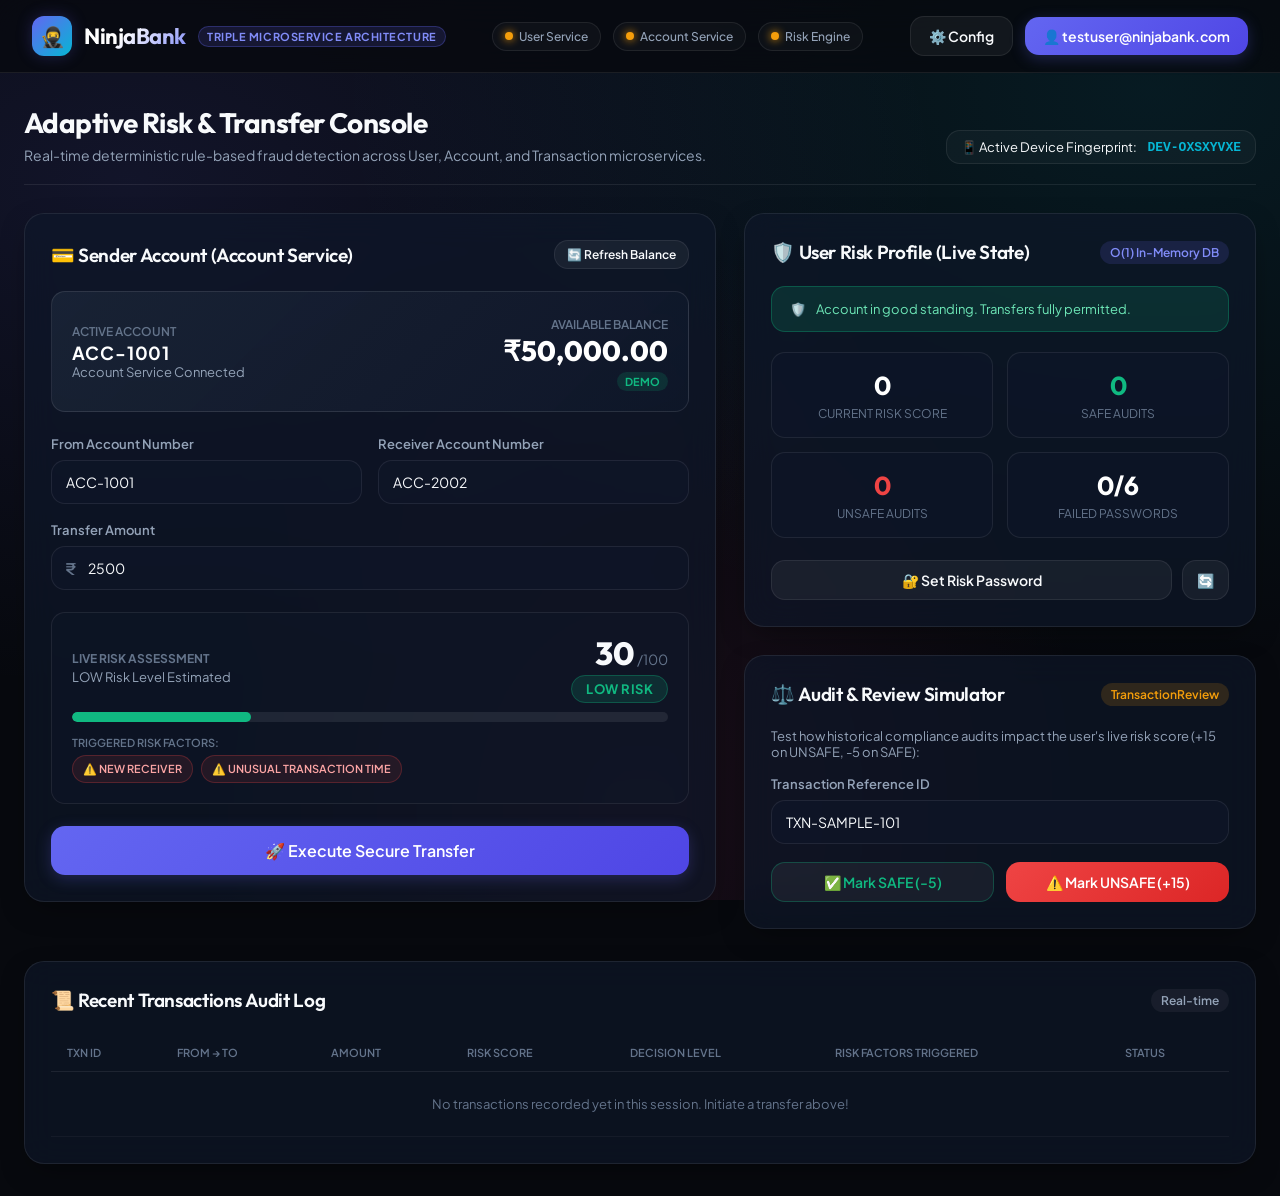
==== src/main/resources/static/index.html @ b306788a "feat: add premium unified microservices frontend dashboard with live risk meter and modal flows" ====
<!DOCTYPE html>
<html lang="en">
<head>
  <meta charset="UTF-8">
  <meta name="viewport" content="width=device-width, initial-scale=1.0">
  <title>NinjaBank - AI Risk & Microservices Dashboard</title>
  <link rel="stylesheet" href="/css/style.css">
  <link rel="icon" href="data:image/svg+xml,<svg xmlns=%22http://www.w3.org/2000/svg%22 viewBox=%220%22><text y=%2226%22 font-size=%2224%22>🥷</text></svg>">
</head>
<body>

  <!-- ================= Navigation Bar ================= -->
  <header class="app-navbar">
    <div class="brand-wrapper">
      <div class="brand-logo-icon">🥷</div>
      <div>
        <div class="brand-title">NinjaBank</div>
      </div>
      <span class="brand-badge">Triple Microservice Architecture</span>
    </div>

    <!-- Live Microservices Health Status Pills -->
    <div class="service-health-grid">
      <div class="service-pill" id="pill-user-service" title="User Service (Auth & Devices)">
        <span class="dot-status" id="dot-user"></span>
        <span>User Service</span>
      </div>
      <div class="service-pill" id="pill-account-service" title="Account Service (Balances & Core)">
        <span class="dot-status" id="dot-account"></span>
        <span>Account Service</span>
      </div>
      <div class="service-pill" id="pill-txn-service" title="Transaction & Risk Engine">
        <span class="dot-status" id="dot-txn"></span>
        <span>Risk Engine</span>
      </div>
    </div>

    <!-- Auth User & Settings Actions -->
    <div class="auth-user-bar">
      <button class="btn-secondary" id="btn-open-config">
        <span>⚙️ Config</span>
      </button>
      <button class="btn-primary" id="btn-open-auth">
        <span id="auth-btn-label">🔑 Set JWT Token</span>
      </button>
    </div>
  </header>

  <!-- ================= Main App Container ================= -->
  <main class="app-container">

    <!-- Hero Title & Device Fingerprint -->
    <section class="dashboard-hero">
      <div class="hero-text">
        <h1>Adaptive Risk & Transfer Console</h1>
        <p>Real-time deterministic rule-based fraud detection across User, Account, and Transaction microservices.</p>
      </div>
      <div class="device-indicator-box">
        <span>📱 Active Device Fingerprint:</span>
        <code id="display-device-id">Detecting...</code>
      </div>
    </section>

    <!-- Main Dashboard Two-Column Grid -->
    <div class="dashboard-grid">

      <!-- ================= Left Column: Core Transfer Flow ================= -->
      <div class="dashboard-left">

        <!-- Live Sender Account Glance Card -->
        <div class="glass-card">
          <div class="card-header-flex">
            <h3>💳 Sender Account (Account Service)</h3>
            <button class="btn-secondary" id="btn-refresh-account" style="padding: 6px 12px; font-size: 12px;">
              🔄 Refresh Balance
            </button>
          </div>

          <div class="account-glance-card">
            <div class="account-meta">
              <span class="acc-label">Active Account</span>
              <span class="acc-num" id="card-acc-num">ACC-1001</span>
              <span class="acc-name" id="card-acc-name">Loading account details...</span>
            </div>
            <div class="account-balance-view">
              <span class="acc-label">Available Balance</span>
              <div class="balance-amount" id="card-acc-balance">₹0.00</div>
              <span class="status-active-pill" id="card-acc-status">CHECKING</span>
            </div>
          </div>

          <!-- Transfer Input Form -->
          <form id="transfer-form">
            <div class="form-row-dual">
              <div class="form-group">
                <label for="input-from-acc">From Account Number</label>
                <input type="text" id="input-from-acc" class="form-control" value="ACC-1001" required>
              </div>
              <div class="form-group">
                <label for="input-to-acc">Receiver Account Number</label>
                <input type="text" id="input-to-acc" class="form-control" placeholder="e.g. ACC-2002" value="ACC-2002" required>
              </div>
            </div>

            <div class="form-group">
              <label for="input-amount">Transfer Amount</label>
              <div class="input-icon-wrapper">
                <span class="input-symbol">₹</span>
                <input type="number" id="input-amount" class="form-control has-symbol" placeholder="Enter amount" min="1" step="any" value="2500" required>
              </div>
            </div>

            <!-- Real-time Live Risk Meter Widget -->
            <div class="risk-meter-container">
              <div class="risk-meter-header">
                <div>
                  <span style="font-size: 12px; color: var(--text-subtle); text-transform: uppercase; font-weight: 700;">Live Risk Assessment</span>
                  <div style="font-size: 13px; color: var(--text-muted); margin-top: 2px;" id="risk-summary-text">
                    Calculating risk factors...
                  </div>
                </div>
                <div style="text-align: right;">
                  <span class="risk-score-display" id="risk-score-value">0</span>
                  <span style="font-size: 14px; color: var(--text-subtle);">/100</span>
                  <div style="margin-top: 4px;">
                    <span class="risk-level-badge low" id="risk-level-badge">LOW RISK</span>
                  </div>
                </div>
              </div>

              <!-- Animated Risk Bar -->
              <div class="risk-progress-track">
                <div class="risk-progress-bar" id="risk-progress-bar" style="width: 0%; background-color: var(--risk-low);"></div>
              </div>

              <!-- Detected Risk Factor Tags -->
              <div>
                <span style="font-size: 11px; color: var(--text-subtle); text-transform: uppercase; font-weight: 600; display: block; margin-bottom: 6px;">Triggered Risk Factors:</span>
                <div class="factors-pill-group" id="risk-factors-container">
                  <span style="font-size: 12px; color: var(--text-subtle);">No critical factors triggered</span>
                </div>
              </div>
            </div>

            <button type="submit" class="btn-primary" id="btn-submit-transfer" style="width: 100%; padding: 14px; font-size: 16px;">
              🚀 Execute Secure Transfer
            </button>
          </form>
        </div>

      </div>

      <!-- ================= Right Column: User Risk Profile & Audit Studio ================= -->
      <div class="dashboard-right">

        <!-- User Risk Profile State Card -->
        <div class="glass-card" style="margin-bottom: 28px;">
          <div class="card-header-flex">
            <h3>🛡️ User Risk Profile (Live State)</h3>
            <span class="badge-tag" style="background: rgba(99, 102, 241, 0.15); color: var(--primary-light);">O(1) In-Memory DB</span>
          </div>

          <div class="security-status-alert safe" id="security-alert-box">
            <span>🛡️</span>
            <span id="security-alert-msg">Account in good standing. Transfers fully permitted.</span>
          </div>

          <div class="profile-stats-grid">
            <div class="stat-metric-box">
              <div class="metric-value" id="profile-risk-score">0</div>
              <div class="metric-label">Current Risk Score</div>
            </div>
            <div class="stat-metric-box">
              <div class="metric-value" id="profile-safe-count" style="color: var(--risk-low);">0</div>
              <div class="metric-label">Safe Audits</div>
            </div>
            <div class="stat-metric-box">
              <div class="metric-value" id="profile-unsafe-count" style="color: var(--risk-high);">0</div>
              <div class="metric-label">Unsafe Audits</div>
            </div>
            <div class="stat-metric-box">
              <div class="metric-value" id="profile-failed-attempts">0/6</div>
              <div class="metric-label">Failed Passwords</div>
            </div>
          </div>

          <div style="display: flex; gap: 10px;">
            <button class="btn-secondary" id="btn-open-risk-pwd" style="flex: 1;">
              🔐 Set Risk Password
            </button>
            <button class="btn-secondary" id="btn-refresh-profile" style="padding: 10px 14px;" title="Refresh Profile">
              🔄
            </button>
          </div>
        </div>

        <!-- Compliance & Audit Review Simulator -->
        <div class="glass-card">
          <div class="card-header-flex">
            <h3>⚖️ Audit & Review Simulator</h3>
            <span class="badge-tag" style="background: rgba(245, 158, 11, 0.15); color: var(--risk-medium);">TransactionReview</span>
          </div>
          <p style="font-size: 13px; color: var(--text-muted); margin-bottom: 16px;">
            Test how historical compliance audits impact the user's live risk score (+15 on UNSAFE, -5 on SAFE):
          </p>

          <div class="form-group">
            <label for="review-txn-id">Transaction Reference ID</label>
            <input type="text" id="review-txn-id" class="form-control" placeholder="TXN-UUID or test ID" value="TXN-SAMPLE-101">
          </div>

          <div style="display: grid; grid-template-columns: 1fr 1fr; gap: 12px;">
            <button class="btn-secondary" id="btn-review-safe" style="border-color: rgba(16, 185, 129, 0.3); color: var(--risk-low);">
              ✅ Mark SAFE (-5)
            </button>
            <button class="btn-danger" id="btn-review-unsafe">
              ⚠️ Mark UNSAFE (+15)
            </button>
          </div>
        </div>

      </div>

    </div>

    <!-- ================= Recent Transactions Table ================= -->
    <div class="glass-card">
      <div class="card-header-flex">
        <h3>📜 Recent Transactions Audit Log</h3>
        <span class="badge-tag" style="background: rgba(255, 255, 255, 0.05); color: var(--text-muted);">Real-time</span>
      </div>

      <div class="table-responsive">
        <table class="transaction-table">
          <thead>
            <tr>
              <th>TXN ID</th>
              <th>From → To</th>
              <th>Amount</th>
              <th>Risk Score</th>
              <th>Decision Level</th>
              <th>Risk Factors Triggered</th>
              <th>Status</th>
            </tr>
          </thead>
          <tbody id="transaction-log-body">
            <tr>
              <td colspan="7" style="text-align: center; color: var(--text-subtle); padding: 24px;">
                No transactions recorded yet in this session. Initiate a transfer above!
              </td>
            </tr>
          </tbody>
        </table>
      </div>
    </div>

  </main>

  <!-- ================= Modal 1: MEDIUM Risk Confirmation Modal ================= -->
  <div class="modal-backdrop" id="modal-medium-confirm">
    <div class="modal-window">
      <div class="modal-icon-badge warning">⚠️</div>
      <h3 class="modal-title">Medium Risk Detected</h3>
      <p class="modal-desc" id="medium-confirm-desc">
        This transaction exhibits elevated risk characteristics (Score: 45). Due to banking security policies, explicit user authorization is required before processing.
      </p>
      <div style="background: rgba(245, 158, 11, 0.1); border: 1px solid rgba(245, 158, 11, 0.25); padding: 12px; border-radius: var(--radius-md); font-size: 13px; color: #fde68a; margin-bottom: 16px;" id="medium-factors-breakdown">
        Factors: LARGE_TRANSACTION, NEW_RECEIVER
      </div>
      <div class="modal-actions">
        <button class="btn-secondary" id="btn-cancel-medium">Cancel Transfer</button>
        <button class="btn-primary" id="btn-confirm-medium">Confirm & Authorize</button>
      </div>
    </div>
  </div>

  <!-- ================= Modal 2: HIGH Risk Password Modal ================= -->
  <div class="modal-backdrop" id="modal-high-password">
    <div class="modal-window">
      <div class="modal-icon-badge danger">🚨</div>
      <h3 class="modal-title">High Risk Verification</h3>
      <p class="modal-desc" id="high-password-desc">
        High risk detected (Score: 85). Immediate transfer has been paused. Please enter your dedicated Risk Password to proceed.
      </p>

      <div class="form-group">
        <label for="input-risk-pwd-prompt">Risk Password</label>
        <input type="password" id="input-risk-pwd-prompt" class="form-control" placeholder="Enter your Risk Password" autocomplete="off">
      </div>

      <div style="font-size: 12px; color: var(--text-subtle); line-height: 1.5; margin-bottom: 16px;">
        ⚠️ <strong>Security Penalties:</strong><br>
        • 1–3 wrong attempts: Allowed retry<br>
        • 4th wrong: Security Warning<br>
        • 5th wrong: 15-Minute Rate Limit<br>
        • 6th wrong: Account Frozen for 24 Hours
      </div>

      <div class="modal-actions">
        <button class="btn-secondary" id="btn-cancel-high">Abort</button>
        <button class="btn-danger" id="btn-submit-risk-pwd">Verify & Transfer</button>
      </div>
    </div>
  </div>

  <!-- ================= Modal 3: Set/Update Risk Password Modal ================= -->
  <div class="modal-backdrop" id="modal-set-password">
    <div class="modal-window">
      <div class="modal-icon-badge" style="background: rgba(99, 102, 241, 0.15); color: var(--primary-light);">🔐</div>
      <h3 class="modal-title">Configure Risk Password</h3>
      <p class="modal-desc">
        Set up a separate Risk Password used only for authorizing HIGH-risk transactions. Stored securely as a BCrypt hash.
      </p>

      <div class="form-group">
        <label for="input-new-risk-pwd">New Risk Password</label>
        <input type="password" id="input-new-risk-pwd" class="form-control" placeholder="Min 4 characters" minlength="4">
      </div>

      <div class="modal-actions">
        <button class="btn-secondary" id="btn-close-set-pwd">Cancel</button>
        <button class="btn-primary" id="btn-save-new-pwd">Save Risk Password</button>
      </div>
    </div>
  </div>

  <!-- ================= Modal 4: JWT & Auth Configuration Modal ================= -->
  <div class="modal-backdrop" id="modal-auth-config">
    <div class="modal-window">
      <div class="modal-icon-badge" style="background: rgba(6, 182, 212, 0.15); color: var(--secondary);">🔑</div>
      <h3 class="modal-title">Authentication & JWT Setup</h3>
      <p class="modal-desc">
        Transactions authenticate using Spring Security Bearer tokens. Enter your JWT token or click below to generate a test token.
      </p>

      <div class="form-group">
        <label for="input-jwt-token">Bearer Token (JWT)</label>
        <textarea id="input-jwt-token" class="form-control" rows="4" style="resize: vertical; font-family: monospace; font-size: 12px;" placeholder="Paste JWT token here..."></textarea>
      </div>

      <div style="display: flex; gap: 10px; margin-bottom: 20px;">
        <button class="btn-secondary" id="btn-gen-test-token" style="flex: 1; font-size: 12px;">
          ⚡ Use Built-in Test Token
        </button>
      </div>

      <div class="modal-actions">
        <button class="btn-secondary" id="btn-close-auth">Close</button>
        <button class="btn-primary" id="btn-save-jwt">Save Token</button>
      </div>
    </div>
  </div>

  <!-- ================= Modal 5: Microservice Endpoints Config ================= -->
  <div class="modal-backdrop" id="modal-services-config">
    <div class="modal-window">
      <div class="modal-icon-badge" style="background: rgba(255, 255, 255, 0.08);">⚙️</div>
      <h3 class="modal-title">Microservice Endpoints</h3>
      <p class="modal-desc">
        Configure host URLs for all three distributed microservices:
      </p>

      <div class="form-group">
        <label for="cfg-txn-url">Transaction Service URL</label>
        <input type="text" id="cfg-txn-url" class="form-control" value="http://localhost:8080">
      </div>

      <div class="form-group">
        <label for="cfg-account-url">Account Service URL</label>
        <input type="text" id="cfg-account-url" class="form-control" value="https://accountservice-bank.onrender.com">
      </div>

      <div class="form-group">
        <label for="cfg-user-url">User Service URL</label>
        <input type="text" id="cfg-user-url" class="form-control" value="https://userservice-bank.onrender.com">
      </div>

      <div class="modal-actions">
        <button class="btn-secondary" id="btn-close-cfg">Cancel</button>
        <button class="btn-primary" id="btn-save-cfg">Apply Configuration</button>
      </div>
    </div>
  </div>

  <!-- Toast Notification System -->
  <div class="toast-container" id="toast-container"></div>

  <!-- App Script -->
  <script src="/js/app.js"></script>
</body>
</html>
---- css/style.css ----
/* ==========================================================================
   NinjaBank Unified Dashboard - Core Design System & Styling
   ========================================================================== */

@import url('https://fonts.googleapis.com/css2?family=Outfit:wght@300;400;500;600;700;800&family=Plus+Jakarta+Sans:wght@400;500;600;700&display=swap');

:root {
  --bg-dark: #07090e;
  --bg-card: rgba(15, 23, 42, 0.65);
  --bg-card-hover: rgba(30, 41, 59, 0.7);
  --border-subtle: rgba(255, 255, 255, 0.08);
  --border-glow: rgba(99, 102, 241, 0.3);
  
  --primary: #6366f1;
  --primary-light: #818cf8;
  --primary-glow: rgba(99, 102, 241, 0.25);
  --secondary: #06b6d4;
  --secondary-glow: rgba(6, 182, 212, 0.25);
  
  --risk-low: #10b981;
  --risk-low-bg: rgba(16, 185, 129, 0.15);
  --risk-medium: #f59e0b;
  --risk-medium-bg: rgba(245, 158, 11, 0.15);
  --risk-high: #ef4444;
  --risk-high-bg: rgba(239, 68, 68, 0.15);

  --text-main: #f8fafc;
  --text-muted: #94a3b8;
  --text-subtle: #64748b;
  
  --radius-sm: 8px;
  --radius-md: 14px;
  --radius-lg: 20px;
  --radius-full: 9999px;
  
  --shadow-card: 0 10px 30px -10px rgba(0, 0, 0, 0.5);
  --shadow-glow: 0 0 25px rgba(99, 102, 241, 0.2);
  --transition-smooth: all 0.25s cubic-bezier(0.16, 1, 0.3, 1);
}

* {
  margin: 0;
  padding: 0;
  box-sizing: border-box;
  font-family: 'Plus Jakarta Sans', sans-serif;
}

body {
  background-color: var(--bg-dark);
  background-image: 
    radial-gradient(at 10% 20%, rgba(99, 102, 241, 0.12) 0px, transparent 50%),
    radial-gradient(at 90% 10%, rgba(6, 182, 212, 0.1) 0px, transparent 50%),
    radial-gradient(at 50% 90%, rgba(236, 72, 153, 0.08) 0px, transparent 50%);
  background-attachment: fixed;
  color: var(--text-main);
  min-height: 100vh;
  display: flex;
  flex-direction: column;
  overflow-x: hidden;
}

h1, h2, h3, h4, .brand-title {
  font-family: 'Outfit', sans-serif;
  letter-spacing: -0.02em;
}

/* ==========================================================================
   Header & Navigation
   ========================================================================== */

.app-navbar {
  position: sticky;
  top: 0;
  z-index: 100;
  backdrop-filter: blur(20px);
  background: rgba(7, 9, 14, 0.75);
  border-bottom: 1px solid var(--border-subtle);
  padding: 16px 32px;
  display: flex;
  justify-content: space-between;
  align-items: center;
}

.brand-wrapper {
  display: flex;
  align-items: center;
  gap: 12px;
}

.brand-logo-icon {
  width: 40px;
  height: 40px;
  background: linear-gradient(135deg, var(--primary), var(--secondary));
  border-radius: 12px;
  display: flex;
  align-items: center;
  justify-content: center;
  box-shadow: 0 0 16px var(--primary-glow);
  font-weight: 800;
  font-size: 20px;
  color: #fff;
}

.brand-title {
  font-size: 22px;
  font-weight: 700;
  background: linear-gradient(135deg, #fff 40%, var(--primary-light));
  -webkit-background-clip: text;
  -webkit-text-fill-color: transparent;
}

.brand-badge {
  font-size: 11px;
  text-transform: uppercase;
  font-weight: 700;
  letter-spacing: 0.05em;
  padding: 3px 8px;
  background: rgba(99, 102, 241, 0.15);
  border: 1px solid rgba(99, 102, 241, 0.3);
  color: var(--primary-light);
  border-radius: var(--radius-full);
}

.service-health-grid {
  display: flex;
  align-items: center;
  gap: 12px;
}

.service-pill {
  display: flex;
  align-items: center;
  gap: 6px;
  font-size: 12px;
  font-weight: 500;
  color: var(--text-muted);
  background: rgba(255, 255, 255, 0.03);
  border: 1px solid var(--border-subtle);
  padding: 6px 12px;
  border-radius: var(--radius-full);
  transition: var(--transition-smooth);
}

.service-pill:hover {
  background: rgba(255, 255, 255, 0.06);
}

.dot-status {
  width: 8px;
  height: 8px;
  border-radius: 50%;
  background: var(--risk-low);
  box-shadow: 0 0 8px var(--risk-low);
}

.dot-status.warning {
  background: var(--risk-medium);
  box-shadow: 0 0 8px var(--risk-medium);
}

.dot-status.offline {
  background: var(--risk-high);
  box-shadow: 0 0 8px var(--risk-high);
}

.auth-user-bar {
  display: flex;
  align-items: center;
  gap: 12px;
}

.btn-secondary, .btn-primary, .btn-danger, .btn-ghost {
  display: inline-flex;
  align-items: center;
  justify-content: center;
  gap: 8px;
  padding: 10px 18px;
  border-radius: var(--radius-md);
  font-size: 14px;
  font-weight: 600;
  cursor: pointer;
  transition: var(--transition-smooth);
  border: none;
}

.btn-primary {
  background: linear-gradient(135deg, var(--primary), #4f46e5);
  color: white;
  box-shadow: 0 4px 15px var(--primary-glow);
}

.btn-primary:hover {
  transform: translateY(-1px);
  box-shadow: 0 6px 20px rgba(99, 102, 241, 0.4);
}

.btn-secondary {
  background: rgba(255, 255, 255, 0.05);
  color: var(--text-main);
  border: 1px solid var(--border-subtle);
}

.btn-secondary:hover {
  background: rgba(255, 255, 255, 0.1);
  border-color: rgba(255, 255, 255, 0.15);
}

.btn-danger {
  background: linear-gradient(135deg, var(--risk-high), #dc2626);
  color: white;
}

.btn-danger:hover {
  box-shadow: 0 4px 15px rgba(239, 68, 68, 0.4);
}

.btn-ghost {
  background: transparent;
  color: var(--text-muted);
}

.btn-ghost:hover {
  color: var(--text-main);
}

/* ==========================================================================
   Main Layout & Grid System
   ========================================================================== */

.app-container {
  max-width: 1380px;
  margin: 0 auto;
  padding: 32px 24px;
  width: 100%;
  flex: 1;
}

.dashboard-hero {
  margin-bottom: 28px;
  display: flex;
  justify-content: space-between;
  align-items: flex-end;
  border-bottom: 1px solid var(--border-subtle);
  padding-bottom: 20px;
}

.hero-text h1 {
  font-size: 28px;
  font-weight: 700;
  margin-bottom: 6px;
}

.hero-text p {
  color: var(--text-muted);
  font-size: 14px;
}

.device-indicator-box {
  display: flex;
  align-items: center;
  gap: 10px;
  background: rgba(255, 255, 255, 0.03);
  border: 1px solid var(--border-subtle);
  padding: 8px 14px;
  border-radius: var(--radius-md);
  font-size: 13px;
}

.device-indicator-box code {
  color: var(--secondary);
  font-family: monospace;
  font-weight: 600;
}

/* Grid Layout */
.dashboard-grid {
  display: grid;
  grid-template-columns: 1.15fr 0.85fr;
  gap: 28px;
  margin-bottom: 32px;
}

@media (max-width: 1024px) {
  .dashboard-grid {
    grid-template-columns: 1fr;
  }
}

/* ==========================================================================
   Card Styling & Glassmorphism
   ========================================================================== */

.glass-card {
  background: var(--bg-card);
  backdrop-filter: blur(16px);
  -webkit-backdrop-filter: blur(16px);
  border: 1px solid var(--border-subtle);
  border-radius: var(--radius-lg);
  padding: 26px;
  box-shadow: var(--shadow-card);
  position: relative;
  overflow: hidden;
  transition: var(--transition-smooth);
}

.glass-card:hover {
  border-color: rgba(255, 255, 255, 0.12);
}

.card-header-flex {
  display: flex;
  justify-content: space-between;
  align-items: center;
  margin-bottom: 22px;
}

.card-header-flex h3 {
  font-size: 19px;
  font-weight: 600;
  display: flex;
  align-items: center;
  gap: 10px;
}

.badge-tag {
  font-size: 12px;
  font-weight: 600;
  padding: 4px 10px;
  border-radius: var(--radius-full);
}

/* ==========================================================================
   Account Live Card
   ========================================================================== */

.account-glance-card {
  background: linear-gradient(135deg, rgba(30, 41, 59, 0.7), rgba(15, 23, 42, 0.8));
  border: 1px solid rgba(255, 255, 255, 0.1);
  border-radius: var(--radius-md);
  padding: 20px;
  margin-bottom: 24px;
  display: flex;
  justify-content: space-between;
  align-items: center;
}

.account-meta span {
  display: block;
}

.acc-label {
  font-size: 12px;
  color: var(--text-subtle);
  text-transform: uppercase;
  font-weight: 600;
}

.acc-num {
  font-size: 18px;
  font-weight: 700;
  color: #fff;
  letter-spacing: 0.05em;
  margin-top: 2px;
}

.acc-name {
  font-size: 13px;
  color: var(--text-muted);
}

.account-balance-view {
  text-align: right;
}

.balance-amount {
  font-size: 28px;
  font-weight: 800;
  color: #fff;
  font-family: 'Outfit', sans-serif;
}

.status-active-pill {
  display: inline-block;
  padding: 3px 8px;
  background: var(--risk-low-bg);
  color: var(--risk-low);
  font-size: 11px;
  font-weight: 700;
  border-radius: var(--radius-full);
  margin-top: 4px;
}

/* ==========================================================================
   Forms & Inputs
   ========================================================================== */

.form-group {
  margin-bottom: 18px;
}

.form-group label {
  display: block;
  font-size: 13px;
  font-weight: 600;
  color: var(--text-muted);
  margin-bottom: 8px;
}

.input-icon-wrapper {
  position: relative;
  display: flex;
  align-items: center;
}

.input-icon-wrapper .input-symbol {
  position: absolute;
  left: 14px;
  color: var(--text-subtle);
  font-weight: 600;
}

.form-control {
  width: 100%;
  background: rgba(15, 23, 42, 0.6);
  border: 1px solid var(--border-subtle);
  color: var(--text-main);
  padding: 12px 14px;
  border-radius: var(--radius-md);
  font-size: 14px;
  transition: var(--transition-smooth);
}

.form-control.has-symbol {
  padding-left: 36px;
}

.form-control:focus {
  outline: none;
  border-color: var(--primary-light);
  box-shadow: 0 0 0 3px rgba(99, 102, 241, 0.2);
  background: rgba(15, 23, 42, 0.9);
}

.form-row-dual {
  display: grid;
  grid-template-columns: 1fr 1fr;
  gap: 16px;
}

/* ==========================================================================
   Live Risk Meter Dashboard Widget
   ========================================================================== */

.risk-meter-container {
  background: rgba(15, 23, 42, 0.4);
  border: 1px solid var(--border-subtle);
  border-radius: var(--radius-md);
  padding: 20px;
  margin: 22px 0;
  display: flex;
  flex-direction: column;
  gap: 14px;
}

.risk-meter-header {
  display: flex;
  justify-content: space-between;
  align-items: center;
}

.risk-level-badge {
  font-size: 13px;
  font-weight: 700;
  padding: 5px 14px;
  border-radius: var(--radius-full);
  letter-spacing: 0.04em;
  text-transform: uppercase;
  transition: var(--transition-smooth);
}

.risk-level-badge.low {
  background: var(--risk-low-bg);
  color: var(--risk-low);
  border: 1px solid rgba(16, 185, 129, 0.3);
}

.risk-level-badge.medium {
  background: var(--risk-medium-bg);
  color: var(--risk-medium);
  border: 1px solid rgba(245, 158, 11, 0.3);
}

.risk-level-badge.high {
  background: var(--risk-high-bg);
  color: var(--risk-high);
  border: 1px solid rgba(239, 68, 68, 0.3);
}

.risk-score-display {
  font-size: 32px;
  font-weight: 800;
  font-family: 'Outfit', sans-serif;
}

.risk-progress-track {
  width: 100%;
  height: 10px;
  background: rgba(255, 255, 255, 0.08);
  border-radius: var(--radius-full);
  overflow: hidden;
  position: relative;
}

.risk-progress-bar {
  height: 100%;
  width: 0%;
  border-radius: var(--radius-full);
  transition: width 0.4s cubic-bezier(0.16, 1, 0.3, 1), background-color 0.4s ease;
}

.factors-pill-group {
  display: flex;
  flex-wrap: wrap;
  gap: 8px;
  min-height: 28px;
}

.factor-chip {
  font-size: 11px;
  font-weight: 600;
  padding: 4px 10px;
  background: rgba(239, 68, 68, 0.1);
  border: 1px solid rgba(239, 68, 68, 0.25);
  color: #fca5a5;
  border-radius: var(--radius-full);
  display: inline-flex;
  align-items: center;
  gap: 4px;
}

/* ==========================================================================
   User Risk Profile Sidebar Card
   ========================================================================== */

.profile-stats-grid {
  display: grid;
  grid-template-columns: 1fr 1fr;
  gap: 14px;
  margin-bottom: 22px;
}

.stat-metric-box {
  background: rgba(15, 23, 42, 0.5);
  border: 1px solid var(--border-subtle);
  border-radius: var(--radius-md);
  padding: 16px;
  text-align: center;
}

.stat-metric-box .metric-value {
  font-size: 26px;
  font-weight: 700;
  font-family: 'Outfit', sans-serif;
  color: #fff;
}

.stat-metric-box .metric-label {
  font-size: 12px;
  color: var(--text-subtle);
  text-transform: uppercase;
  margin-top: 4px;
}

.security-status-alert {
  padding: 14px 18px;
  border-radius: var(--radius-md);
  font-size: 13px;
  display: flex;
  align-items: center;
  gap: 10px;
  margin-bottom: 20px;
}

.security-status-alert.safe {
  background: var(--risk-low-bg);
  border: 1px solid rgba(16, 185, 129, 0.3);
  color: #6ee7b7;
}

.security-status-alert.frozen {
  background: var(--risk-high-bg);
  border: 1px solid rgba(239, 68, 68, 0.4);
  color: #fca5a5;
}

/* ==========================================================================
   Recent Transactions & Audit Review Feed
   ========================================================================== */

.table-responsive {
  width: 100%;
  overflow-x: auto;
}

.transaction-table {
  width: 100%;
  border-collapse: collapse;
  text-align: left;
  font-size: 13px;
}

.transaction-table th {
  padding: 12px 16px;
  color: var(--text-subtle);
  font-weight: 600;
  text-transform: uppercase;
  font-size: 11px;
  border-bottom: 1px solid var(--border-subtle);
}

.transaction-table td {
  padding: 14px 16px;
  border-bottom: 1px solid rgba(255, 255, 255, 0.04);
  color: var(--text-main);
}

.transaction-table tr:hover {
  background: rgba(255, 255, 255, 0.02);
}

.risk-tag-sm {
  font-size: 11px;
  font-weight: 700;
  padding: 3px 8px;
  border-radius: var(--radius-full);
  display: inline-block;
}

.risk-tag-sm.LOW {
  background: var(--risk-low-bg);
  color: var(--risk-low);
}

.risk-tag-sm.MEDIUM {
  background: var(--risk-medium-bg);
  color: var(--risk-medium);
}

.risk-tag-sm.HIGH {
  background: var(--risk-high-bg);
  color: var(--risk-high);
}

/* ==========================================================================
   Modals (Medium Risk Confirmation & High Risk Password)
   ========================================================================== */

.modal-backdrop {
  position: fixed;
  inset: 0;
  background: rgba(0, 0, 0, 0.75);
  backdrop-filter: blur(8px);
  z-index: 999;
  display: none;
  align-items: center;
  justify-content: center;
  padding: 20px;
}

.modal-backdrop.active {
  display: flex;
}

.modal-window {
  background: #0f172a;
  border: 1px solid rgba(255, 255, 255, 0.15);
  border-radius: var(--radius-lg);
  max-width: 480px;
  width: 100%;
  padding: 28px;
  box-shadow: 0 20px 50px rgba(0, 0, 0, 0.8);
  animation: modalSlideUp 0.3s cubic-bezier(0.16, 1, 0.3, 1);
}

@keyframes modalSlideUp {
  from {
    opacity: 0;
    transform: translateY(20px) scale(0.97);
  }
  to {
    opacity: 1;
    transform: translateY(0) scale(1);
  }
}

.modal-icon-badge {
  width: 52px;
  height: 52px;
  border-radius: 16px;
  display: flex;
  align-items: center;
  justify-content: center;
  font-size: 24px;
  margin-bottom: 16px;
}

.modal-icon-badge.warning {
  background: var(--risk-medium-bg);
  color: var(--risk-medium);
  border: 1px solid rgba(245, 158, 11, 0.3);
}

.modal-icon-badge.danger {
  background: var(--risk-high-bg);
  color: var(--risk-high);
  border: 1px solid rgba(239, 68, 68, 0.3);
}

.modal-title {
  font-size: 22px;
  font-weight: 700;
  margin-bottom: 8px;
}

.modal-desc {
  font-size: 14px;
  color: var(--text-muted);
  line-height: 1.5;
  margin-bottom: 20px;
}

.modal-actions {
  display: flex;
  gap: 12px;
  justify-content: flex-end;
  margin-top: 24px;
}

/* Toast Notifications */
.toast-container {
  position: fixed;
  bottom: 24px;
  right: 24px;
  z-index: 9999;
  display: flex;
  flex-direction: column;
  gap: 10px;
}

.toast {
  background: rgba(15, 23, 42, 0.95);
  backdrop-filter: blur(12px);
  border: 1px solid var(--border-subtle);
  padding: 14px 20px;
  border-radius: var(--radius-md);
  font-size: 14px;
  color: #fff;
  display: flex;
  align-items: center;
  gap: 12px;
  box-shadow: 0 10px 25px rgba(0,0,0,0.4);
  animation: toastSlide 0.3s ease;
}

@keyframes toastSlide {
  from { transform: translateX(100%); opacity: 0; }
  to { transform: translateX(0); opacity: 1; }
}

.toast.success { border-left: 4px solid var(--risk-low); }
.toast.error { border-left: 4px solid var(--risk-high); }
.toast.warning { border-left: 4px solid var(--risk-medium); }
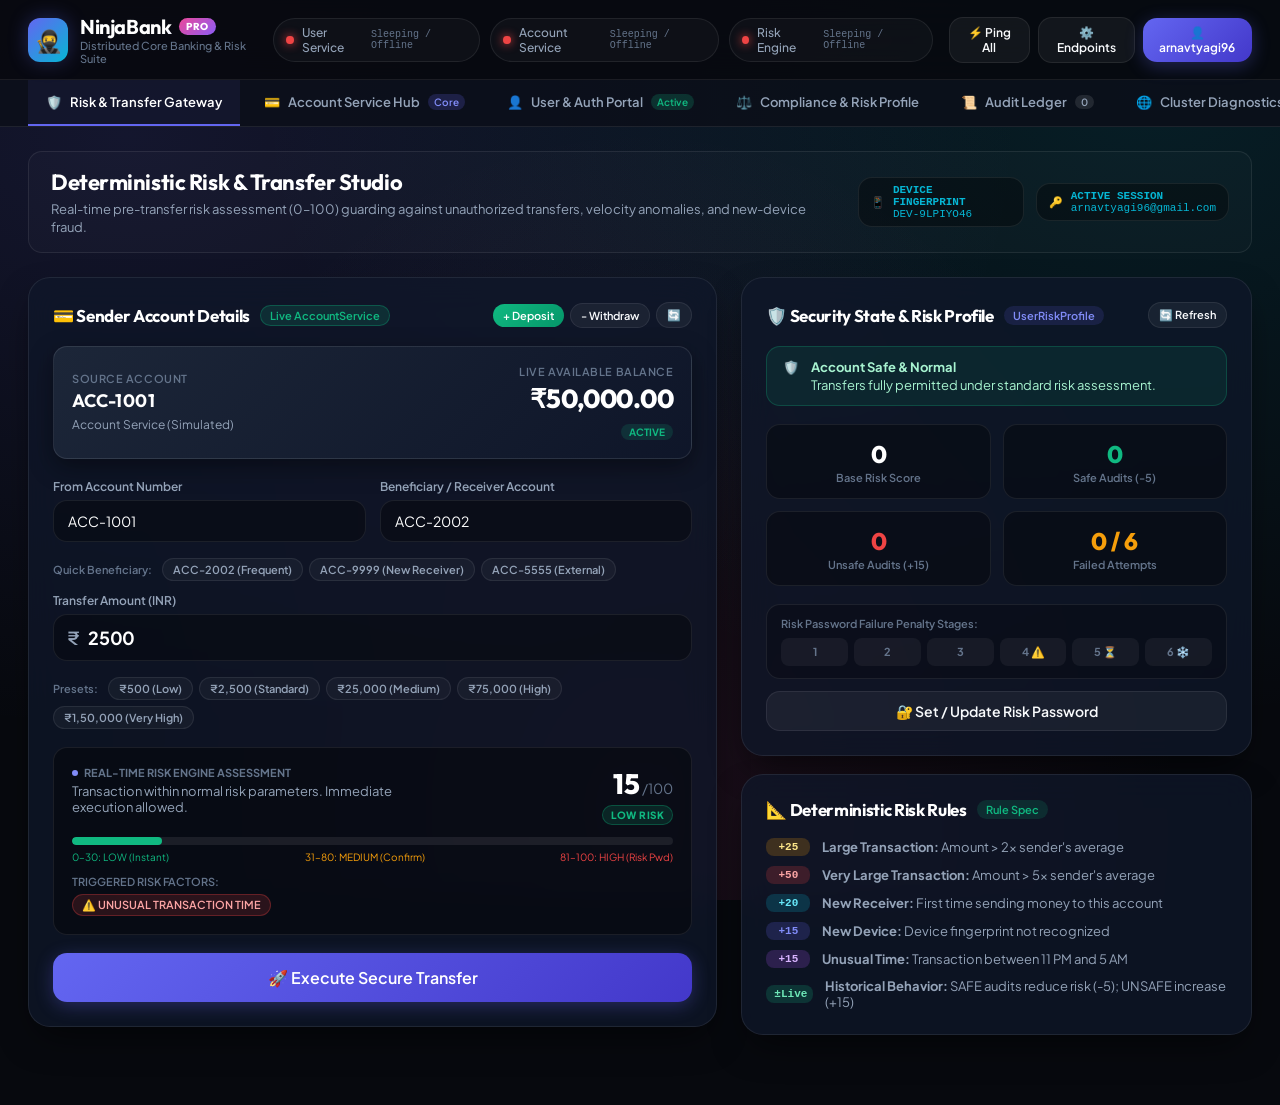
==== commit 25e60ece: "feat: enhance unified multi-microservice frontend with tabs and full service integration" ====
--- a/src/main/resources/static/index.html
+++ b/src/main/resources/static/index.html
@@ -3,9 +3,9 @@
 <head>
   <meta charset="UTF-8">
   <meta name="viewport" content="width=device-width, initial-scale=1.0">
-  <title>NinjaBank - AI Risk & Microservices Dashboard</title>
-  <link rel="stylesheet" href="/css/style.css">
-  <link rel="icon" href="data:image/svg+xml,<svg xmlns=%22http://www.w3.org/2000/svg%22 viewBox=%220%22><text y=%2226%22 font-size=%2224%22>🥷</text></svg>">
+  <title>NinjaBank - Distributed Banking & Risk Intelligence Suite</title>
+  <link rel="stylesheet" href="./css/style.css">
+  <link rel="icon" href="data:image/svg+xml,<svg xmlns=%22http://www.w3.org/2000/svg%22 viewBox=%220 0 100 100%22><text y=%22.9em%22 font-size=%2290%22>🥷</text></svg>">
 </head>
 <body>
 
@@ -14,257 +14,907 @@
     <div class="brand-wrapper">
       <div class="brand-logo-icon">🥷</div>
       <div>
-        <div class="brand-title">NinjaBank</div>
-      </div>
-      <span class="brand-badge">Triple Microservice Architecture</span>
+        <div class="brand-title">NinjaBank <span class="brand-tag">PRO</span></div>
+        <div class="brand-subtitle">Distributed Core Banking & Risk Suite</div>
+      </div>
     </div>
 
-    <!-- Live Microservices Health Status Pills -->
-    <div class="service-health-grid">
-      <div class="service-pill" id="pill-user-service" title="User Service (Auth & Devices)">
-        <span class="dot-status" id="dot-user"></span>
-        <span>User Service</span>
+    <!-- Cluster Health Live Badges -->
+    <div class="service-health-grid" id="service-health-header">
+      <div class="service-pill" id="pill-user-service" title="User Service (Auth & Identity)">
+        <span class="dot-status warning" id="dot-user"></span>
+        <span class="pill-name">User Service</span>
+        <span class="pill-latency" id="latency-user">...</span>
       </div>
       <div class="service-pill" id="pill-account-service" title="Account Service (Balances & Core)">
-        <span class="dot-status" id="dot-account"></span>
-        <span>Account Service</span>
-      </div>
-      <div class="service-pill" id="pill-txn-service" title="Transaction & Risk Engine">
-        <span class="dot-status" id="dot-txn"></span>
-        <span>Risk Engine</span>
+        <span class="dot-status warning" id="dot-account"></span>
+        <span class="pill-name">Account Service</span>
+        <span class="pill-latency" id="latency-account">...</span>
+      </div>
+      <div class="service-pill" id="pill-txn-service" title="Transaction Service (Risk Engine)">
+        <span class="dot-status warning" id="dot-txn"></span>
+        <span class="pill-name">Risk Engine</span>
+        <span class="pill-latency" id="latency-txn">...</span>
       </div>
     </div>
 
-    <!-- Auth User & Settings Actions -->
+    <!-- Top Action Buttons -->
     <div class="auth-user-bar">
-      <button class="btn-secondary" id="btn-open-config">
-        <span>⚙️ Config</span>
+      <button class="btn-secondary btn-sm" id="btn-ping-all" title="Ping all 3 microservices and measure latency">
+        <span>⚡ Ping All</span>
       </button>
-      <button class="btn-primary" id="btn-open-auth">
-        <span id="auth-btn-label">🔑 Set JWT Token</span>
+      <button class="btn-secondary btn-sm" id="btn-open-config" title="Configure endpoints">
+        <span>⚙️ Endpoints</span>
+      </button>
+      <button class="btn-primary btn-sm" id="btn-open-auth">
+        <span id="auth-btn-label">👤 Sign In</span>
       </button>
     </div>
   </header>
 
+  <!-- ================= Navigation Tabs Bar ================= -->
+  <nav class="nav-tabs-wrapper">
+    <div class="nav-tabs-container">
+      <button class="tab-btn active" data-tab="tab-gateway">
+        <span class="tab-icon">🛡️</span>
+        <span class="tab-text">Risk & Transfer Gateway</span>
+      </button>
+      <button class="tab-btn" data-tab="tab-account">
+        <span class="tab-icon">💳</span>
+        <span class="tab-text">Account Service Hub</span>
+        <span class="tab-badge">Core</span>
+      </button>
+      <button class="tab-btn" data-tab="tab-user">
+        <span class="tab-icon">👤</span>
+        <span class="tab-text">User & Auth Portal</span>
+        <span class="tab-badge" id="auth-tab-status">Guest</span>
+      </button>
+      <button class="tab-btn" data-tab="tab-compliance">
+        <span class="tab-icon">⚖️</span>
+        <span class="tab-text">Compliance & Risk Profile</span>
+      </button>
+      <button class="tab-btn" data-tab="tab-ledger">
+        <span class="tab-icon">📜</span>
+        <span class="tab-text">Audit Ledger</span>
+        <span class="tab-counter" id="tab-ledger-count">0</span>
+      </button>
+      <button class="tab-btn" data-tab="tab-cluster">
+        <span class="tab-icon">🌐</span>
+        <span class="tab-text">Cluster Diagnostics</span>
+      </button>
+    </div>
+  </nav>
+
   <!-- ================= Main App Container ================= -->
   <main class="app-container">
 
-    <!-- Hero Title & Device Fingerprint -->
-    <section class="dashboard-hero">
-      <div class="hero-text">
-        <h1>Adaptive Risk & Transfer Console</h1>
-        <p>Real-time deterministic rule-based fraud detection across User, Account, and Transaction microservices.</p>
-      </div>
-      <div class="device-indicator-box">
-        <span>📱 Active Device Fingerprint:</span>
-        <code id="display-device-id">Detecting...</code>
-      </div>
+    <!-- ================= TAB 1: RISK & TRANSFER GATEWAY ================= -->
+    <section class="tab-panel active" id="tab-gateway">
+
+      <!-- Hero Subhead Banner -->
+      <div class="dashboard-hero">
+        <div class="hero-text">
+          <h1>Deterministic Risk & Transfer Studio</h1>
+          <p>Real-time pre-transfer risk assessment (0–100) guarding against unauthorized transfers, velocity anomalies, and new-device fraud.</p>
+        </div>
+        <div class="hero-meta-badges">
+          <div class="device-indicator-box">
+            <span class="meta-icon">📱</span>
+            <div class="meta-content">
+              <span class="meta-label">Device Fingerprint</span>
+              <code id="display-device-id">Detecting...</code>
+            </div>
+          </div>
+          <div class="device-indicator-box">
+            <span class="meta-icon">🔑</span>
+            <div class="meta-content">
+              <span class="meta-label">Active Session</span>
+              <span id="active-session-email">arnavtyagi96@gmail.com</span>
+            </div>
+          </div>
+        </div>
+      </div>
+
+      <!-- Main Dashboard Grid -->
+      <div class="dashboard-grid">
+
+        <!-- Left Column: Core Transfer Execution -->
+        <div class="dashboard-left">
+
+          <!-- Sender Account Glance Card -->
+          <div class="glass-card mb-4">
+            <div class="card-header-flex">
+              <div class="card-title-group">
+                <h3>💳 Sender Account Details</h3>
+                <span class="badge-tag live-badge">Live AccountService</span>
+              </div>
+              <div class="card-actions-group">
+                <button class="btn-success btn-xs" id="btn-quick-deposit">
+                  + Deposit
+                </button>
+                <button class="btn-secondary btn-xs" id="btn-quick-withdraw">
+                  - Withdraw
+                </button>
+                <button class="btn-secondary btn-xs" id="btn-refresh-account" title="Refresh balance">
+                  🔄
+                </button>
+              </div>
+            </div>
+
+            <div class="account-glance-card">
+              <div class="account-meta">
+                <span class="acc-label">Source Account</span>
+                <span class="acc-num" id="card-acc-num">ACC-1001</span>
+                <span class="acc-name" id="card-acc-name">Loading Account Service...</span>
+              </div>
+              <div class="account-balance-view">
+                <span class="acc-label">Live Available Balance</span>
+                <div class="balance-amount" id="card-acc-balance">₹0.00</div>
+                <span class="status-active-pill" id="card-acc-status">CONNECTING</span>
+              </div>
+            </div>
+
+            <!-- Transfer Input Form -->
+            <form id="transfer-form">
+              <div class="form-row-dual">
+                <div class="form-group">
+                  <label for="input-from-acc">From Account Number</label>
+                  <input type="text" id="input-from-acc" class="form-control" value="ACC-1001" required>
+                </div>
+                <div class="form-group">
+                  <label for="input-to-acc">Beneficiary / Receiver Account</label>
+                  <input type="text" id="input-to-acc" class="form-control" placeholder="e.g. ACC-2002" value="ACC-2002" required>
+                </div>
+              </div>
+
+              <!-- Quick Presets for Beneficiaries -->
+              <div class="quick-chips-row mb-3">
+                <span class="quick-chip-label">Quick Beneficiary:</span>
+                <button type="button" class="chip-btn" data-fill-to="ACC-2002">ACC-2002 (Frequent)</button>
+                <button type="button" class="chip-btn" data-fill-to="ACC-9999">ACC-9999 (New Receiver)</button>
+                <button type="button" class="chip-btn" data-fill-to="ACC-5555">ACC-5555 (External)</button>
+              </div>
+
+              <div class="form-group">
+                <label for="input-amount">Transfer Amount (INR)</label>
+                <div class="input-icon-wrapper">
+                  <span class="input-symbol">₹</span>
+                  <input type="number" id="input-amount" class="form-control has-symbol" placeholder="Enter amount" min="1" step="any" value="2500" required>
+                </div>
+              </div>
+
+              <!-- Quick Amount Preset Chips -->
+              <div class="quick-chips-row mb-4">
+                <span class="quick-chip-label">Presets:</span>
+                <button type="button" class="chip-btn" data-amount="500">₹500 (Low)</button>
+                <button type="button" class="chip-btn" data-amount="2500">₹2,500 (Standard)</button>
+                <button type="button" class="chip-btn" data-amount="25000">₹25,000 (Medium)</button>
+                <button type="button" class="chip-btn" data-amount="75000">₹75,000 (High)</button>
+                <button type="button" class="chip-btn" data-amount="150000">₹1,50,000 (Very High)</button>
+              </div>
+
+              <!-- Real-time Live Risk Gauge Widget -->
+              <div class="risk-meter-container mb-4">
+                <div class="risk-meter-header">
+                  <div>
+                    <div class="risk-engine-label">
+                      <span class="pulse-dot"></span>
+                      <span>Real-time Risk Engine Assessment</span>
+                    </div>
+                    <div class="risk-summary-text" id="risk-summary-text">
+                      Analyzing transfer parameters against deterministic rules...
+                    </div>
+                  </div>
+                  <div class="risk-score-badge-wrap">
+                    <div class="risk-score-display-group">
+                      <span class="risk-score-display" id="risk-score-value">0</span>
+                      <span class="risk-score-max">/100</span>
+                    </div>
+                    <div>
+                      <span class="risk-level-badge low" id="risk-level-badge">LOW RISK</span>
+                    </div>
+                  </div>
+                </div>
+
+                <!-- Animated Progress Track -->
+                <div class="risk-progress-track">
+                  <div class="risk-progress-bar" id="risk-progress-bar" style="width: 0%; background-color: var(--risk-low);"></div>
+                </div>
+
+                <!-- Three Threshold Markers -->
+                <div class="risk-threshold-markers">
+                  <span class="marker low">0–30: LOW (Instant)</span>
+                  <span class="marker med">31–80: MEDIUM (Confirm)</span>
+                  <span class="marker high">81–100: HIGH (Risk Pwd)</span>
+                </div>
+
+                <!-- Triggered Factors Pills -->
+                <div class="factors-section mt-3">
+                  <span class="factors-label">Triggered Risk Factors:</span>
+                  <div class="factors-pill-group" id="risk-factors-container">
+                    <span class="factor-none">No risk factors triggered</span>
+                  </div>
+                </div>
+              </div>
+
+              <!-- Submit Transfer Button -->
+              <button type="submit" class="btn-primary btn-lg w-100" id="btn-submit-transfer">
+                🚀 Execute Secure Transfer
+              </button>
+            </form>
+          </div>
+
+        </div>
+
+        <!-- Right Column: Live Risk Profile & Security Shield -->
+        <div class="dashboard-right">
+
+          <!-- User Risk Profile State Card -->
+          <div class="glass-card mb-4">
+            <div class="card-header-flex">
+              <div class="card-title-group">
+                <h3>🛡️ Security State & Risk Profile</h3>
+                <span class="badge-tag" style="background: rgba(99, 102, 241, 0.15); color: var(--primary-light);">UserRiskProfile</span>
+              </div>
+              <button class="btn-secondary btn-xs" id="btn-refresh-profile" title="Refresh Profile">
+                🔄 Refresh
+              </button>
+            </div>
+
+            <!-- Security Alert Banner -->
+            <div class="security-status-alert safe" id="security-alert-box">
+              <span class="alert-icon">🛡️</span>
+              <div class="alert-content">
+                <strong id="security-alert-status">Account Safe & Normal</strong>
+                <span id="security-alert-msg">Transfers fully permitted under standard risk assessment.</span>
+              </div>
+            </div>
+
+            <!-- Stats Metric Cards Grid -->
+            <div class="profile-stats-grid">
+              <div class="stat-metric-box">
+                <div class="metric-value" id="profile-risk-score">0</div>
+                <div class="metric-label">Base Risk Score</div>
+              </div>
+              <div class="stat-metric-box">
+                <div class="metric-value text-success" id="profile-safe-count">0</div>
+                <div class="metric-label">Safe Audits (-5)</div>
+              </div>
+              <div class="stat-metric-box">
+                <div class="metric-value text-danger" id="profile-unsafe-count">0</div>
+                <div class="metric-label">Unsafe Audits (+15)</div>
+              </div>
+              <div class="stat-metric-box">
+                <div class="metric-value text-warning" id="profile-failed-attempts">0 / 6</div>
+                <div class="metric-label">Failed Attempts</div>
+              </div>
+            </div>
+
+            <!-- Failed Attempts 6-Stage Progress Indicator -->
+            <div class="failed-attempts-stepper mb-3">
+              <div class="stepper-label">Risk Password Failure Penalty Stages:</div>
+              <div class="stepper-track">
+                <div class="step-pill" id="step-1" title="Attempt 1: Retry permitted">1</div>
+                <div class="step-pill" id="step-2" title="Attempt 2: Retry permitted">2</div>
+                <div class="step-pill" id="step-3" title="Attempt 3: Retry permitted">3</div>
+                <div class="step-pill warn" id="step-4" title="Attempt 4: Security Warning">4 ⚠️</div>
+                <div class="step-pill danger" id="step-5" title="Attempt 5: 15-Minute Rate Limit">5 ⏳</div>
+                <div class="step-pill frozen" id="step-6" title="Attempt 6: Account Frozen 24 Hours">6 ❄️</div>
+              </div>
+            </div>
+
+            <div class="card-btn-footer">
+              <button class="btn-secondary w-100" id="btn-open-risk-pwd">
+                🔐 Set / Update Risk Password
+              </button>
+            </div>
+          </div>
+
+          <!-- Deterministic Rule Engine Reference Guide -->
+          <div class="glass-card">
+            <div class="card-header-flex">
+              <div class="card-title-group">
+                <h3>📐 Deterministic Risk Rules</h3>
+                <span class="badge-tag" style="background: rgba(16, 185, 129, 0.15); color: var(--risk-low);">Rule Spec</span>
+              </div>
+            </div>
+            <ul class="rules-spec-list">
+              <li>
+                <span class="rule-chip chip-amber">+25</span>
+                <div>
+                  <strong>Large Transaction:</strong> Amount &gt; 2x sender's average
+                </div>
+              </li>
+              <li>
+                <span class="rule-chip chip-rose">+50</span>
+                <div>
+                  <strong>Very Large Transaction:</strong> Amount &gt; 5x sender's average
+                </div>
+              </li>
+              <li>
+                <span class="rule-chip chip-cyan">+20</span>
+                <div>
+                  <strong>New Receiver:</strong> First time sending money to this account
+                </div>
+              </li>
+              <li>
+                <span class="rule-chip chip-indigo">+15</span>
+                <div>
+                  <strong>New Device:</strong> Device fingerprint not recognized
+                </div>
+              </li>
+              <li>
+                <span class="rule-chip chip-purple">+15</span>
+                <div>
+                  <strong>Unusual Time:</strong> Transaction between 11 PM and 5 AM
+                </div>
+              </li>
+              <li>
+                <span class="rule-chip chip-emerald">±Live</span>
+                <div>
+                  <strong>Historical Behavior:</strong> SAFE audits reduce risk (-5); UNSAFE increase (+15)
+                </div>
+              </li>
+            </ul>
+          </div>
+
+        </div>
+
+      </div>
+
     </section>
 
-    <!-- Main Dashboard Two-Column Grid -->
-    <div class="dashboard-grid">
-
-      <!-- ================= Left Column: Core Transfer Flow ================= -->
-      <div class="dashboard-left">
-
-        <!-- Live Sender Account Glance Card -->
-        <div class="glass-card">
-          <div class="card-header-flex">
-            <h3>💳 Sender Account (Account Service)</h3>
-            <button class="btn-secondary" id="btn-refresh-account" style="padding: 6px 12px; font-size: 12px;">
-              🔄 Refresh Balance
-            </button>
-          </div>
-
-          <div class="account-glance-card">
-            <div class="account-meta">
-              <span class="acc-label">Active Account</span>
-              <span class="acc-num" id="card-acc-num">ACC-1001</span>
-              <span class="acc-name" id="card-acc-name">Loading account details...</span>
-            </div>
-            <div class="account-balance-view">
-              <span class="acc-label">Available Balance</span>
-              <div class="balance-amount" id="card-acc-balance">₹0.00</div>
-              <span class="status-active-pill" id="card-acc-status">CHECKING</span>
-            </div>
-          </div>
-
-          <!-- Transfer Input Form -->
-          <form id="transfer-form">
+    <!-- ================= TAB 2: ACCOUNT SERVICE HUB ================= -->
+    <section class="tab-panel" id="tab-account">
+      <div class="dashboard-hero">
+        <div class="hero-text">
+          <h1>Account Service - Core Banking Hub</h1>
+          <p>Direct communication with Account Service at <code>https://accountservice-bank.onrender.com</code>.</p>
+        </div>
+      </div>
+
+      <div class="dashboard-grid">
+        <!-- Account Lookup & Details Card -->
+        <div class="dashboard-left">
+          <div class="glass-card mb-4">
+            <div class="card-header-flex">
+              <h3>🔍 Real-Time Account Inspector</h3>
+              <span class="badge-tag">GET /accounts/{accountNumber}</span>
+            </div>
+            <div class="form-row-dual">
+              <div class="form-group flex-1">
+                <label for="acc-search-input">Account Number</label>
+                <input type="text" id="acc-search-input" class="form-control" value="ACC-1001" placeholder="e.g. ACC-1001">
+              </div>
+              <div class="form-group" style="align-self: flex-end;">
+                <button class="btn-primary" id="btn-fetch-account-details">Query Account</button>
+              </div>
+            </div>
+
+            <!-- Result Display Card -->
+            <div class="account-details-card mt-3" id="account-details-view">
+              <div class="detail-row">
+                <span class="detail-key">Account Number</span>
+                <span class="detail-val font-mono" id="dtl-acc-num">ACC-1001</span>
+              </div>
+              <div class="detail-row">
+                <span class="detail-key">Account Holder</span>
+                <span class="detail-val" id="dtl-acc-name">Loading...</span>
+              </div>
+              <div class="detail-row">
+                <span class="detail-key">Balance</span>
+                <span class="detail-val text-success font-bold text-lg" id="dtl-acc-balance">₹0.00</span>
+              </div>
+              <div class="detail-row">
+                <span class="detail-key">Account Type</span>
+                <span class="detail-val" id="dtl-acc-type">SAVINGS</span>
+              </div>
+              <div class="detail-row">
+                <span class="detail-key">Status</span>
+                <span class="detail-val status-pill-active" id="dtl-acc-status">ACTIVE</span>
+              </div>
+              <div class="detail-row">
+                <span class="detail-key">Created At</span>
+                <span class="detail-val font-mono text-xs" id="dtl-acc-created">-</span>
+              </div>
+            </div>
+          </div>
+
+          <!-- Account Transfer Directly via Account Service -->
+          <div class="glass-card">
+            <div class="card-header-flex">
+              <h3>🔄 Direct Ledger Transfer (Account Service)</h3>
+              <span class="badge-tag">POST /accounts/transfer</span>
+            </div>
+            <p class="text-sm text-muted mb-3">Direct core balance transfer bypasses Transaction Service risk engine.</p>
             <div class="form-row-dual">
               <div class="form-group">
-                <label for="input-from-acc">From Account Number</label>
-                <input type="text" id="input-from-acc" class="form-control" value="ACC-1001" required>
+                <label for="direct-from-acc">From Account</label>
+                <input type="text" id="direct-from-acc" class="form-control" value="ACC-1001">
               </div>
               <div class="form-group">
-                <label for="input-to-acc">Receiver Account Number</label>
-                <input type="text" id="input-to-acc" class="form-control" placeholder="e.g. ACC-2002" value="ACC-2002" required>
-              </div>
-            </div>
-
+                <label for="direct-to-acc">To Account</label>
+                <input type="text" id="direct-to-acc" class="form-control" value="ACC-2002">
+              </div>
+            </div>
             <div class="form-group">
-              <label for="input-amount">Transfer Amount</label>
-              <div class="input-icon-wrapper">
-                <span class="input-symbol">₹</span>
-                <input type="number" id="input-amount" class="form-control has-symbol" placeholder="Enter amount" min="1" step="any" value="2500" required>
-              </div>
-            </div>
-
-            <!-- Real-time Live Risk Meter Widget -->
-            <div class="risk-meter-container">
-              <div class="risk-meter-header">
-                <div>
-                  <span style="font-size: 12px; color: var(--text-subtle); text-transform: uppercase; font-weight: 700;">Live Risk Assessment</span>
-                  <div style="font-size: 13px; color: var(--text-muted); margin-top: 2px;" id="risk-summary-text">
-                    Calculating risk factors...
-                  </div>
-                </div>
-                <div style="text-align: right;">
-                  <span class="risk-score-display" id="risk-score-value">0</span>
-                  <span style="font-size: 14px; color: var(--text-subtle);">/100</span>
-                  <div style="margin-top: 4px;">
-                    <span class="risk-level-badge low" id="risk-level-badge">LOW RISK</span>
-                  </div>
-                </div>
-              </div>
-
-              <!-- Animated Risk Bar -->
-              <div class="risk-progress-track">
-                <div class="risk-progress-bar" id="risk-progress-bar" style="width: 0%; background-color: var(--risk-low);"></div>
-              </div>
-
-              <!-- Detected Risk Factor Tags -->
-              <div>
-                <span style="font-size: 11px; color: var(--text-subtle); text-transform: uppercase; font-weight: 600; display: block; margin-bottom: 6px;">Triggered Risk Factors:</span>
-                <div class="factors-pill-group" id="risk-factors-container">
-                  <span style="font-size: 12px; color: var(--text-subtle);">No critical factors triggered</span>
-                </div>
-              </div>
-            </div>
-
-            <button type="submit" class="btn-primary" id="btn-submit-transfer" style="width: 100%; padding: 14px; font-size: 16px;">
-              🚀 Execute Secure Transfer
-            </button>
-          </form>
-        </div>
-
-      </div>
-
-      <!-- ================= Right Column: User Risk Profile & Audit Studio ================= -->
-      <div class="dashboard-right">
-
-        <!-- User Risk Profile State Card -->
-        <div class="glass-card" style="margin-bottom: 28px;">
-          <div class="card-header-flex">
-            <h3>🛡️ User Risk Profile (Live State)</h3>
-            <span class="badge-tag" style="background: rgba(99, 102, 241, 0.15); color: var(--primary-light);">O(1) In-Memory DB</span>
-          </div>
-
-          <div class="security-status-alert safe" id="security-alert-box">
-            <span>🛡️</span>
-            <span id="security-alert-msg">Account in good standing. Transfers fully permitted.</span>
-          </div>
-
-          <div class="profile-stats-grid">
-            <div class="stat-metric-box">
-              <div class="metric-value" id="profile-risk-score">0</div>
-              <div class="metric-label">Current Risk Score</div>
-            </div>
-            <div class="stat-metric-box">
-              <div class="metric-value" id="profile-safe-count" style="color: var(--risk-low);">0</div>
-              <div class="metric-label">Safe Audits</div>
-            </div>
-            <div class="stat-metric-box">
-              <div class="metric-value" id="profile-unsafe-count" style="color: var(--risk-high);">0</div>
-              <div class="metric-label">Unsafe Audits</div>
-            </div>
-            <div class="stat-metric-box">
-              <div class="metric-value" id="profile-failed-attempts">0/6</div>
-              <div class="metric-label">Failed Passwords</div>
-            </div>
-          </div>
-
-          <div style="display: flex; gap: 10px;">
-            <button class="btn-secondary" id="btn-open-risk-pwd" style="flex: 1;">
-              🔐 Set Risk Password
-            </button>
-            <button class="btn-secondary" id="btn-refresh-profile" style="padding: 10px 14px;" title="Refresh Profile">
-              🔄
-            </button>
-          </div>
-        </div>
-
-        <!-- Compliance & Audit Review Simulator -->
-        <div class="glass-card">
-          <div class="card-header-flex">
-            <h3>⚖️ Audit & Review Simulator</h3>
-            <span class="badge-tag" style="background: rgba(245, 158, 11, 0.15); color: var(--risk-medium);">TransactionReview</span>
-          </div>
-          <p style="font-size: 13px; color: var(--text-muted); margin-bottom: 16px;">
-            Test how historical compliance audits impact the user's live risk score (+15 on UNSAFE, -5 on SAFE):
-          </p>
-
-          <div class="form-group">
-            <label for="review-txn-id">Transaction Reference ID</label>
-            <input type="text" id="review-txn-id" class="form-control" placeholder="TXN-UUID or test ID" value="TXN-SAMPLE-101">
-          </div>
-
-          <div style="display: grid; grid-template-columns: 1fr 1fr; gap: 12px;">
-            <button class="btn-secondary" id="btn-review-safe" style="border-color: rgba(16, 185, 129, 0.3); color: var(--risk-low);">
-              ✅ Mark SAFE (-5)
-            </button>
-            <button class="btn-danger" id="btn-review-unsafe">
-              ⚠️ Mark UNSAFE (+15)
-            </button>
-          </div>
-        </div>
-
-      </div>
-
-    </div>
-
-    <!-- ================= Recent Transactions Table ================= -->
-    <div class="glass-card">
-      <div class="card-header-flex">
-        <h3>📜 Recent Transactions Audit Log</h3>
-        <span class="badge-tag" style="background: rgba(255, 255, 255, 0.05); color: var(--text-muted);">Real-time</span>
-      </div>
-
-      <div class="table-responsive">
-        <table class="transaction-table">
-          <thead>
-            <tr>
-              <th>TXN ID</th>
-              <th>From → To</th>
-              <th>Amount</th>
-              <th>Risk Score</th>
-              <th>Decision Level</th>
-              <th>Risk Factors Triggered</th>
-              <th>Status</th>
-            </tr>
-          </thead>
-          <tbody id="transaction-log-body">
-            <tr>
-              <td colspan="7" style="text-align: center; color: var(--text-subtle); padding: 24px;">
-                No transactions recorded yet in this session. Initiate a transfer above!
-              </td>
-            </tr>
-          </tbody>
-        </table>
-      </div>
-    </div>
+              <label for="direct-amount">Amount (₹)</label>
+              <input type="number" id="direct-amount" class="form-control" value="500" min="1">
+            </div>
+            <button class="btn-primary w-100" id="btn-submit-direct-transfer">Direct Core Transfer</button>
+          </div>
+        </div>
+
+        <!-- Account Operations (Deposit & Withdraw) -->
+        <div class="dashboard-right">
+          <!-- Direct Deposit Card -->
+          <div class="glass-card mb-4">
+            <div class="card-header-flex">
+              <h3>💵 Deposit Funds</h3>
+              <span class="badge-tag">POST /accounts/{acc}/deposit</span>
+            </div>
+            <div class="form-group">
+              <label for="deposit-acc-target">Target Account</label>
+              <input type="text" id="deposit-acc-target" class="form-control" value="ACC-1001">
+            </div>
+            <div class="form-group">
+              <label for="deposit-amount-input">Deposit Amount (₹)</label>
+              <input type="number" id="deposit-amount-input" class="form-control" value="10000" min="10">
+            </div>
+            <!-- Quick Chips -->
+            <div class="quick-chips-row mb-3">
+              <button type="button" class="chip-btn" data-dep-amount="1000">+ ₹1,000</button>
+              <button type="button" class="chip-btn" data-dep-amount="5000">+ ₹5,000</button>
+              <button type="button" class="chip-btn" data-dep-amount="10000">+ ₹10,000</button>
+              <button type="button" class="chip-btn" data-dep-amount="50000">+ ₹50,000</button>
+            </div>
+            <button class="btn-success w-100" id="btn-execute-deposit">Execute Deposit</button>
+          </div>
+
+          <!-- Direct Withdraw Card -->
+          <div class="glass-card">
+            <div class="card-header-flex">
+              <h3>🏧 Withdraw Funds</h3>
+              <span class="badge-tag">POST /accounts/{acc}/withdraw</span>
+            </div>
+            <div class="form-group">
+              <label for="withdraw-acc-target">Source Account</label>
+              <input type="text" id="withdraw-acc-target" class="form-control" value="ACC-1001">
+            </div>
+            <div class="form-group">
+              <label for="withdraw-amount-input">Withdraw Amount (₹)</label>
+              <input type="number" id="withdraw-amount-input" class="form-control" value="1000" min="10">
+            </div>
+            <button class="btn-danger w-100" id="btn-execute-withdraw">Execute Withdrawal</button>
+          </div>
+        </div>
+      </div>
+    </section>
+
+    <!-- ================= TAB 3: USER & AUTH PORTAL ================= -->
+    <section class="tab-panel" id="tab-user">
+      <div class="dashboard-hero">
+        <div class="hero-text">
+          <h1>User Service & Identity Portal</h1>
+          <p>Authentication, OTP Verification, and JWT Security via <code>https://userservice-bank.onrender.com</code>.</p>
+        </div>
+      </div>
+
+      <div class="dashboard-grid">
+        <!-- Auth Actions Forms -->
+        <div class="dashboard-left">
+          <!-- Sub Navigation for Auth Tabs -->
+          <div class="subtabs-bar mb-3">
+            <button class="subtab-btn active" data-subtab="subtab-login">Sign In</button>
+            <button class="subtab-btn" data-subtab="subtab-signup">Register / Sign Up</button>
+            <button class="subtab-btn" data-subtab="subtab-otp">Verify OTP</button>
+            <button class="subtab-btn" data-subtab="subtab-forgot">Forgot Password</button>
+          </div>
+
+          <!-- Form 1: Sign In -->
+          <div class="glass-card subtab-content active" id="subtab-login">
+            <div class="card-header-flex">
+              <h3>🔐 Sign In (User Service)</h3>
+              <span class="badge-tag">POST /auth/login</span>
+            </div>
+            <form id="portal-login-form">
+              <div class="form-group">
+                <label for="portal-login-email">Email Address</label>
+                <input type="email" id="portal-login-email" class="form-control" value="arnavtyagi96@gmail.com" required>
+              </div>
+              <div class="form-group">
+                <label for="portal-login-password">Password</label>
+                <input type="password" id="portal-login-password" class="form-control" value="Banking@1234" required>
+              </div>
+              <button type="submit" class="btn-primary w-100" id="btn-portal-login">Authenticate & Fetch JWT</button>
+            </form>
+          </div>
+
+          <!-- Form 2: Sign Up -->
+          <div class="glass-card subtab-content" id="subtab-signup">
+            <div class="card-header-flex">
+              <h3>📝 Create New User Account</h3>
+              <span class="badge-tag">POST /auth/signup</span>
+            </div>
+            <form id="portal-signup-form">
+              <div class="form-row-dual">
+                <div class="form-group">
+                  <label for="signup-first-name">First Name</label>
+                  <input type="text" id="signup-first-name" class="form-control" placeholder="Arnav" required>
+                </div>
+                <div class="form-group">
+                  <label for="signup-last-name">Last Name</label>
+                  <input type="text" id="signup-last-name" class="form-control" placeholder="Tyagi" required>
+                </div>
+              </div>
+              <div class="form-group">
+                <label for="signup-email">Email Address</label>
+                <input type="email" id="signup-email" class="form-control" placeholder="user@example.com" required>
+              </div>
+              <div class="form-group">
+                <label for="signup-password">Password</label>
+                <input type="password" id="signup-password" class="form-control" placeholder="Strong password (min 6 chars)" required>
+              </div>
+              <div class="form-row-dual">
+                <div class="form-group">
+                  <label for="signup-phone">Phone Number</label>
+                  <input type="tel" id="signup-phone" class="form-control" placeholder="9876543210" required>
+                </div>
+                <div class="form-group">
+                  <label for="signup-dob">Date of Birth</label>
+                  <input type="date" id="signup-dob" class="form-control" value="2000-01-15" required>
+                </div>
+              </div>
+              <button type="submit" class="btn-primary w-100" id="btn-portal-signup">Register User</button>
+            </form>
+          </div>
+
+          <!-- Form 3: Verify OTP -->
+          <div class="glass-card subtab-content" id="subtab-otp">
+            <div class="card-header-flex">
+              <h3>📬 Verify Email OTP</h3>
+              <span class="badge-tag">POST /auth/verify-otp</span>
+            </div>
+            <form id="portal-otp-form">
+              <div class="form-group">
+                <label for="otp-email">Email Address</label>
+                <input type="email" id="otp-email" class="form-control" value="arnavtyagi96@gmail.com" required>
+              </div>
+              <div class="form-group">
+                <label for="otp-code">6-Digit OTP Code</label>
+                <input type="text" id="otp-code" class="form-control" placeholder="123456" maxlength="6" required>
+              </div>
+              <button type="submit" class="btn-primary w-100" id="btn-portal-otp">Verify Account</button>
+            </form>
+          </div>
+
+          <!-- Form 4: Forgot Password -->
+          <div class="glass-card subtab-content" id="subtab-forgot">
+            <div class="card-header-flex">
+              <h3>🔑 Reset User Password</h3>
+              <span class="badge-tag">POST /auth/forgot-password</span>
+            </div>
+            <form id="portal-forgot-form">
+              <div class="form-group">
+                <label for="forgot-email">Account Email</label>
+                <input type="email" id="forgot-email" class="form-control" placeholder="user@example.com" required>
+              </div>
+              <button type="submit" class="btn-secondary w-100 mb-3" id="btn-request-reset-otp">Request Reset OTP</button>
+            </form>
+
+            <form id="portal-reset-form" class="mt-3">
+              <div class="form-group">
+                <label for="reset-new-password">New Password</label>
+                <input type="password" id="reset-new-password" class="form-control" placeholder="New strong password" required>
+              </div>
+              <button type="submit" class="btn-primary w-100" id="btn-execute-reset-pwd">Update Password</button>
+            </form>
+          </div>
+
+        </div>
+
+        <!-- Right Column: JWT Token Inspector & Live Claims -->
+        <div class="dashboard-right">
+          <div class="glass-card mb-4">
+            <div class="card-header-flex">
+              <h3>🔍 Active JWT Bearer Inspector</h3>
+              <span class="badge-tag" id="token-status-badge">ACTIVE</span>
+            </div>
+
+            <div class="token-claims-table mb-3" id="token-claims-view">
+              <div class="detail-row">
+                <span class="detail-key">Subject (Email)</span>
+                <span class="detail-val font-mono" id="claim-sub">arnavtyagi96@gmail.com</span>
+              </div>
+              <div class="detail-row">
+                <span class="detail-key">Assigned Role</span>
+                <span class="detail-val" id="claim-role">ROLE_USER</span>
+              </div>
+              <div class="detail-row">
+                <span class="detail-key">Issued At</span>
+                <span class="detail-val font-mono text-xs" id="claim-iat">-</span>
+              </div>
+              <div class="detail-row">
+                <span class="detail-key">Expires At</span>
+                <span class="detail-val font-mono text-xs" id="claim-exp">-</span>
+              </div>
+            </div>
+
+            <div class="form-group">
+              <label for="token-raw-display">Raw Bearer Token</label>
+              <textarea id="token-raw-display" class="form-control font-mono text-xs" rows="3" readonly></textarea>
+            </div>
+
+            <div class="flex-gap-2">
+              <button class="btn-secondary btn-sm flex-1" id="btn-copy-token">📋 Copy Token</button>
+              <button class="btn-secondary btn-sm flex-1" id="btn-clear-session">🚪 Clear Session</button>
+            </div>
+          </div>
+
+          <!-- Quick Test Token Card -->
+          <div class="glass-card">
+            <h4>⚡ Pre-Signed Test Token Generator</h4>
+            <p class="text-sm text-muted mb-3">If the User Service on Render is asleep or cold-starting, use a pre-signed test token to test the Risk Engine immediately:</p>
+            <button class="btn-primary w-100" id="btn-apply-test-token-direct">Use Instant Pre-Signed JWT</button>
+          </div>
+        </div>
+      </div>
+    </section>
+
+    <!-- ================= TAB 4: COMPLIANCE & RISK AUDIT STUDIO ================= -->
+    <section class="tab-panel" id="tab-compliance">
+      <div class="dashboard-hero">
+        <div class="hero-text">
+          <h1>Compliance & Risk Audit Studio</h1>
+          <p>Observe how post-transaction administrative audits dynamically increase or decrease a user's base risk score.</p>
+        </div>
+      </div>
+
+      <div class="dashboard-grid">
+        <div class="dashboard-left">
+          <div class="glass-card mb-4">
+            <div class="card-header-flex">
+              <h3>⚖️ Transaction Audit Review Simulator</h3>
+              <span class="badge-tag">TransactionReviewService</span>
+            </div>
+            <p class="text-sm text-muted mb-3">
+              According to the deterministic specification:
+              <br>• Marking a transaction <strong>SAFE</strong> decreases the user's base risk score by <strong>5 points</strong>.
+              <br>• Marking a transaction <strong>UNSAFE</strong> increases the user's base risk score by <strong>15 points</strong>.
+            </p>
+
+            <div class="form-group">
+              <label for="review-target-txn-id">Transaction Reference ID</label>
+              <input type="text" id="review-target-txn-id" class="form-control" value="TXN-DEMO-9001">
+            </div>
+
+            <div class="form-row-dual mt-3">
+              <button class="btn-success" id="btn-studio-mark-safe" style="padding: 14px;">
+                ✅ Mark Audit SAFE (-5 Risk)
+              </button>
+              <button class="btn-danger" id="btn-studio-mark-unsafe" style="padding: 14px;">
+                ⚠️ Mark Audit UNSAFE (+15 Risk)
+              </button>
+            </div>
+          </div>
+
+          <!-- Risk Password Security Configuration -->
+          <div class="glass-card">
+            <div class="card-header-flex">
+              <h3>🔐 Set / Reset Risk Password</h3>
+              <span class="badge-tag">POST /transactions/risk-password</span>
+            </div>
+            <p class="text-sm text-muted mb-3">
+              Set a dedicated BCrypt-hashed password required whenever a transfer scores &gt; 80 (HIGH Risk).
+            </p>
+            <div class="form-group">
+              <label for="risk-pwd-setup-input">New Risk Password</label>
+              <input type="password" id="risk-pwd-setup-input" class="form-control" placeholder="Enter new secret password (e.g. Risk@1234)">
+            </div>
+            <button class="btn-primary w-100" id="btn-save-risk-pwd-direct">Update Risk Password</button>
+          </div>
+        </div>
+
+        <div class="dashboard-right">
+          <div class="glass-card">
+            <div class="card-header-flex">
+              <h3>🚨 Penalty Escalation Matrix</h3>
+              <span class="badge-tag">Security Policy</span>
+            </div>
+            <div class="penalty-matrix">
+              <div class="matrix-card">
+                <span class="matrix-badge normal">Attempts 1 – 3</span>
+                <p>Standard password retry permitted. Remaining attempts counter updated.</p>
+              </div>
+              <div class="matrix-card">
+                <span class="matrix-badge warn">Attempt 4</span>
+                <p>Security Warning triggered. User alerted about impending account lock.</p>
+              </div>
+              <div class="matrix-card">
+                <span class="matrix-badge danger">Attempt 5</span>
+                <p>Rate Limit enforced. Transactions temporarily locked for 15 minutes.</p>
+              </div>
+              <div class="matrix-card">
+                <span class="matrix-badge freeze">Attempt 6</span>
+                <p>Account Frozen. All transaction operations blocked for 24 hours.</p>
+              </div>
+            </div>
+          </div>
+        </div>
+      </div>
+    </section>
+
+    <!-- ================= TAB 5: AUDIT LEDGER ================= -->
+    <section class="tab-panel" id="tab-ledger">
+      <div class="dashboard-hero">
+        <div class="hero-text">
+          <h1>Live Transaction & Risk Audit Ledger</h1>
+          <p>Real-time record of all transfers executed with risk score, decision level, and factor breakdown.</p>
+        </div>
+      </div>
+
+      <div class="glass-card">
+        <div class="card-header-flex">
+          <div class="table-filters-group">
+            <button class="filter-btn active" data-filter="ALL">All (<span id="count-all">0</span>)</button>
+            <button class="filter-btn" data-filter="LOW">Low Risk (<span id="count-low">0</span>)</button>
+            <button class="filter-btn" data-filter="MEDIUM">Medium Risk (<span id="count-med">0</span>)</button>
+            <button class="filter-btn" data-filter="HIGH">High Risk (<span id="count-high">0</span>)</button>
+          </div>
+          <div class="flex-gap-2">
+            <button class="btn-secondary btn-xs" id="btn-clear-ledger">Clear Local Logs</button>
+          </div>
+        </div>
+
+        <div class="table-responsive mt-3">
+          <table class="transaction-table">
+            <thead>
+              <tr>
+                <th>Reference ID</th>
+                <th>Route (From → To)</th>
+                <th>Amount</th>
+                <th>Risk Score</th>
+                <th>Gate Level</th>
+                <th>Triggered Factors</th>
+                <th>Status</th>
+                <th>Action</th>
+              </tr>
+            </thead>
+            <tbody id="transaction-log-body">
+              <tr id="empty-ledger-row">
+                <td colspan="8" class="text-center text-muted p-4">
+                  No transactions recorded yet. Execute a transfer in the Risk Gateway!
+                </td>
+              </tr>
+            </tbody>
+          </table>
+        </div>
+      </div>
+    </section>
+
+    <!-- ================= TAB 6: CLUSTER DIAGNOSTICS ================= -->
+    <section class="tab-panel" id="tab-cluster">
+      <div class="dashboard-hero">
+        <div class="hero-text">
+          <h1>Microservice Cluster Diagnostics</h1>
+          <p>Inspect status, test latency, and configure URLs for each microservice running on Render.</p>
+        </div>
+      </div>
+
+      <div class="dashboard-grid">
+        <div class="dashboard-left">
+          <div class="glass-card mb-4">
+            <div class="card-header-flex">
+              <h3>📡 Microservices Health Matrix</h3>
+              <button class="btn-primary btn-sm" id="btn-cluster-ping-all">Ping All Now</button>
+            </div>
+
+            <!-- Service Card 1: Transaction Service -->
+            <div class="service-diagnostic-card mt-3">
+              <div class="diag-header">
+                <div class="diag-title">
+                  <span class="dot-status warning" id="diag-dot-txn"></span>
+                  <strong>Transaction Service & Risk Engine</strong>
+                </div>
+                <span class="diag-latency" id="diag-latency-txn">Pending</span>
+              </div>
+              <div class="diag-url" id="diag-url-txn">https://transactionservice-bank.onrender.com</div>
+              <div class="diag-endpoints">
+                <span>POST /transactions/assess-risk</span>
+                <span>POST /transactions/transfer</span>
+                <span>POST /transactions/risk-password</span>
+                <span>GET /health</span>
+              </div>
+            </div>
+
+            <!-- Service Card 2: Account Service -->
+            <div class="service-diagnostic-card mt-3">
+              <div class="diag-header">
+                <div class="diag-title">
+                  <span class="dot-status warning" id="diag-dot-account"></span>
+                  <strong>Account Service (Core Banking)</strong>
+                </div>
+                <span class="diag-latency" id="diag-latency-account">Pending</span>
+              </div>
+              <div class="diag-url" id="diag-url-account">https://accountservice-bank.onrender.com</div>
+              <div class="diag-endpoints">
+                <span>GET /accounts/{acc}</span>
+                <span>POST /accounts/{acc}/deposit</span>
+                <span>POST /accounts/{acc}/withdraw</span>
+                <span>POST /accounts/transfer</span>
+              </div>
+            </div>
+
+            <!-- Service Card 3: User Service -->
+            <div class="service-diagnostic-card mt-3">
+              <div class="diag-header">
+                <div class="diag-title">
+                  <span class="dot-status warning" id="diag-dot-user"></span>
+                  <strong>User Service (Auth & Security)</strong>
+                </div>
+                <span class="diag-latency" id="diag-latency-user">Pending</span>
+              </div>
+              <div class="diag-url" id="diag-url-user">https://userservice-bank.onrender.com</div>
+              <div class="diag-endpoints">
+                <span>POST /auth/login</span>
+                <span>POST /auth/signup</span>
+                <span>POST /auth/verify-otp</span>
+                <span>GET /auth/health</span>
+              </div>
+            </div>
+          </div>
+        </div>
+
+        <div class="dashboard-right">
+          <!-- Configuration Form -->
+          <div class="glass-card mb-4">
+            <div class="card-header-flex">
+              <h3>⚙️ Cluster Configuration</h3>
+            </div>
+            <div class="form-group">
+              <label for="cfg-diag-txn-url">Transaction Service URL</label>
+              <input type="text" id="cfg-diag-txn-url" class="form-control" value="https://transactionservice-bank.onrender.com">
+            </div>
+            <div class="form-group">
+              <label for="cfg-diag-account-url">Account Service URL</label>
+              <input type="text" id="cfg-diag-account-url" class="form-control" value="https://accountservice-bank.onrender.com">
+            </div>
+            <div class="form-group">
+              <label for="cfg-diag-user-url">User Service URL</label>
+              <input type="text" id="cfg-diag-user-url" class="form-control" value="https://userservice-bank.onrender.com">
+            </div>
+
+            <div class="form-row-dual mt-3">
+              <button class="btn-secondary" id="btn-cfg-reset-render">Reset to Render Live</button>
+              <button class="btn-secondary" id="btn-cfg-switch-local">Switch to Localhost</button>
+            </div>
+            <button class="btn-primary w-100 mt-2" id="btn-cfg-save-all">Save & Apply Endpoints</button>
+          </div>
+
+          <!-- Cold Start Notice -->
+          <div class="glass-card" style="background: rgba(99, 102, 241, 0.08); border-color: rgba(99, 102, 241, 0.25);">
+            <h4>💡 Render Free-Tier Notice</h4>
+            <p class="text-sm text-muted">
+              Services hosted on Render free tier go to sleep after 15 minutes of inactivity. The first request may take <strong>30–50 seconds</strong> to spin up the container. Once awake, response times are &lt; 200ms.
+            </p>
+          </div>
+        </div>
+      </div>
+    </section>
 
   </main>
 
-  <!-- ================= Modal 1: MEDIUM Risk Confirmation Modal ================= -->
+  <!-- ================= MODALS ================= -->
+
+  <!-- Modal 1: MEDIUM Risk Confirmation Modal -->
   <div class="modal-backdrop" id="modal-medium-confirm">
     <div class="modal-window">
       <div class="modal-icon-badge warning">⚠️</div>
       <h3 class="modal-title">Medium Risk Detected</h3>
-      <p class="modal-desc" id="medium-confirm-desc">
-        This transaction exhibits elevated risk characteristics (Score: 45). Due to banking security policies, explicit user authorization is required before processing.
+      <p class="modal-desc">
+        This transaction has elevated risk characteristics. Explicit user confirmation is required before proceeding.
       </p>
-      <div style="background: rgba(245, 158, 11, 0.1); border: 1px solid rgba(245, 158, 11, 0.25); padding: 12px; border-radius: var(--radius-md); font-size: 13px; color: #fde68a; margin-bottom: 16px;" id="medium-factors-breakdown">
+      <div class="alert-box-warn mb-3" id="medium-factors-breakdown">
         Factors: LARGE_TRANSACTION, NEW_RECEIVER
       </div>
       <div class="modal-actions">
@@ -274,49 +924,44 @@
     </div>
   </div>
 
-  <!-- ================= Modal 2: HIGH Risk Password Modal ================= -->
+  <!-- Modal 2: HIGH Risk Password Modal -->
   <div class="modal-backdrop" id="modal-high-password">
     <div class="modal-window">
       <div class="modal-icon-badge danger">🚨</div>
       <h3 class="modal-title">High Risk Verification</h3>
-      <p class="modal-desc" id="high-password-desc">
-        High risk detected (Score: 85). Immediate transfer has been paused. Please enter your dedicated Risk Password to proceed.
+      <p class="modal-desc">
+        Risk score &gt; 80 detected. Immediate transfer is paused. Enter your dedicated BCrypt Risk Password to authorize:
       </p>
-
       <div class="form-group">
-        <label for="input-risk-pwd-prompt">Risk Password</label>
-        <input type="password" id="input-risk-pwd-prompt" class="form-control" placeholder="Enter your Risk Password" autocomplete="off">
-      </div>
-
-      <div style="font-size: 12px; color: var(--text-subtle); line-height: 1.5; margin-bottom: 16px;">
-        ⚠️ <strong>Security Penalties:</strong><br>
-        • 1–3 wrong attempts: Allowed retry<br>
-        • 4th wrong: Security Warning<br>
-        • 5th wrong: 15-Minute Rate Limit<br>
-        • 6th wrong: Account Frozen for 24 Hours
-      </div>
-
+        <label for="input-risk-pwd-prompt">Dedicated Risk Password</label>
+        <input type="password" id="input-risk-pwd-prompt" class="form-control" placeholder="Enter Risk Password" autocomplete="off">
+      </div>
+      <div class="security-rules-box mb-3">
+        <strong>⚠️ Security Penalty Policy:</strong>
+        <div>• 1–3 failed attempts: Retry allowed</div>
+        <div>• 4th failed: Security Warning</div>
+        <div>• 5th failed: 15-Minute Rate Limit</div>
+        <div>• 6th failed: Account Frozen for 24 Hours</div>
+      </div>
       <div class="modal-actions">
-        <button class="btn-secondary" id="btn-cancel-high">Abort</button>
-        <button class="btn-danger" id="btn-submit-risk-pwd">Verify & Transfer</button>
+        <button class="btn-secondary" id="btn-cancel-high">Abort Transfer</button>
+        <button class="btn-danger" id="btn-submit-risk-pwd">Verify & Authorize</button>
       </div>
     </div>
   </div>
 
-  <!-- ================= Modal 3: Set/Update Risk Password Modal ================= -->
+  <!-- Modal 3: Set/Update Risk Password Modal -->
   <div class="modal-backdrop" id="modal-set-password">
     <div class="modal-window">
-      <div class="modal-icon-badge" style="background: rgba(99, 102, 241, 0.15); color: var(--primary-light);">🔐</div>
-      <h3 class="modal-title">Configure Risk Password</h3>
+      <div class="modal-icon-badge primary">🔐</div>
+      <h3 class="modal-title">Set Risk Password</h3>
       <p class="modal-desc">
-        Set up a separate Risk Password used only for authorizing HIGH-risk transactions. Stored securely as a BCrypt hash.
+        Configure a separate Risk Password for authorizing HIGH-risk transactions (&gt; 80 score). Stored securely as a BCrypt hash.
       </p>
-
       <div class="form-group">
         <label for="input-new-risk-pwd">New Risk Password</label>
-        <input type="password" id="input-new-risk-pwd" class="form-control" placeholder="Min 4 characters" minlength="4">
-      </div>
-
+        <input type="password" id="input-new-risk-pwd" class="form-control" placeholder="Min 4 characters (e.g. Risk@1234)" minlength="4">
+      </div>
       <div class="modal-actions">
         <button class="btn-secondary" id="btn-close-set-pwd">Cancel</button>
         <button class="btn-primary" id="btn-save-new-pwd">Save Risk Password</button>
@@ -324,68 +969,57 @@
     </div>
   </div>
 
-  <!-- ================= Modal 4: JWT & Auth Configuration Modal ================= -->
-  <div class="modal-backdrop" id="modal-auth-config">
+  <!-- Modal 4: Quick Deposit Modal -->
+  <div class="modal-backdrop" id="modal-deposit">
     <div class="modal-window">
-      <div class="modal-icon-badge" style="background: rgba(6, 182, 212, 0.15); color: var(--secondary);">🔑</div>
-      <h3 class="modal-title">Authentication & JWT Setup</h3>
-      <p class="modal-desc">
-        Transactions authenticate using Spring Security Bearer tokens. Enter your JWT token or click below to generate a test token.
-      </p>
-
+      <div class="modal-icon-badge success">💵</div>
+      <h3 class="modal-title">Deposit Money</h3>
+      <p class="modal-desc">Deposit funds directly into account via Account Service.</p>
       <div class="form-group">
-        <label for="input-jwt-token">Bearer Token (JWT)</label>
-        <textarea id="input-jwt-token" class="form-control" rows="4" style="resize: vertical; font-family: monospace; font-size: 12px;" placeholder="Paste JWT token here..."></textarea>
-      </div>
-
-      <div style="display: flex; gap: 10px; margin-bottom: 20px;">
-        <button class="btn-secondary" id="btn-gen-test-token" style="flex: 1; font-size: 12px;">
-          ⚡ Use Built-in Test Token
-        </button>
-      </div>
-
+        <label for="deposit-amount-modal">Amount (₹)</label>
+        <input type="number" id="deposit-amount-modal" class="form-control" value="10000" min="100">
+      </div>
       <div class="modal-actions">
-        <button class="btn-secondary" id="btn-close-auth">Close</button>
-        <button class="btn-primary" id="btn-save-jwt">Save Token</button>
+        <button class="btn-secondary" id="btn-close-deposit">Cancel</button>
+        <button class="btn-success" id="btn-submit-deposit">Confirm Deposit</button>
       </div>
     </div>
   </div>
 
-  <!-- ================= Modal 5: Microservice Endpoints Config ================= -->
-  <div class="modal-backdrop" id="modal-services-config">
+  <!-- Modal 5: Quick Withdraw Modal -->
+  <div class="modal-backdrop" id="modal-withdraw">
     <div class="modal-window">
-      <div class="modal-icon-badge" style="background: rgba(255, 255, 255, 0.08);">⚙️</div>
-      <h3 class="modal-title">Microservice Endpoints</h3>
-      <p class="modal-desc">
-        Configure host URLs for all three distributed microservices:
-      </p>
-
+      <div class="modal-icon-badge danger">🏧</div>
+      <h3 class="modal-title">Withdraw Money</h3>
+      <p class="modal-desc">Withdraw funds from account via Account Service.</p>
       <div class="form-group">
-        <label for="cfg-txn-url">Transaction Service URL</label>
-        <input type="text" id="cfg-txn-url" class="form-control" value="http://localhost:8080">
-      </div>
-
-      <div class="form-group">
-        <label for="cfg-account-url">Account Service URL</label>
-        <input type="text" id="cfg-account-url" class="form-control" value="https://accountservice-bank.onrender.com">
-      </div>
-
-      <div class="form-group">
-        <label for="cfg-user-url">User Service URL</label>
-        <input type="text" id="cfg-user-url" class="form-control" value="https://userservice-bank.onrender.com">
-      </div>
-
+        <label for="withdraw-amount-modal">Amount (₹)</label>
+        <input type="number" id="withdraw-amount-modal" class="form-control" value="1000" min="100">
+      </div>
       <div class="modal-actions">
-        <button class="btn-secondary" id="btn-close-cfg">Cancel</button>
-        <button class="btn-primary" id="btn-save-cfg">Apply Configuration</button>
+        <button class="btn-secondary" id="btn-close-withdraw">Cancel</button>
+        <button class="btn-danger" id="btn-submit-withdraw">Confirm Withdrawal</button>
       </div>
     </div>
   </div>
 
-  <!-- Toast Notification System -->
+  <!-- Modal 6: Transaction JSON Inspector Modal -->
+  <div class="modal-backdrop" id="modal-json-view">
+    <div class="modal-window" style="max-width: 640px;">
+      <div class="modal-icon-badge secondary">📜</div>
+      <h3 class="modal-title">Transaction Audit Record</h3>
+      <pre class="json-code-box" id="json-code-display"></pre>
+      <div class="modal-actions">
+        <button class="btn-secondary" id="btn-copy-json-record">📋 Copy JSON</button>
+        <button class="btn-primary" id="btn-close-json-view">Close</button>
+      </div>
+    </div>
+  </div>
+
+  <!-- Toast Notification Container -->
   <div class="toast-container" id="toast-container"></div>
 
   <!-- App Script -->
-  <script src="/js/app.js"></script>
+  <script src="./js/app.js"></script>
 </body>
 </html>
--- a/src/main/resources/static/css/style.css
+++ b/src/main/resources/static/css/style.css
@@ -0,0 +1,1351 @@
+/* ==========================================================================
+   NinjaBank Unified Microservice Suite - Premium Dark Design System
+   ========================================================================== */
+
+@import url('https://fonts.googleapis.com/css2?family=Outfit:wght@300;400;500;600;700;800&family=Plus+Jakarta+Sans:wght@400;500;600;700&display=swap');
+
+:root {
+  --bg-dark: #07090e;
+  --bg-card: rgba(15, 23, 42, 0.75);
+  --bg-card-hover: rgba(30, 41, 59, 0.85);
+  --border-subtle: rgba(255, 255, 255, 0.08);
+  --border-glow: rgba(99, 102, 241, 0.35);
+  
+  --primary: #6366f1;
+  --primary-light: #818cf8;
+  --primary-glow: rgba(99, 102, 241, 0.3);
+  --secondary: #06b6d4;
+  --secondary-glow: rgba(6, 182, 212, 0.3);
+  --accent: #ec4899;
+  
+  --risk-low: #10b981;
+  --risk-low-bg: rgba(16, 185, 129, 0.15);
+  --risk-medium: #f59e0b;
+  --risk-medium-bg: rgba(245, 158, 11, 0.15);
+  --risk-high: #ef4444;
+  --risk-high-bg: rgba(239, 68, 68, 0.18);
+
+  --text-main: #f8fafc;
+  --text-muted: #94a3b8;
+  --text-subtle: #64748b;
+  
+  --radius-sm: 8px;
+  --radius-md: 14px;
+  --radius-lg: 22px;
+  --radius-full: 9999px;
+  
+  --shadow-card: 0 16px 36px -10px rgba(0, 0, 0, 0.6);
+  --transition-smooth: all 0.25s cubic-bezier(0.16, 1, 0.3, 1);
+}
+
+* {
+  margin: 0;
+  padding: 0;
+  box-sizing: border-box;
+  font-family: 'Plus Jakarta Sans', -apple-system, BlinkMacSystemFont, 'Segoe UI', Roboto, sans-serif;
+}
+
+body {
+  background-color: var(--bg-dark);
+  background-image: 
+    radial-gradient(at 10% 15%, rgba(99, 102, 241, 0.14) 0px, transparent 55%),
+    radial-gradient(at 90% 10%, rgba(6, 182, 212, 0.12) 0px, transparent 55%),
+    radial-gradient(at 50% 90%, rgba(236, 72, 153, 0.09) 0px, transparent 60%);
+  background-attachment: fixed;
+  color: var(--text-main);
+  min-height: 100vh;
+  display: flex;
+  flex-direction: column;
+  overflow-x: hidden;
+}
+
+h1, h2, h3, h4, .brand-title, .brand-tag {
+  font-family: 'Outfit', sans-serif;
+  letter-spacing: -0.02em;
+}
+
+/* ================= Header & Navbar ================= */
+
+.app-navbar {
+  position: sticky;
+  top: 0;
+  z-index: 100;
+  backdrop-filter: blur(20px);
+  -webkit-backdrop-filter: blur(20px);
+  background: rgba(7, 9, 14, 0.88);
+  border-bottom: 1px solid var(--border-subtle);
+  padding: 14px 28px;
+  display: flex;
+  justify-content: space-between;
+  align-items: center;
+  gap: 16px;
+}
+
+.brand-wrapper {
+  display: flex;
+  align-items: center;
+  gap: 12px;
+}
+
+.brand-logo-icon {
+  width: 44px;
+  height: 44px;
+  background: linear-gradient(135deg, var(--primary), var(--secondary));
+  border-radius: 12px;
+  display: flex;
+  align-items: center;
+  justify-content: center;
+  box-shadow: 0 0 20px var(--primary-glow);
+  font-size: 22px;
+  transition: transform 0.3s ease;
+}
+
+.brand-logo-icon:hover {
+  transform: rotate(8deg) scale(1.05);
+}
+
+.brand-title {
+  font-size: 20px;
+  font-weight: 700;
+  background: linear-gradient(135deg, #fff 50%, var(--primary-light));
+  -webkit-background-clip: text;
+  -webkit-text-fill-color: transparent;
+  display: flex;
+  align-items: center;
+  gap: 8px;
+}
+
+.brand-tag {
+  font-size: 10px;
+  padding: 2px 7px;
+  background: linear-gradient(135deg, #ec4899, #8b5cf6);
+  -webkit-text-fill-color: white;
+  border-radius: var(--radius-full);
+  font-weight: 800;
+  letter-spacing: 0.05em;
+}
+
+.brand-subtitle {
+  font-size: 11px;
+  color: var(--text-subtle);
+  font-weight: 500;
+}
+
+.service-health-grid {
+  display: flex;
+  align-items: center;
+  gap: 10px;
+}
+
+.service-pill {
+  display: flex;
+  align-items: center;
+  gap: 8px;
+  font-size: 12px;
+  font-weight: 500;
+  color: var(--text-muted);
+  background: rgba(255, 255, 255, 0.03);
+  border: 1px solid var(--border-subtle);
+  padding: 6px 12px;
+  border-radius: var(--radius-full);
+  transition: var(--transition-smooth);
+}
+
+.service-pill:hover {
+  background: rgba(255, 255, 255, 0.08);
+  border-color: rgba(255, 255, 255, 0.18);
+}
+
+.pill-name {
+  font-size: 12px;
+}
+
+.pill-latency {
+  font-size: 10px;
+  color: var(--text-subtle);
+  font-family: monospace;
+}
+
+.dot-status {
+  width: 8px;
+  height: 8px;
+  border-radius: 50%;
+  background: var(--risk-low);
+  box-shadow: 0 0 10px var(--risk-low);
+}
+
+.dot-status.warning {
+  background: var(--risk-medium);
+  box-shadow: 0 0 10px var(--risk-medium);
+}
+
+.dot-status.offline {
+  background: var(--risk-high);
+  box-shadow: 0 0 10px var(--risk-high);
+}
+
+.auth-user-bar {
+  display: flex;
+  align-items: center;
+  gap: 8px;
+}
+
+/* ================= Buttons ================= */
+
+.btn-secondary, .btn-primary, .btn-danger, .btn-ghost, .btn-success {
+  display: inline-flex;
+  align-items: center;
+  justify-content: center;
+  gap: 8px;
+  padding: 10px 18px;
+  border-radius: var(--radius-md);
+  font-size: 14px;
+  font-weight: 600;
+  cursor: pointer;
+  transition: var(--transition-smooth);
+  border: none;
+  text-decoration: none;
+}
+
+.btn-sm {
+  padding: 7px 14px;
+  font-size: 12px;
+}
+
+.btn-xs {
+  padding: 5px 10px;
+  font-size: 11px;
+}
+
+.btn-lg {
+  padding: 14px 24px;
+  font-size: 16px;
+}
+
+.btn-primary {
+  background: linear-gradient(135deg, var(--primary), #4338ca);
+  color: white;
+  box-shadow: 0 4px 18px var(--primary-glow);
+}
+
+.btn-primary:hover {
+  transform: translateY(-1px);
+  box-shadow: 0 8px 24px rgba(99, 102, 241, 0.45);
+}
+
+.btn-secondary {
+  background: rgba(255, 255, 255, 0.05);
+  color: var(--text-main);
+  border: 1px solid var(--border-subtle);
+}
+
+.btn-secondary:hover {
+  background: rgba(255, 255, 255, 0.1);
+  border-color: rgba(255, 255, 255, 0.18);
+  transform: translateY(-1px);
+}
+
+.btn-success {
+  background: linear-gradient(135deg, var(--risk-low), #059669);
+  color: white;
+}
+
+.btn-success:hover {
+  box-shadow: 0 4px 18px rgba(16, 185, 129, 0.4);
+}
+
+.btn-danger {
+  background: linear-gradient(135deg, var(--risk-high), #b91c1c);
+  color: white;
+}
+
+.btn-danger:hover {
+  box-shadow: 0 4px 18px rgba(239, 68, 68, 0.4);
+}
+
+.btn-ghost {
+  background: transparent;
+  color: var(--text-muted);
+}
+
+.btn-ghost:hover {
+  color: var(--text-main);
+}
+
+/* ================= Tab Navigation Bar ================= */
+
+.nav-tabs-wrapper {
+  background: rgba(11, 15, 25, 0.85);
+  border-bottom: 1px solid var(--border-subtle);
+  padding: 0 28px;
+  overflow-x: auto;
+  scrollbar-width: none;
+}
+
+.nav-tabs-wrapper::-webkit-scrollbar {
+  display: none;
+}
+
+.nav-tabs-container {
+  display: flex;
+  gap: 6px;
+  max-width: 1400px;
+  margin: 0 auto;
+}
+
+.tab-btn {
+  background: transparent;
+  border: none;
+  color: var(--text-muted);
+  font-size: 13px;
+  font-weight: 600;
+  padding: 14px 18px;
+  cursor: pointer;
+  display: flex;
+  align-items: center;
+  gap: 8px;
+  border-bottom: 2px solid transparent;
+  transition: var(--transition-smooth);
+  white-space: nowrap;
+}
+
+.tab-btn:hover {
+  color: var(--text-main);
+  background: rgba(255, 255, 255, 0.03);
+}
+
+.tab-btn.active {
+  color: #fff;
+  border-bottom-color: var(--primary);
+  background: rgba(99, 102, 241, 0.08);
+}
+
+.tab-badge {
+  font-size: 10px;
+  padding: 2px 6px;
+  border-radius: var(--radius-full);
+  background: rgba(99, 102, 241, 0.2);
+  color: var(--primary-light);
+}
+
+.tab-counter {
+  font-size: 10px;
+  padding: 1px 6px;
+  border-radius: var(--radius-full);
+  background: rgba(255, 255, 255, 0.1);
+  color: var(--text-muted);
+}
+
+/* ================= Tab Panels ================= */
+
+.tab-panel {
+  display: none;
+  animation: fadeIn 0.3s ease-in-out;
+}
+
+.tab-panel.active {
+  display: block;
+}
+
+@keyframes fadeIn {
+  from { opacity: 0; transform: translateY(6px); }
+  to { opacity: 1; transform: translateY(0); }
+}
+
+/* ================= Main App Container & Layout ================= */
+
+.app-container {
+  max-width: 1400px;
+  margin: 0 auto;
+  padding: 24px 28px 60px 28px;
+  width: 100%;
+}
+
+.dashboard-hero {
+  display: flex;
+  justify-content: space-between;
+  align-items: center;
+  margin-bottom: 24px;
+  padding: 16px 22px;
+  background: rgba(255, 255, 255, 0.02);
+  border: 1px solid var(--border-subtle);
+  border-radius: var(--radius-md);
+  gap: 16px;
+}
+
+.hero-text h1 {
+  font-size: 22px;
+  font-weight: 700;
+  color: #fff;
+  margin-bottom: 4px;
+}
+
+.hero-text p {
+  color: var(--text-muted);
+  font-size: 13px;
+  line-height: 1.4;
+}
+
+.hero-meta-badges {
+  display: flex;
+  gap: 12px;
+  align-items: center;
+}
+
+.device-indicator-box {
+  display: flex;
+  align-items: center;
+  gap: 8px;
+  background: rgba(0, 0, 0, 0.35);
+  border: 1px solid var(--border-subtle);
+  padding: 6px 12px;
+  border-radius: var(--radius-md);
+}
+
+.meta-icon {
+  font-size: 16px;
+}
+
+.meta-content {
+  display: flex;
+  flex-direction: column;
+}
+
+.meta-label {
+  font-size: 10px;
+  color: var(--text-subtle);
+  text-transform: uppercase;
+  font-weight: 600;
+}
+
+.device-indicator-box code, .device-indicator-box span {
+  font-size: 11px;
+  font-family: monospace;
+  color: var(--secondary);
+}
+
+/* Grid System */
+.dashboard-grid {
+  display: grid;
+  grid-template-columns: 1.35fr 1fr;
+  gap: 24px;
+}
+
+@media (max-width: 980px) {
+  .dashboard-grid {
+    grid-template-columns: 1fr;
+  }
+  .app-navbar {
+    flex-direction: column;
+    align-items: stretch;
+  }
+  .service-health-grid {
+    overflow-x: auto;
+  }
+}
+
+/* Glass Card */
+.glass-card {
+  background: var(--bg-card);
+  backdrop-filter: blur(16px);
+  -webkit-backdrop-filter: blur(16px);
+  border: 1px solid var(--border-subtle);
+  border-radius: var(--radius-lg);
+  padding: 24px;
+  box-shadow: var(--shadow-card);
+  transition: var(--transition-smooth);
+}
+
+.glass-card:hover {
+  border-color: rgba(255, 255, 255, 0.12);
+}
+
+.card-header-flex {
+  display: flex;
+  justify-content: space-between;
+  align-items: center;
+  margin-bottom: 18px;
+}
+
+.card-title-group {
+  display: flex;
+  align-items: center;
+  gap: 10px;
+}
+
+.card-title-group h3 {
+  font-size: 17px;
+  font-weight: 700;
+  color: #fff;
+}
+
+.card-actions-group {
+  display: flex;
+  gap: 6px;
+  align-items: center;
+}
+
+.badge-tag {
+  font-size: 11px;
+  font-weight: 600;
+  padding: 3px 9px;
+  border-radius: var(--radius-full);
+  background: rgba(255, 255, 255, 0.08);
+  color: var(--text-muted);
+}
+
+.live-badge {
+  background: rgba(16, 185, 129, 0.15);
+  color: var(--risk-low);
+  border: 1px solid rgba(16, 185, 129, 0.3);
+}
+
+/* Account Glance Card */
+.account-glance-card {
+  background: linear-gradient(135deg, rgba(30, 41, 59, 0.9), rgba(15, 23, 42, 0.9));
+  border: 1px solid rgba(255, 255, 255, 0.1);
+  border-radius: var(--radius-md);
+  padding: 18px;
+  margin-bottom: 20px;
+  display: flex;
+  justify-content: space-between;
+  align-items: center;
+  box-shadow: 0 8px 24px rgba(0, 0, 0, 0.4);
+}
+
+.acc-label {
+  font-size: 11px;
+  text-transform: uppercase;
+  color: var(--text-subtle);
+  letter-spacing: 0.05em;
+  font-weight: 600;
+  display: block;
+  margin-bottom: 4px;
+}
+
+.acc-num {
+  font-size: 18px;
+  font-weight: 700;
+  color: #fff;
+  font-family: 'Outfit', sans-serif;
+  letter-spacing: 0.02em;
+  display: block;
+}
+
+.acc-name {
+  font-size: 12px;
+  color: var(--text-muted);
+}
+
+.account-balance-view {
+  text-align: right;
+}
+
+.balance-amount {
+  font-size: 26px;
+  font-weight: 800;
+  font-family: 'Outfit', sans-serif;
+  color: #fff;
+  letter-spacing: -0.02em;
+  margin: 2px 0 4px 0;
+}
+
+.status-active-pill {
+  font-size: 10px;
+  font-weight: 700;
+  color: var(--risk-low);
+  background: var(--risk-low-bg);
+  padding: 2px 8px;
+  border-radius: var(--radius-full);
+}
+
+/* Form Styling */
+.form-group {
+  margin-bottom: 16px;
+}
+
+.form-group label {
+  display: block;
+  font-size: 12px;
+  font-weight: 600;
+  color: var(--text-muted);
+  margin-bottom: 6px;
+}
+
+.form-row-dual {
+  display: grid;
+  grid-template-columns: 1fr 1fr;
+  gap: 14px;
+}
+
+.form-control {
+  width: 100%;
+  background: rgba(0, 0, 0, 0.35);
+  border: 1px solid var(--border-subtle);
+  border-radius: var(--radius-md);
+  padding: 11px 14px;
+  color: #fff;
+  font-size: 14px;
+  transition: var(--transition-smooth);
+  outline: none;
+}
+
+.form-control:focus {
+  border-color: var(--primary);
+  box-shadow: 0 0 0 3px var(--primary-glow);
+  background: rgba(0, 0, 0, 0.5);
+}
+
+.input-icon-wrapper {
+  position: relative;
+  display: flex;
+  align-items: center;
+}
+
+.input-symbol {
+  position: absolute;
+  left: 14px;
+  font-size: 18px;
+  color: var(--text-muted);
+  font-weight: 600;
+}
+
+.form-control.has-symbol {
+  padding-left: 34px;
+  font-size: 18px;
+  font-weight: 700;
+  letter-spacing: -0.01em;
+}
+
+/* Quick Chips */
+.quick-chips-row {
+  display: flex;
+  flex-wrap: wrap;
+  gap: 6px;
+  align-items: center;
+}
+
+.quick-chip-label {
+  font-size: 11px;
+  color: var(--text-subtle);
+  font-weight: 600;
+  margin-right: 4px;
+}
+
+.chip-btn {
+  background: rgba(255, 255, 255, 0.04);
+  border: 1px solid var(--border-subtle);
+  color: var(--text-muted);
+  font-size: 11px;
+  font-weight: 600;
+  padding: 4px 10px;
+  border-radius: var(--radius-full);
+  cursor: pointer;
+  transition: var(--transition-smooth);
+}
+
+.chip-btn:hover {
+  background: rgba(99, 102, 241, 0.15);
+  color: #fff;
+  border-color: var(--primary-light);
+}
+
+/* Risk Meter Container */
+.risk-meter-container {
+  background: rgba(0, 0, 0, 0.4);
+  border: 1px solid rgba(255, 255, 255, 0.08);
+  border-radius: var(--radius-md);
+  padding: 18px;
+  margin-top: 10px;
+}
+
+.risk-meter-header {
+  display: flex;
+  justify-content: space-between;
+  align-items: flex-start;
+  margin-bottom: 12px;
+}
+
+.risk-engine-label {
+  display: flex;
+  align-items: center;
+  gap: 6px;
+  font-size: 11px;
+  text-transform: uppercase;
+  color: var(--text-subtle);
+  font-weight: 700;
+}
+
+.pulse-dot {
+  width: 6px;
+  height: 6px;
+  background: var(--primary-light);
+  border-radius: 50%;
+  animation: pulse 1.5s infinite;
+}
+
+@keyframes pulse {
+  0% { transform: scale(1); opacity: 1; }
+  50% { transform: scale(1.6); opacity: 0.5; }
+  100% { transform: scale(1); opacity: 1; }
+}
+
+.risk-summary-text {
+  font-size: 13px;
+  color: var(--text-muted);
+  margin-top: 4px;
+  max-width: 320px;
+}
+
+.risk-score-badge-wrap {
+  text-align: right;
+}
+
+.risk-score-display-group {
+  display: flex;
+  align-items: baseline;
+  justify-content: flex-end;
+}
+
+.risk-score-display {
+  font-size: 28px;
+  font-weight: 800;
+  font-family: 'Outfit', sans-serif;
+  color: #fff;
+}
+
+.risk-score-max {
+  font-size: 14px;
+  color: var(--text-subtle);
+  margin-left: 2px;
+}
+
+.risk-level-badge {
+  display: inline-block;
+  font-size: 10px;
+  font-weight: 800;
+  letter-spacing: 0.05em;
+  padding: 3px 8px;
+  border-radius: var(--radius-full);
+  margin-top: 4px;
+}
+
+.risk-level-badge.low {
+  background: var(--risk-low-bg);
+  color: var(--risk-low);
+  border: 1px solid rgba(16, 185, 129, 0.3);
+}
+
+.risk-level-badge.medium {
+  background: var(--risk-medium-bg);
+  color: var(--risk-medium);
+  border: 1px solid rgba(245, 158, 11, 0.3);
+}
+
+.risk-level-badge.high {
+  background: var(--risk-high-bg);
+  color: var(--risk-high);
+  border: 1px solid rgba(239, 68, 68, 0.3);
+}
+
+.risk-progress-track {
+  width: 100%;
+  height: 8px;
+  background: rgba(255, 255, 255, 0.08);
+  border-radius: var(--radius-full);
+  overflow: hidden;
+  margin: 10px 0 6px 0;
+}
+
+.risk-progress-bar {
+  height: 100%;
+  transition: width 0.4s cubic-bezier(0.16, 1, 0.3, 1), background-color 0.4s ease;
+  border-radius: var(--radius-full);
+}
+
+.risk-threshold-markers {
+  display: flex;
+  justify-content: space-between;
+  font-size: 10px;
+  color: var(--text-subtle);
+  margin-top: 4px;
+}
+
+.risk-threshold-markers .low { color: var(--risk-low); }
+.risk-threshold-markers .med { color: var(--risk-medium); }
+.risk-threshold-markers .high { color: var(--risk-high); }
+
+.factors-label {
+  font-size: 11px;
+  color: var(--text-subtle);
+  font-weight: 600;
+  text-transform: uppercase;
+  display: block;
+  margin-bottom: 6px;
+}
+
+.factors-pill-group {
+  display: flex;
+  flex-wrap: wrap;
+  gap: 6px;
+}
+
+.factor-chip {
+  font-size: 11px;
+  font-weight: 600;
+  padding: 3px 9px;
+  border-radius: var(--radius-full);
+  background: rgba(239, 68, 68, 0.15);
+  border: 1px solid rgba(239, 68, 68, 0.3);
+  color: #fca5a5;
+  display: inline-flex;
+  align-items: center;
+  gap: 4px;
+}
+
+.factor-chip.warning {
+  background: rgba(245, 158, 11, 0.15);
+  border-color: rgba(245, 158, 11, 0.3);
+  color: #fde68a;
+}
+
+.factor-none {
+  font-size: 12px;
+  color: var(--text-subtle);
+}
+
+/* Security Alert Banner */
+.security-status-alert {
+  display: flex;
+  gap: 12px;
+  align-items: flex-start;
+  padding: 12px 16px;
+  border-radius: var(--radius-md);
+  margin-bottom: 18px;
+  font-size: 13px;
+}
+
+.security-status-alert.safe {
+  background: rgba(16, 185, 129, 0.1);
+  border: 1px solid rgba(16, 185, 129, 0.25);
+  color: #a7f3d0;
+}
+
+.security-status-alert.warning {
+  background: rgba(245, 158, 11, 0.12);
+  border: 1px solid rgba(245, 158, 11, 0.3);
+  color: #fde68a;
+}
+
+.security-status-alert.danger {
+  background: rgba(239, 68, 68, 0.12);
+  border: 1px solid rgba(239, 68, 68, 0.3);
+  color: #fca5a5;
+}
+
+.alert-content {
+  display: flex;
+  flex-direction: column;
+  gap: 2px;
+}
+
+/* Profile Stats Grid */
+.profile-stats-grid {
+  display: grid;
+  grid-template-columns: 1fr 1fr;
+  gap: 12px;
+  margin-bottom: 18px;
+}
+
+.stat-metric-box {
+  background: rgba(0, 0, 0, 0.35);
+  border: 1px solid var(--border-subtle);
+  border-radius: var(--radius-md);
+  padding: 14px;
+  text-align: center;
+}
+
+.metric-value {
+  font-size: 24px;
+  font-weight: 800;
+  font-family: 'Outfit', sans-serif;
+  color: #fff;
+  margin-bottom: 2px;
+}
+
+.metric-label {
+  font-size: 11px;
+  color: var(--text-subtle);
+  font-weight: 600;
+}
+
+/* Failed Attempts Stepper */
+.failed-attempts-stepper {
+  background: rgba(0, 0, 0, 0.25);
+  border: 1px solid var(--border-subtle);
+  border-radius: var(--radius-md);
+  padding: 12px 14px;
+}
+
+.stepper-label {
+  font-size: 11px;
+  color: var(--text-subtle);
+  font-weight: 600;
+  margin-bottom: 8px;
+}
+
+.stepper-track {
+  display: flex;
+  gap: 6px;
+}
+
+.step-pill {
+  flex: 1;
+  text-align: center;
+  padding: 6px 0;
+  font-size: 11px;
+  font-weight: 700;
+  border-radius: var(--radius-sm);
+  background: rgba(255, 255, 255, 0.05);
+  color: var(--text-subtle);
+  border: 1px solid transparent;
+  transition: var(--transition-smooth);
+}
+
+.step-pill.active {
+  background: rgba(239, 68, 68, 0.2);
+  border-color: var(--risk-high);
+  color: #fff;
+}
+
+.step-pill.warn.active {
+  background: rgba(245, 158, 11, 0.25);
+  border-color: var(--risk-medium);
+  color: #fde68a;
+}
+
+.step-pill.danger.active {
+  background: rgba(239, 68, 68, 0.3);
+  border-color: var(--risk-high);
+  color: #fca5a5;
+}
+
+.step-pill.frozen.active {
+  background: rgba(6, 182, 212, 0.3);
+  border-color: var(--secondary);
+  color: #67e8f9;
+}
+
+/* Rules Spec List */
+.rules-spec-list {
+  list-style: none;
+  display: flex;
+  flex-direction: column;
+  gap: 10px;
+}
+
+.rules-spec-list li {
+  display: flex;
+  align-items: center;
+  gap: 12px;
+  font-size: 13px;
+  color: var(--text-muted);
+}
+
+.rule-chip {
+  font-size: 11px;
+  font-weight: 700;
+  font-family: monospace;
+  padding: 3px 8px;
+  border-radius: var(--radius-sm);
+  min-width: 44px;
+  text-align: center;
+}
+
+.chip-amber { background: rgba(245, 158, 11, 0.2); color: #fde68a; }
+.chip-rose { background: rgba(239, 68, 68, 0.2); color: #fca5a5; }
+.chip-cyan { background: rgba(6, 182, 212, 0.2); color: #67e8f9; }
+.chip-indigo { background: rgba(99, 102, 241, 0.2); color: var(--primary-light); }
+.chip-purple { background: rgba(168, 85, 247, 0.2); color: #d8b4fe; }
+.chip-emerald { background: rgba(16, 185, 129, 0.2); color: #6ee7b7; }
+
+/* Subtabs */
+.subtabs-bar {
+  display: flex;
+  gap: 8px;
+  border-bottom: 1px solid var(--border-subtle);
+  padding-bottom: 8px;
+}
+
+.subtab-btn {
+  background: transparent;
+  border: none;
+  color: var(--text-muted);
+  font-size: 13px;
+  font-weight: 600;
+  padding: 6px 12px;
+  border-radius: var(--radius-sm);
+  cursor: pointer;
+}
+
+.subtab-btn.active {
+  background: rgba(99, 102, 241, 0.15);
+  color: var(--primary-light);
+}
+
+.subtab-content {
+  display: none;
+}
+
+.subtab-content.active {
+  display: block;
+}
+
+/* Account Details Card & Table */
+.account-details-card, .token-claims-table {
+  background: rgba(0, 0, 0, 0.35);
+  border: 1px solid var(--border-subtle);
+  border-radius: var(--radius-md);
+  padding: 14px 18px;
+}
+
+.detail-row {
+  display: flex;
+  justify-content: space-between;
+  align-items: center;
+  padding: 8px 0;
+  border-bottom: 1px solid rgba(255, 255, 255, 0.05);
+}
+
+.detail-row:last-child {
+  border-bottom: none;
+}
+
+.detail-key {
+  font-size: 12px;
+  color: var(--text-subtle);
+}
+
+.detail-val {
+  font-size: 13px;
+  color: #fff;
+  font-weight: 500;
+}
+
+.status-pill-active {
+  background: var(--risk-low-bg);
+  color: var(--risk-low);
+  padding: 2px 8px;
+  border-radius: var(--radius-full);
+  font-size: 11px;
+  font-weight: 700;
+}
+
+/* Penalty Matrix */
+.penalty-matrix {
+  display: flex;
+  flex-direction: column;
+  gap: 10px;
+}
+
+.matrix-card {
+  background: rgba(0, 0, 0, 0.3);
+  border: 1px solid var(--border-subtle);
+  border-radius: var(--radius-md);
+  padding: 12px 14px;
+}
+
+.matrix-badge {
+  display: inline-block;
+  font-size: 11px;
+  font-weight: 700;
+  padding: 2px 8px;
+  border-radius: var(--radius-sm);
+  margin-bottom: 6px;
+}
+
+.matrix-badge.normal { background: rgba(99, 102, 241, 0.2); color: var(--primary-light); }
+.matrix-badge.warn { background: rgba(245, 158, 11, 0.2); color: #fde68a; }
+.matrix-badge.danger { background: rgba(239, 68, 68, 0.2); color: #fca5a5; }
+.matrix-badge.freeze { background: rgba(6, 182, 212, 0.2); color: #67e8f9; }
+
+.matrix-card p {
+  font-size: 12px;
+  color: var(--text-muted);
+}
+
+/* Table Filters & Transaction Table */
+.table-filters-group {
+  display: flex;
+  gap: 8px;
+}
+
+.filter-btn {
+  background: rgba(255, 255, 255, 0.04);
+  border: 1px solid var(--border-subtle);
+  color: var(--text-muted);
+  font-size: 12px;
+  font-weight: 600;
+  padding: 6px 12px;
+  border-radius: var(--radius-md);
+  cursor: pointer;
+  transition: var(--transition-smooth);
+}
+
+.filter-btn.active {
+  background: rgba(99, 102, 241, 0.2);
+  color: #fff;
+  border-color: var(--primary);
+}
+
+.table-responsive {
+  overflow-x: auto;
+}
+
+.transaction-table {
+  width: 100%;
+  border-collapse: collapse;
+  font-size: 13px;
+}
+
+.transaction-table th {
+  text-align: left;
+  padding: 12px 14px;
+  font-size: 11px;
+  font-weight: 700;
+  text-transform: uppercase;
+  color: var(--text-subtle);
+  border-bottom: 1px solid var(--border-subtle);
+}
+
+.transaction-table td {
+  padding: 14px;
+  border-bottom: 1px solid rgba(255, 255, 255, 0.04);
+  color: var(--text-muted);
+}
+
+.transaction-table tr:hover td {
+  background: rgba(255, 255, 255, 0.02);
+  color: #fff;
+}
+
+/* Service Diagnostic Cards */
+.service-diagnostic-card {
+  background: rgba(0, 0, 0, 0.35);
+  border: 1px solid var(--border-subtle);
+  border-radius: var(--radius-md);
+  padding: 16px;
+}
+
+.diag-header {
+  display: flex;
+  justify-content: space-between;
+  align-items: center;
+  margin-bottom: 6px;
+}
+
+.diag-title {
+  display: flex;
+  align-items: center;
+  gap: 8px;
+  font-size: 14px;
+}
+
+.diag-latency {
+  font-size: 12px;
+  font-family: monospace;
+  color: var(--text-subtle);
+}
+
+.diag-url {
+  font-size: 12px;
+  font-family: monospace;
+  color: var(--secondary);
+  margin-bottom: 8px;
+}
+
+.diag-endpoints {
+  display: flex;
+  flex-wrap: wrap;
+  gap: 6px;
+}
+
+.diag-endpoints span {
+  font-size: 10px;
+  font-family: monospace;
+  background: rgba(255, 255, 255, 0.05);
+  padding: 2px 6px;
+  border-radius: 4px;
+  color: var(--text-subtle);
+}
+
+/* Modals */
+.modal-backdrop {
+  position: fixed;
+  top: 0;
+  left: 0;
+  right: 0;
+  bottom: 0;
+  background: rgba(0, 0, 0, 0.75);
+  backdrop-filter: blur(8px);
+  -webkit-backdrop-filter: blur(8px);
+  z-index: 200;
+  display: flex;
+  align-items: center;
+  justify-content: center;
+  opacity: 0;
+  pointer-events: none;
+  transition: opacity 0.25s ease;
+  padding: 20px;
+}
+
+.modal-backdrop.active {
+  opacity: 1;
+  pointer-events: auto;
+}
+
+.modal-window {
+  background: #0f172a;
+  border: 1px solid rgba(255, 255, 255, 0.12);
+  border-radius: var(--radius-lg);
+  width: 100%;
+  max-width: 480px;
+  padding: 28px;
+  box-shadow: 0 25px 50px -12px rgba(0, 0, 0, 0.7);
+  transform: translateY(20px) scale(0.97);
+  transition: transform 0.25s cubic-bezier(0.16, 1, 0.3, 1);
+}
+
+.modal-backdrop.active .modal-window {
+  transform: translateY(0) scale(1);
+}
+
+.modal-icon-badge {
+  width: 52px;
+  height: 52px;
+  border-radius: 14px;
+  display: flex;
+  align-items: center;
+  justify-content: center;
+  font-size: 24px;
+  margin-bottom: 16px;
+}
+
+.modal-icon-badge.warning { background: var(--risk-medium-bg); color: var(--risk-medium); }
+.modal-icon-badge.danger { background: var(--risk-high-bg); color: var(--risk-high); }
+.modal-icon-badge.primary { background: var(--primary-glow); color: var(--primary-light); }
+.modal-icon-badge.success { background: var(--risk-low-bg); color: var(--risk-low); }
+.modal-icon-badge.secondary { background: var(--secondary-glow); color: var(--secondary); }
+
+.modal-title {
+  font-size: 20px;
+  font-weight: 700;
+  color: #fff;
+  margin-bottom: 8px;
+}
+
+.modal-desc {
+  font-size: 13px;
+  color: var(--text-muted);
+  line-height: 1.5;
+  margin-bottom: 18px;
+}
+
+.modal-actions {
+  display: flex;
+  justify-content: flex-end;
+  gap: 10px;
+  margin-top: 20px;
+}
+
+.alert-box-warn {
+  background: rgba(245, 158, 11, 0.1);
+  border: 1px solid rgba(245, 158, 11, 0.3);
+  padding: 12px;
+  border-radius: var(--radius-md);
+  font-size: 13px;
+  color: #fde68a;
+}
+
+.security-rules-box {
+  background: rgba(0, 0, 0, 0.3);
+  border: 1px solid var(--border-subtle);
+  padding: 10px 14px;
+  border-radius: var(--radius-md);
+  font-size: 11px;
+  color: var(--text-subtle);
+  line-height: 1.6;
+}
+
+.json-code-box {
+  background: #020617;
+  border: 1px solid var(--border-subtle);
+  border-radius: var(--radius-md);
+  padding: 14px;
+  font-family: monospace;
+  font-size: 12px;
+  color: #38bdf8;
+  max-height: 280px;
+  overflow-y: auto;
+  white-space: pre-wrap;
+  word-break: break-all;
+}
+
+/* Toast Notifications */
+.toast-container {
+  position: fixed;
+  bottom: 24px;
+  right: 24px;
+  z-index: 300;
+  display: flex;
+  flex-direction: column;
+  gap: 10px;
+  pointer-events: none;
+}
+
+.toast {
+  pointer-events: auto;
+  background: #1e293b;
+  color: #fff;
+  border: 1px solid var(--border-subtle);
+  border-radius: var(--radius-md);
+  padding: 12px 18px;
+  font-size: 13px;
+  box-shadow: 0 10px 25px rgba(0, 0, 0, 0.5);
+  display: flex;
+  align-items: center;
+  gap: 10px;
+  animation: slideToast 0.3s ease;
+  max-width: 380px;
+}
+
+.toast.success { border-color: rgba(16, 185, 129, 0.4); border-left: 4px solid var(--risk-low); }
+.toast.error { border-color: rgba(239, 68, 68, 0.4); border-left: 4px solid var(--risk-high); }
+.toast.info { border-color: rgba(99, 102, 241, 0.4); border-left: 4px solid var(--primary); }
+
+@keyframes slideToast {
+  from { transform: translateX(50px); opacity: 0; }
+  to { transform: translateX(0); opacity: 1; }
+}
+
+/* Helper Utilities */
+.w-100 { width: 100%; }
+.flex-1 { flex: 1; }
+.flex-gap-2 { display: flex; gap: 8px; }
+.text-center { text-align: center; }
+.text-muted { color: var(--text-muted); }
+.text-success { color: var(--risk-low); }
+.text-danger { color: var(--risk-high); }
+.text-warning { color: var(--risk-medium); }
+.font-bold { font-weight: 700; }
+.font-mono { font-family: monospace; }
+.text-xs { font-size: 11px; }
+.text-sm { font-size: 13px; }
+.text-lg { font-size: 20px; }
+.mb-2 { margin-bottom: 8px; }
+.mb-3 { margin-bottom: 12px; }
+.mb-4 { margin-bottom: 18px; }
+.mt-2 { margin-top: 8px; }
+.mt-3 { margin-top: 12px; }
+.mt-4 { margin-top: 18px; }
+.p-4 { padding: 16px; }
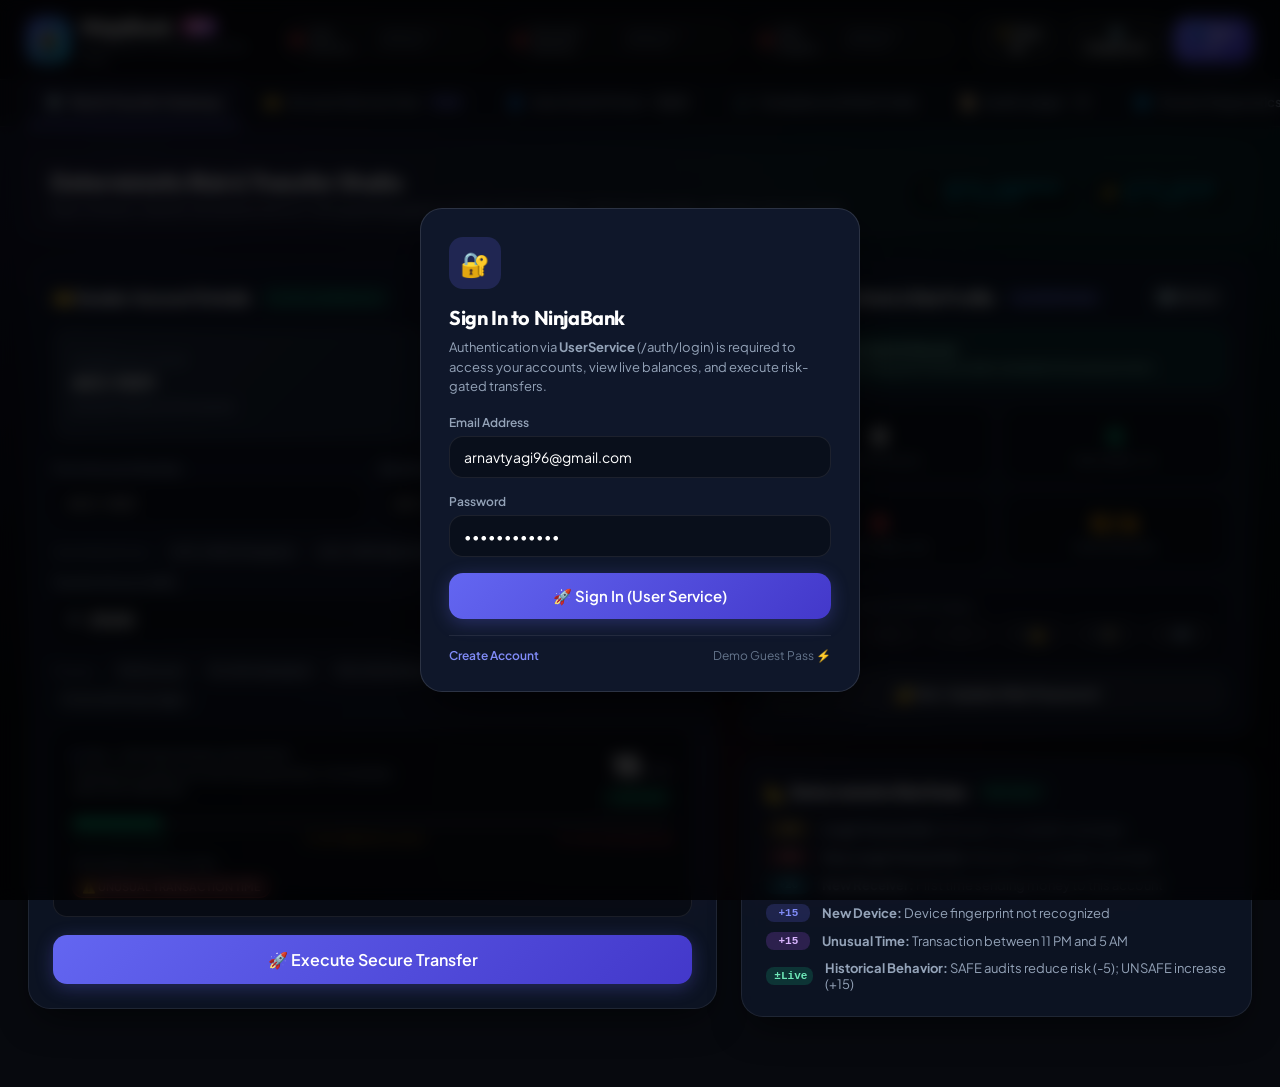
==== commit 8285bebf: "feat: enforce mandatory authentication gate on startup and transfer" ====
--- a/src/main/resources/static/index.html
+++ b/src/main/resources/static/index.html
@@ -48,6 +48,9 @@
       </button>
       <button class="btn-primary btn-sm" id="btn-open-auth">
         <span id="auth-btn-label">👤 Sign In</span>
+      </button>
+      <button class="btn-secondary btn-sm" id="btn-logout-header" style="display: none;" title="Logout from session">
+        <span>🚪 Logout</span>
       </button>
     </div>
   </header>
@@ -1016,6 +1019,37 @@
     </div>
   </div>
 
+  <!-- ================= Modal: Mandatory Authentication Gate ================= -->
+  <div class="modal-backdrop" id="modal-auth-gate">
+    <div class="modal-window" style="max-width: 440px;">
+      <div class="modal-icon-badge primary" style="background: rgba(99, 102, 241, 0.2); color: var(--primary-light);">🔐</div>
+      <h3 class="modal-title">Sign In to NinjaBank</h3>
+      <p class="modal-desc">
+        Authentication via <strong>UserService</strong> (<code>/auth/login</code>) is required to access your accounts, view live balances, and execute risk-gated transfers.
+      </p>
+
+      <form id="gate-login-form">
+        <div class="form-group">
+          <label for="gate-login-email">Email Address</label>
+          <input type="email" id="gate-login-email" class="form-control" value="arnavtyagi96@gmail.com" placeholder="name@domain.com" required>
+        </div>
+        <div class="form-group">
+          <label for="gate-login-password">Password</label>
+          <input type="password" id="gate-login-password" class="form-control" value="Banking@1234" placeholder="Enter password" required>
+        </div>
+
+        <button type="submit" class="btn-primary w-100" id="btn-gate-submit-login" style="padding: 13px; font-size: 15px;">
+          🚀 Sign In (User Service)
+        </button>
+      </form>
+
+      <div style="display: flex; justify-content: space-between; align-items: center; margin-top: 16px; font-size: 12px; padding-top: 12px; border-top: 1px solid var(--border-subtle);">
+        <a href="javascript:void(0)" id="gate-link-signup" style="color: var(--primary-light); text-decoration: none; font-weight: 600;">Create Account</a>
+        <a href="javascript:void(0)" id="gate-link-guest" style="color: var(--text-subtle); text-decoration: none;">Demo Guest Pass ⚡</a>
+      </div>
+    </div>
+  </div>
+
   <!-- Toast Notification Container -->
   <div class="toast-container" id="toast-container"></div>
 
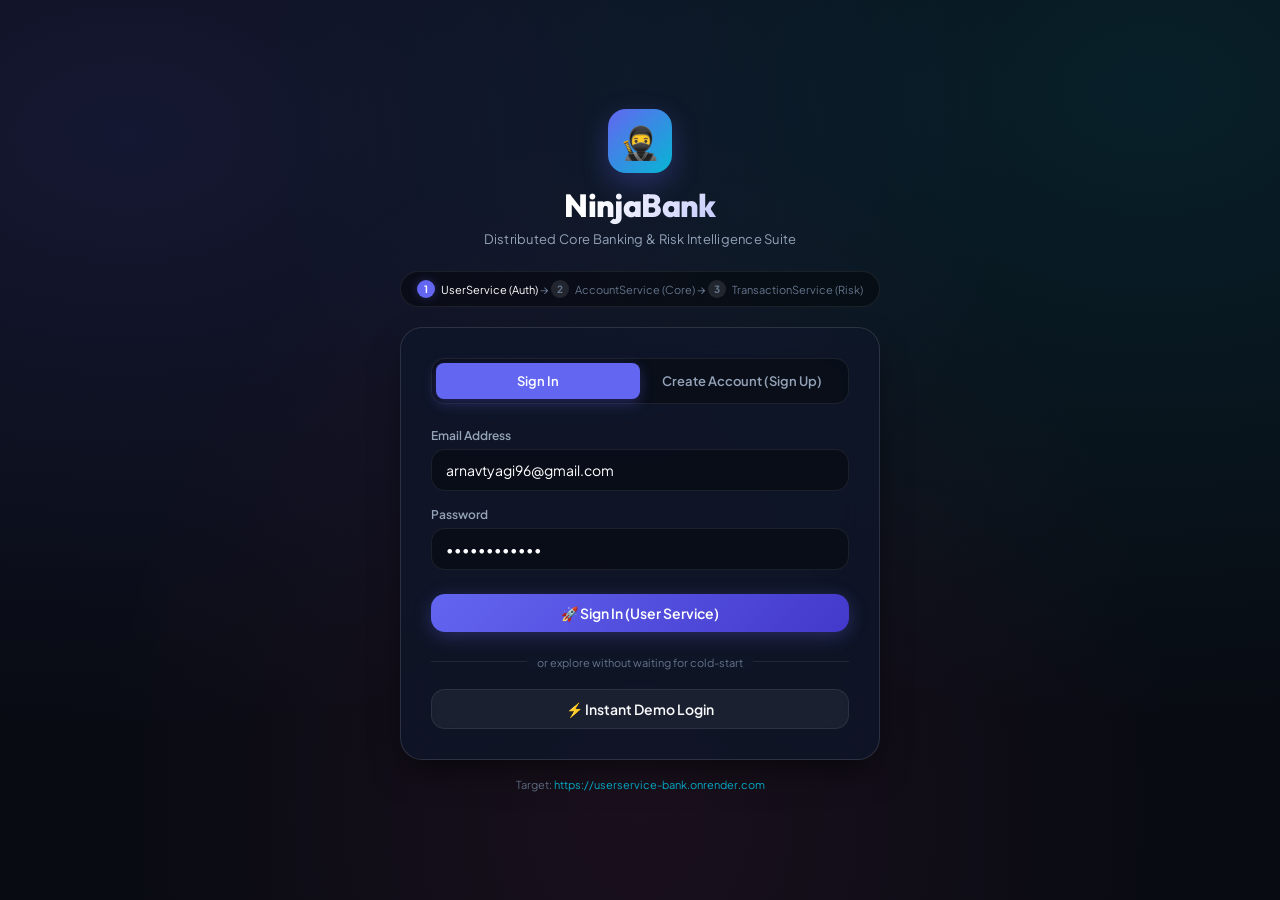
==== commit 2d885065: "feat: implement 2-screen user onboarding via UserService and TransactionService-AccountService trans" ====
--- a/src/main/resources/static/index.html
+++ b/src/main/resources/static/index.html
@@ -3,268 +3,377 @@
 <head>
   <meta charset="UTF-8">
   <meta name="viewport" content="width=device-width, initial-scale=1.0">
-  <title>NinjaBank - Distributed Banking & Risk Intelligence Suite</title>
+  <title>NinjaBank - Distributed Banking & Risk Engine</title>
   <link rel="stylesheet" href="./css/style.css">
   <link rel="icon" href="data:image/svg+xml,<svg xmlns=%22http://www.w3.org/2000/svg%22 viewBox=%220 0 100 100%22><text y=%22.9em%22 font-size=%2290%22>🥷</text></svg>">
 </head>
 <body>
 
-  <!-- ================= Navigation Bar ================= -->
-  <header class="app-navbar">
-    <div class="brand-wrapper">
-      <div class="brand-logo-icon">🥷</div>
-      <div>
-        <div class="brand-title">NinjaBank <span class="brand-tag">PRO</span></div>
-        <div class="brand-subtitle">Distributed Core Banking & Risk Suite</div>
-      </div>
+  <!-- ========================================================================= -->
+  <!-- SCREEN 1: ONBOARDING & AUTHENTICATION (USER SERVICE)                      -->
+  <!-- Shown when user is NOT logged in                                          -->
+  <!-- ========================================================================= -->
+  <div class="auth-screen-container" id="auth-screen">
+    <div class="auth-box-wrapper">
+      
+      <!-- Brand Header -->
+      <div class="auth-brand-header">
+        <div class="brand-logo-large">🥷</div>
+        <h1 class="auth-title">NinjaBank</h1>
+        <p class="auth-subtitle">Distributed Core Banking & Risk Intelligence Suite</p>
+      </div>
+
+      <!-- Microservice Pipeline Banner -->
+      <div class="pipeline-flow-banner">
+        <div class="pipeline-step active">
+          <span class="step-num">1</span>
+          <span class="step-txt">UserService (Auth)</span>
+        </div>
+        <span class="pipeline-arrow">→</span>
+        <div class="pipeline-step">
+          <span class="step-num">2</span>
+          <span class="step-txt">AccountService (Core)</span>
+        </div>
+        <span class="pipeline-arrow">→</span>
+        <div class="pipeline-step">
+          <span class="step-num">3</span>
+          <span class="step-txt">TransactionService (Risk)</span>
+        </div>
+      </div>
+
+      <!-- Auth Card -->
+      <div class="auth-glass-card">
+        
+        <!-- Toggle Tabs: Sign In vs Sign Up -->
+        <div class="auth-tab-switch">
+          <button type="button" class="auth-tab-btn active" id="tab-btn-signin">Sign In</button>
+          <button type="button" class="auth-tab-btn" id="tab-btn-signup">Create Account (Sign Up)</button>
+        </div>
+
+        <!-- FORM 1: SIGN IN -->
+        <form id="form-signin" class="auth-form-body active">
+          <div class="form-group">
+            <label for="signin-email">Email Address</label>
+            <input type="email" id="signin-email" class="form-control" value="arnavtyagi96@gmail.com" placeholder="name@domain.com" required>
+          </div>
+          <div class="form-group">
+            <label for="signin-password">Password</label>
+            <input type="password" id="signin-password" class="form-control" value="Banking@1234" placeholder="Enter your password" required>
+          </div>
+
+          <button type="submit" class="btn-primary w-100 btn-submit-auth" id="btn-submit-signin">
+            🚀 Sign In (User Service)
+          </button>
+
+          <div class="auth-divider">
+            <span>or explore without waiting for cold-start</span>
+          </div>
+
+          <button type="button" class="btn-secondary w-100" id="btn-guest-pass">
+            ⚡ Instant Demo Login
+          </button>
+        </form>
+
+        <!-- FORM 2: SIGN UP (USER SERVICE) -->
+        <form id="form-signup" class="auth-form-body">
+          <div class="form-row-dual">
+            <div class="form-group">
+              <label for="signup-firstname">First Name</label>
+              <input type="text" id="signup-firstname" class="form-control" placeholder="Arnav" required>
+            </div>
+            <div class="form-group">
+              <label for="signup-lastname">Last Name</label>
+              <input type="text" id="signup-lastname" class="form-control" placeholder="Tyagi" required>
+            </div>
+          </div>
+
+          <div class="form-group">
+            <label for="signup-email">Email Address</label>
+            <input type="email" id="signup-email" class="form-control" placeholder="arnavtyagi@example.com" required>
+          </div>
+
+          <div class="form-group">
+            <label for="signup-password">Password</label>
+            <input type="password" id="signup-password" class="form-control" placeholder="Minimum 6 characters" required>
+          </div>
+
+          <div class="form-row-dual">
+            <div class="form-group">
+              <label for="signup-phone">Phone Number</label>
+              <input type="tel" id="signup-phone" class="form-control" placeholder="9876543210" required>
+            </div>
+            <div class="form-group">
+              <label for="signup-dob">Date of Birth</label>
+              <input type="date" id="signup-dob" class="form-control" value="2000-01-15" required>
+            </div>
+          </div>
+
+          <button type="submit" class="btn-primary w-100 btn-submit-auth" id="btn-submit-signup">
+            📝 Create Account in UserService
+          </button>
+        </form>
+
+        <!-- FORM 3: OTP VERIFICATION (Shown after signup if needed) -->
+        <form id="form-otp" class="auth-form-body">
+          <div class="otp-notice">
+            <span>📬 6-Digit OTP sent to:</span>
+            <strong id="otp-target-email">user@example.com</strong>
+          </div>
+          <div class="form-group">
+            <label for="otp-input-code">Enter OTP Code</label>
+            <input type="text" id="otp-input-code" class="form-control text-center font-bold font-mono text-lg" placeholder="123456" maxlength="6" required>
+          </div>
+          <button type="submit" class="btn-primary w-100" id="btn-submit-otp">
+            ✅ Verify & Activate Account
+          </button>
+          <button type="button" class="btn-ghost w-100 mt-2 text-xs" id="btn-back-to-signin">
+            ← Back to Sign In
+          </button>
+        </form>
+
+      </div>
+
+      <!-- Live Service Endpoint Indicators -->
+      <div class="auth-endpoints-bar">
+        <span>Target: <code>https://userservice-bank.onrender.com</code></span>
+      </div>
+
     </div>
-
-    <!-- Cluster Health Live Badges -->
-    <div class="service-health-grid" id="service-health-header">
-      <div class="service-pill" id="pill-user-service" title="User Service (Auth & Identity)">
-        <span class="dot-status warning" id="dot-user"></span>
-        <span class="pill-name">User Service</span>
-        <span class="pill-latency" id="latency-user">...</span>
-      </div>
-      <div class="service-pill" id="pill-account-service" title="Account Service (Balances & Core)">
-        <span class="dot-status warning" id="dot-account"></span>
-        <span class="pill-name">Account Service</span>
-        <span class="pill-latency" id="latency-account">...</span>
-      </div>
-      <div class="service-pill" id="pill-txn-service" title="Transaction Service (Risk Engine)">
-        <span class="dot-status warning" id="dot-txn"></span>
-        <span class="pill-name">Risk Engine</span>
-        <span class="pill-latency" id="latency-txn">...</span>
-      </div>
-    </div>
-
-    <!-- Top Action Buttons -->
-    <div class="auth-user-bar">
-      <button class="btn-secondary btn-sm" id="btn-ping-all" title="Ping all 3 microservices and measure latency">
-        <span>⚡ Ping All</span>
-      </button>
-      <button class="btn-secondary btn-sm" id="btn-open-config" title="Configure endpoints">
-        <span>⚙️ Endpoints</span>
-      </button>
-      <button class="btn-primary btn-sm" id="btn-open-auth">
-        <span id="auth-btn-label">👤 Sign In</span>
-      </button>
-      <button class="btn-secondary btn-sm" id="btn-logout-header" style="display: none;" title="Logout from session">
-        <span>🚪 Logout</span>
-      </button>
-    </div>
-  </header>
-
-  <!-- ================= Navigation Tabs Bar ================= -->
-  <nav class="nav-tabs-wrapper">
-    <div class="nav-tabs-container">
-      <button class="tab-btn active" data-tab="tab-gateway">
-        <span class="tab-icon">🛡️</span>
-        <span class="tab-text">Risk & Transfer Gateway</span>
-      </button>
-      <button class="tab-btn" data-tab="tab-account">
-        <span class="tab-icon">💳</span>
-        <span class="tab-text">Account Service Hub</span>
-        <span class="tab-badge">Core</span>
-      </button>
-      <button class="tab-btn" data-tab="tab-user">
-        <span class="tab-icon">👤</span>
-        <span class="tab-text">User & Auth Portal</span>
-        <span class="tab-badge" id="auth-tab-status">Guest</span>
-      </button>
-      <button class="tab-btn" data-tab="tab-compliance">
-        <span class="tab-icon">⚖️</span>
-        <span class="tab-text">Compliance & Risk Profile</span>
-      </button>
-      <button class="tab-btn" data-tab="tab-ledger">
-        <span class="tab-icon">📜</span>
-        <span class="tab-text">Audit Ledger</span>
-        <span class="tab-counter" id="tab-ledger-count">0</span>
-      </button>
-      <button class="tab-btn" data-tab="tab-cluster">
-        <span class="tab-icon">🌐</span>
-        <span class="tab-text">Cluster Diagnostics</span>
-      </button>
-    </div>
-  </nav>
-
-  <!-- ================= Main App Container ================= -->
-  <main class="app-container">
-
-    <!-- ================= TAB 1: RISK & TRANSFER GATEWAY ================= -->
-    <section class="tab-panel active" id="tab-gateway">
-
-      <!-- Hero Subhead Banner -->
-      <div class="dashboard-hero">
-        <div class="hero-text">
-          <h1>Deterministic Risk & Transfer Studio</h1>
-          <p>Real-time pre-transfer risk assessment (0–100) guarding against unauthorized transfers, velocity anomalies, and new-device fraud.</p>
-        </div>
-        <div class="hero-meta-badges">
-          <div class="device-indicator-box">
-            <span class="meta-icon">📱</span>
-            <div class="meta-content">
-              <span class="meta-label">Device Fingerprint</span>
-              <code id="display-device-id">Detecting...</code>
-            </div>
-          </div>
-          <div class="device-indicator-box">
-            <span class="meta-icon">🔑</span>
-            <div class="meta-content">
-              <span class="meta-label">Active Session</span>
-              <span id="active-session-email">arnavtyagi96@gmail.com</span>
-            </div>
-          </div>
-        </div>
-      </div>
-
-      <!-- Main Dashboard Grid -->
+  </div>
+
+
+  <!-- ========================================================================= -->
+  <!-- SCREEN 2: MAIN BANKING APP DASHBOARD                                      -->
+  <!-- Shown when user IS logged in                                              -->
+  <!-- ========================================================================= -->
+  <div class="main-app-screen" id="main-app-screen" style="display: none;">
+
+    <!-- Top App Navigation -->
+    <header class="app-navbar">
+      <div class="brand-wrapper">
+        <div class="brand-logo-icon">🥷</div>
+        <div>
+          <div class="brand-title">NinjaBank <span class="brand-tag">PRO</span></div>
+          <div class="brand-subtitle">Distributed Banking Architecture</div>
+        </div>
+      </div>
+
+      <!-- Live Microservices Health Dots -->
+      <div class="service-health-grid">
+        <div class="service-pill" id="pill-user" title="UserService (Identity & Auth)">
+          <span class="dot-status" id="dot-user"></span>
+          <span>User Service</span>
+          <span class="pill-latency" id="lat-user">...</span>
+        </div>
+        <div class="service-pill" id="pill-account" title="AccountService (Core Banking & Ledger)">
+          <span class="dot-status" id="dot-account"></span>
+          <span>Account Service</span>
+          <span class="pill-latency" id="lat-account">...</span>
+        </div>
+        <div class="service-pill" id="pill-txn" title="TransactionService (Deterministic Risk Engine)">
+          <span class="dot-status" id="dot-txn"></span>
+          <span>Transaction Service</span>
+          <span class="pill-latency" id="lat-txn">...</span>
+        </div>
+      </div>
+
+      <!-- User Session & Logout -->
+      <div class="user-session-bar">
+        <div class="user-avatar-badge">
+          <span class="avatar-icon">👤</span>
+          <div class="avatar-info">
+            <span class="avatar-email" id="header-user-email">arnavtyagi96@gmail.com</span>
+            <span class="avatar-role" id="header-user-role">VERIFIED USER</span>
+          </div>
+        </div>
+        <button class="btn-secondary btn-sm" id="btn-logout" title="Sign out from session">
+          🚪 Logout
+        </button>
+      </div>
+    </header>
+
+    <!-- Main Content Container -->
+    <main class="app-container">
+
+      <!-- Banking Dashboard Grid -->
       <div class="dashboard-grid">
 
-        <!-- Left Column: Core Transfer Execution -->
+        <!-- ================= LEFT COLUMN ================= -->
         <div class="dashboard-left">
 
-          <!-- Sender Account Glance Card -->
+          <!-- 1. ACCOUNT SERVICE CARD (Core Balances & Account Info) -->
           <div class="glass-card mb-4">
             <div class="card-header-flex">
               <div class="card-title-group">
-                <h3>💳 Sender Account Details</h3>
-                <span class="badge-tag live-badge">Live AccountService</span>
+                <h3>💳 Core Account & Balances</h3>
+                <span class="badge-tag live-badge">AccountService</span>
               </div>
               <div class="card-actions-group">
-                <button class="btn-success btn-xs" id="btn-quick-deposit">
-                  + Deposit
+                <button class="btn-success btn-xs" id="btn-action-deposit">
+                  + Add Money (Deposit)
                 </button>
-                <button class="btn-secondary btn-xs" id="btn-quick-withdraw">
-                  - Withdraw
+                <button class="btn-secondary btn-xs" id="btn-refresh-balance" title="Refresh from Account Service">
+                  🔄 Refresh
                 </button>
-                <button class="btn-secondary btn-xs" id="btn-refresh-account" title="Refresh balance">
-                  🔄
-                </button>
-              </div>
-            </div>
-
-            <div class="account-glance-card">
-              <div class="account-meta">
-                <span class="acc-label">Source Account</span>
-                <span class="acc-num" id="card-acc-num">ACC-1001</span>
-                <span class="acc-name" id="card-acc-name">Loading Account Service...</span>
-              </div>
-              <div class="account-balance-view">
-                <span class="acc-label">Live Available Balance</span>
-                <div class="balance-amount" id="card-acc-balance">₹0.00</div>
-                <span class="status-active-pill" id="card-acc-status">CONNECTING</span>
-              </div>
-            </div>
-
-            <!-- Transfer Input Form -->
-            <form id="transfer-form">
+              </div>
+            </div>
+
+            <!-- Virtual Bank Card -->
+            <div class="virtual-bank-card">
+              <div class="card-chip-row">
+                <span class="card-chip"></span>
+                <span class="card-network-brand">NINJA BANK</span>
+              </div>
+              <div class="card-balance-display">
+                <span class="card-balance-label">Available Balance (AccountService)</span>
+                <div class="card-balance-val" id="display-balance">₹0.00</div>
+              </div>
+              <div class="card-footer-row">
+                <div>
+                  <span class="card-sub-label">ACCOUNT NUMBER</span>
+                  <span class="card-account-num font-mono" id="display-account-num">ACC-1001</span>
+                </div>
+                <div>
+                  <span class="card-sub-label">HOLDER</span>
+                  <span class="card-holder-name" id="display-holder-name">Arnav Tyagi</span>
+                </div>
+                <div>
+                  <span class="card-sub-label">STATUS</span>
+                  <span class="status-active-pill" id="display-account-status">ACTIVE</span>
+                </div>
+              </div>
+            </div>
+
+            <!-- Architecture callout -->
+            <div class="arch-tip-banner">
+              <span class="tip-icon">ℹ️</span>
+              <span><strong>AccountService</strong> holds the real balance. When you transfer, <strong>TransactionService</strong> calculates risk, and then instructs <strong>AccountService</strong> to debit/credit!</span>
+            </div>
+          </div>
+
+          <!-- 2. TRANSACTION SERVICE & RISK ENGINE (Send Money) -->
+          <div class="glass-card">
+            <div class="card-header-flex">
+              <div class="card-title-group">
+                <h3>🛡️ Send Money via Transaction Service</h3>
+                <span class="badge-tag" style="background: rgba(99, 102, 241, 0.2); color: var(--primary-light);">Deterministic Risk Engine</span>
+              </div>
+              <div class="device-fingerprint-pill">
+                <span>📱 Device:</span>
+                <code id="display-device-id">DEV-HASH</code>
+              </div>
+            </div>
+
+            <!-- Transfer Form -->
+            <form id="transfer-money-form">
+              
               <div class="form-row-dual">
                 <div class="form-group">
-                  <label for="input-from-acc">From Account Number</label>
-                  <input type="text" id="input-from-acc" class="form-control" value="ACC-1001" required>
+                  <label for="txn-from-account">From Account (Source)</label>
+                  <input type="text" id="txn-from-account" class="form-control" value="ACC-1001" required>
                 </div>
                 <div class="form-group">
-                  <label for="input-to-acc">Beneficiary / Receiver Account</label>
-                  <input type="text" id="input-to-acc" class="form-control" placeholder="e.g. ACC-2002" value="ACC-2002" required>
-                </div>
-              </div>
-
-              <!-- Quick Presets for Beneficiaries -->
+                  <label for="txn-to-account">Receiver Account Number</label>
+                  <input type="text" id="txn-to-account" class="form-control" value="ACC-2002" placeholder="e.g. ACC-2002" required>
+                </div>
+              </div>
+
+              <!-- Beneficiary Quick Chips -->
               <div class="quick-chips-row mb-3">
                 <span class="quick-chip-label">Quick Beneficiary:</span>
-                <button type="button" class="chip-btn" data-fill-to="ACC-2002">ACC-2002 (Frequent)</button>
-                <button type="button" class="chip-btn" data-fill-to="ACC-9999">ACC-9999 (New Receiver)</button>
-                <button type="button" class="chip-btn" data-fill-to="ACC-5555">ACC-5555 (External)</button>
+                <button type="button" class="chip-btn" data-fill-rec="ACC-2002">ACC-2002 (Frequent)</button>
+                <button type="button" class="chip-btn" data-fill-rec="ACC-9999">ACC-9999 (New Receiver +20 Risk)</button>
+                <button type="button" class="chip-btn" data-fill-rec="ACC-5555">ACC-5555 (External)</button>
               </div>
 
               <div class="form-group">
-                <label for="input-amount">Transfer Amount (INR)</label>
+                <label for="txn-amount">Transfer Amount (INR)</label>
                 <div class="input-icon-wrapper">
                   <span class="input-symbol">₹</span>
-                  <input type="number" id="input-amount" class="form-control has-symbol" placeholder="Enter amount" min="1" step="any" value="2500" required>
-                </div>
-              </div>
-
-              <!-- Quick Amount Preset Chips -->
+                  <input type="number" id="txn-amount" class="form-control has-symbol" value="2500" min="1" step="any" required>
+                </div>
+              </div>
+
+              <!-- Amount Preset Chips -->
               <div class="quick-chips-row mb-4">
-                <span class="quick-chip-label">Presets:</span>
-                <button type="button" class="chip-btn" data-amount="500">₹500 (Low)</button>
-                <button type="button" class="chip-btn" data-amount="2500">₹2,500 (Standard)</button>
-                <button type="button" class="chip-btn" data-amount="25000">₹25,000 (Medium)</button>
-                <button type="button" class="chip-btn" data-amount="75000">₹75,000 (High)</button>
-                <button type="button" class="chip-btn" data-amount="150000">₹1,50,000 (Very High)</button>
-              </div>
-
-              <!-- Real-time Live Risk Gauge Widget -->
+                <span class="quick-chip-label">Quick Amounts:</span>
+                <button type="button" class="chip-btn" data-set-amt="500">₹500 (Low Risk)</button>
+                <button type="button" class="chip-btn" data-set-amt="2500">₹2,500 (Normal)</button>
+                <button type="button" class="chip-btn" data-set-amt="25000">₹25,000 (Medium)</button>
+                <button type="button" class="chip-btn" data-set-amt="75000">₹75,000 (High Risk)</button>
+                <button type="button" class="chip-btn" data-set-amt="150000">₹1,50,000 (Very High)</button>
+              </div>
+
+              <!-- LIVE DETERMINISTIC RISK METER GAUGE -->
               <div class="risk-meter-container mb-4">
                 <div class="risk-meter-header">
                   <div>
                     <div class="risk-engine-label">
                       <span class="pulse-dot"></span>
-                      <span>Real-time Risk Engine Assessment</span>
+                      <span>Real-Time Risk Engine Assessment</span>
                     </div>
-                    <div class="risk-summary-text" id="risk-summary-text">
-                      Analyzing transfer parameters against deterministic rules...
+                    <div class="risk-summary-text" id="live-risk-summary">
+                      Evaluating deterministic rules before transfer...
                     </div>
                   </div>
                   <div class="risk-score-badge-wrap">
                     <div class="risk-score-display-group">
-                      <span class="risk-score-display" id="risk-score-value">0</span>
+                      <span class="risk-score-display" id="live-risk-score">0</span>
                       <span class="risk-score-max">/100</span>
                     </div>
                     <div>
-                      <span class="risk-level-badge low" id="risk-level-badge">LOW RISK</span>
+                      <span class="risk-level-badge low" id="live-risk-badge">LOW RISK</span>
                     </div>
                   </div>
                 </div>
 
-                <!-- Animated Progress Track -->
+                <!-- Animated Progress Bar -->
                 <div class="risk-progress-track">
-                  <div class="risk-progress-bar" id="risk-progress-bar" style="width: 0%; background-color: var(--risk-low);"></div>
-                </div>
-
-                <!-- Three Threshold Markers -->
+                  <div class="risk-progress-bar" id="live-risk-bar" style="width: 0%; background-color: var(--risk-low);"></div>
+                </div>
+
+                <!-- Threshold Markers -->
                 <div class="risk-threshold-markers">
                   <span class="marker low">0–30: LOW (Instant)</span>
                   <span class="marker med">31–80: MEDIUM (Confirm)</span>
-                  <span class="marker high">81–100: HIGH (Risk Pwd)</span>
-                </div>
-
-                <!-- Triggered Factors Pills -->
+                  <span class="marker high">81–100: HIGH (Risk Password)</span>
+                </div>
+
+                <!-- Triggered Risk Factors -->
                 <div class="factors-section mt-3">
                   <span class="factors-label">Triggered Risk Factors:</span>
-                  <div class="factors-pill-group" id="risk-factors-container">
-                    <span class="factor-none">No risk factors triggered</span>
+                  <div class="factors-pill-group" id="live-risk-factors">
+                    <span class="factor-none">No critical factors triggered</span>
                   </div>
                 </div>
               </div>
 
               <!-- Submit Transfer Button -->
-              <button type="submit" class="btn-primary btn-lg w-100" id="btn-submit-transfer">
-                🚀 Execute Secure Transfer
+              <button type="submit" class="btn-primary btn-lg w-100" id="btn-execute-transfer">
+                🚀 Initiate Secure Transfer (Calls TransactionService → AccountService)
               </button>
+
             </form>
           </div>
 
         </div>
 
-        <!-- Right Column: Live Risk Profile & Security Shield -->
+        <!-- ================= RIGHT COLUMN ================= -->
         <div class="dashboard-right">
 
-          <!-- User Risk Profile State Card -->
+          <!-- 1. USER RISK PROFILE & SECURITY SHIELD -->
           <div class="glass-card mb-4">
             <div class="card-header-flex">
               <div class="card-title-group">
-                <h3>🛡️ Security State & Risk Profile</h3>
-                <span class="badge-tag" style="background: rgba(99, 102, 241, 0.15); color: var(--primary-light);">UserRiskProfile</span>
-              </div>
-              <button class="btn-secondary btn-xs" id="btn-refresh-profile" title="Refresh Profile">
-                🔄 Refresh
+                <h3>🛡️ User Risk Profile</h3>
+                <span class="badge-tag">UserRiskProfile</span>
+              </div>
+              <button class="btn-secondary btn-xs" id="btn-open-set-risk-pwd">
+                🔐 Set Risk Password
               </button>
             </div>
 
-            <!-- Security Alert Banner -->
+            <!-- Security Alert Box -->
             <div class="security-status-alert safe" id="security-alert-box">
               <span class="alert-icon">🛡️</span>
               <div class="alert-content">
@@ -273,641 +382,144 @@
               </div>
             </div>
 
-            <!-- Stats Metric Cards Grid -->
+            <!-- Metric Stats Grid -->
             <div class="profile-stats-grid">
               <div class="stat-metric-box">
-                <div class="metric-value" id="profile-risk-score">0</div>
+                <div class="metric-value" id="profile-base-score">0</div>
                 <div class="metric-label">Base Risk Score</div>
               </div>
               <div class="stat-metric-box">
-                <div class="metric-value text-success" id="profile-safe-count">0</div>
+                <div class="metric-value text-success" id="profile-safe-audits">0</div>
                 <div class="metric-label">Safe Audits (-5)</div>
               </div>
               <div class="stat-metric-box">
-                <div class="metric-value text-danger" id="profile-unsafe-count">0</div>
+                <div class="metric-value text-danger" id="profile-unsafe-audits">0</div>
                 <div class="metric-label">Unsafe Audits (+15)</div>
               </div>
               <div class="stat-metric-box">
-                <div class="metric-value text-warning" id="profile-failed-attempts">0 / 6</div>
-                <div class="metric-label">Failed Attempts</div>
-              </div>
-            </div>
-
-            <!-- Failed Attempts 6-Stage Progress Indicator -->
+                <div class="metric-value text-warning" id="profile-failed-pwds">0 / 6</div>
+                <div class="metric-label">Failed Passwords</div>
+              </div>
+            </div>
+
+            <!-- Penalty 6-Step Stepper -->
             <div class="failed-attempts-stepper mb-3">
               <div class="stepper-label">Risk Password Failure Penalty Stages:</div>
               <div class="stepper-track">
-                <div class="step-pill" id="step-1" title="Attempt 1: Retry permitted">1</div>
-                <div class="step-pill" id="step-2" title="Attempt 2: Retry permitted">2</div>
-                <div class="step-pill" id="step-3" title="Attempt 3: Retry permitted">3</div>
-                <div class="step-pill warn" id="step-4" title="Attempt 4: Security Warning">4 ⚠️</div>
-                <div class="step-pill danger" id="step-5" title="Attempt 5: 15-Minute Rate Limit">5 ⏳</div>
-                <div class="step-pill frozen" id="step-6" title="Attempt 6: Account Frozen 24 Hours">6 ❄️</div>
-              </div>
-            </div>
-
-            <div class="card-btn-footer">
-              <button class="btn-secondary w-100" id="btn-open-risk-pwd">
-                🔐 Set / Update Risk Password
-              </button>
-            </div>
-          </div>
-
-          <!-- Deterministic Rule Engine Reference Guide -->
+                <div class="step-pill" id="step-1">1</div>
+                <div class="step-pill" id="step-2">2</div>
+                <div class="step-pill" id="step-3">3</div>
+                <div class="step-pill warn" id="step-4">4 ⚠️</div>
+                <div class="step-pill danger" id="step-5">5 ⏳</div>
+                <div class="step-pill frozen" id="step-6">6 ❄️</div>
+              </div>
+            </div>
+
+            <!-- Compliance Simulator Buttons -->
+            <div style="border-top: 1px solid var(--border-subtle); padding-top: 14px; margin-top: 14px;">
+              <span class="text-xs text-subtle font-bold" style="display: block; margin-bottom: 8px;">ADMIN AUDIT REVIEW SIMULATOR:</span>
+              <div class="form-row-dual">
+                <button type="button" class="btn-success btn-xs" id="btn-audit-safe">
+                  ✅ Audit SAFE (-5)
+                </button>
+                <button type="button" class="btn-danger btn-xs" id="btn-audit-unsafe">
+                  ⚠️ Audit UNSAFE (+15)
+                </button>
+              </div>
+            </div>
+          </div>
+
+          <!-- 2. ARCHITECTURE & MICROSERVICES CLUSTER EXPLORER -->
           <div class="glass-card">
             <div class="card-header-flex">
               <div class="card-title-group">
-                <h3>📐 Deterministic Risk Rules</h3>
-                <span class="badge-tag" style="background: rgba(16, 185, 129, 0.15); color: var(--risk-low);">Rule Spec</span>
-              </div>
-            </div>
-            <ul class="rules-spec-list">
-              <li>
-                <span class="rule-chip chip-amber">+25</span>
-                <div>
-                  <strong>Large Transaction:</strong> Amount &gt; 2x sender's average
-                </div>
-              </li>
-              <li>
-                <span class="rule-chip chip-rose">+50</span>
-                <div>
-                  <strong>Very Large Transaction:</strong> Amount &gt; 5x sender's average
-                </div>
-              </li>
-              <li>
-                <span class="rule-chip chip-cyan">+20</span>
-                <div>
-                  <strong>New Receiver:</strong> First time sending money to this account
-                </div>
-              </li>
-              <li>
-                <span class="rule-chip chip-indigo">+15</span>
-                <div>
-                  <strong>New Device:</strong> Device fingerprint not recognized
-                </div>
-              </li>
-              <li>
-                <span class="rule-chip chip-purple">+15</span>
-                <div>
-                  <strong>Unusual Time:</strong> Transaction between 11 PM and 5 AM
-                </div>
-              </li>
-              <li>
-                <span class="rule-chip chip-emerald">±Live</span>
-                <div>
-                  <strong>Historical Behavior:</strong> SAFE audits reduce risk (-5); UNSAFE increase (+15)
-                </div>
-              </li>
-            </ul>
-          </div>
-
-        </div>
-
-      </div>
-
-    </section>
-
-    <!-- ================= TAB 2: ACCOUNT SERVICE HUB ================= -->
-    <section class="tab-panel" id="tab-account">
-      <div class="dashboard-hero">
-        <div class="hero-text">
-          <h1>Account Service - Core Banking Hub</h1>
-          <p>Direct communication with Account Service at <code>https://accountservice-bank.onrender.com</code>.</p>
-        </div>
-      </div>
-
-      <div class="dashboard-grid">
-        <!-- Account Lookup & Details Card -->
-        <div class="dashboard-left">
-          <div class="glass-card mb-4">
-            <div class="card-header-flex">
-              <h3>🔍 Real-Time Account Inspector</h3>
-              <span class="badge-tag">GET /accounts/{accountNumber}</span>
-            </div>
-            <div class="form-row-dual">
-              <div class="form-group flex-1">
-                <label for="acc-search-input">Account Number</label>
-                <input type="text" id="acc-search-input" class="form-control" value="ACC-1001" placeholder="e.g. ACC-1001">
-              </div>
-              <div class="form-group" style="align-self: flex-end;">
-                <button class="btn-primary" id="btn-fetch-account-details">Query Account</button>
-              </div>
-            </div>
-
-            <!-- Result Display Card -->
-            <div class="account-details-card mt-3" id="account-details-view">
-              <div class="detail-row">
-                <span class="detail-key">Account Number</span>
-                <span class="detail-val font-mono" id="dtl-acc-num">ACC-1001</span>
-              </div>
-              <div class="detail-row">
-                <span class="detail-key">Account Holder</span>
-                <span class="detail-val" id="dtl-acc-name">Loading...</span>
-              </div>
-              <div class="detail-row">
-                <span class="detail-key">Balance</span>
-                <span class="detail-val text-success font-bold text-lg" id="dtl-acc-balance">₹0.00</span>
-              </div>
-              <div class="detail-row">
-                <span class="detail-key">Account Type</span>
-                <span class="detail-val" id="dtl-acc-type">SAVINGS</span>
-              </div>
-              <div class="detail-row">
-                <span class="detail-key">Status</span>
-                <span class="detail-val status-pill-active" id="dtl-acc-status">ACTIVE</span>
-              </div>
-              <div class="detail-row">
-                <span class="detail-key">Created At</span>
-                <span class="detail-val font-mono text-xs" id="dtl-acc-created">-</span>
-              </div>
-            </div>
-          </div>
-
-          <!-- Account Transfer Directly via Account Service -->
-          <div class="glass-card">
-            <div class="card-header-flex">
-              <h3>🔄 Direct Ledger Transfer (Account Service)</h3>
-              <span class="badge-tag">POST /accounts/transfer</span>
-            </div>
-            <p class="text-sm text-muted mb-3">Direct core balance transfer bypasses Transaction Service risk engine.</p>
-            <div class="form-row-dual">
-              <div class="form-group">
-                <label for="direct-from-acc">From Account</label>
-                <input type="text" id="direct-from-acc" class="form-control" value="ACC-1001">
-              </div>
-              <div class="form-group">
-                <label for="direct-to-acc">To Account</label>
-                <input type="text" id="direct-to-acc" class="form-control" value="ACC-2002">
-              </div>
-            </div>
-            <div class="form-group">
-              <label for="direct-amount">Amount (₹)</label>
-              <input type="number" id="direct-amount" class="form-control" value="500" min="1">
-            </div>
-            <button class="btn-primary w-100" id="btn-submit-direct-transfer">Direct Core Transfer</button>
-          </div>
-        </div>
-
-        <!-- Account Operations (Deposit & Withdraw) -->
-        <div class="dashboard-right">
-          <!-- Direct Deposit Card -->
-          <div class="glass-card mb-4">
-            <div class="card-header-flex">
-              <h3>💵 Deposit Funds</h3>
-              <span class="badge-tag">POST /accounts/{acc}/deposit</span>
-            </div>
-            <div class="form-group">
-              <label for="deposit-acc-target">Target Account</label>
-              <input type="text" id="deposit-acc-target" class="form-control" value="ACC-1001">
-            </div>
-            <div class="form-group">
-              <label for="deposit-amount-input">Deposit Amount (₹)</label>
-              <input type="number" id="deposit-amount-input" class="form-control" value="10000" min="10">
-            </div>
-            <!-- Quick Chips -->
-            <div class="quick-chips-row mb-3">
-              <button type="button" class="chip-btn" data-dep-amount="1000">+ ₹1,000</button>
-              <button type="button" class="chip-btn" data-dep-amount="5000">+ ₹5,000</button>
-              <button type="button" class="chip-btn" data-dep-amount="10000">+ ₹10,000</button>
-              <button type="button" class="chip-btn" data-dep-amount="50000">+ ₹50,000</button>
-            </div>
-            <button class="btn-success w-100" id="btn-execute-deposit">Execute Deposit</button>
-          </div>
-
-          <!-- Direct Withdraw Card -->
-          <div class="glass-card">
-            <div class="card-header-flex">
-              <h3>🏧 Withdraw Funds</h3>
-              <span class="badge-tag">POST /accounts/{acc}/withdraw</span>
-            </div>
-            <div class="form-group">
-              <label for="withdraw-acc-target">Source Account</label>
-              <input type="text" id="withdraw-acc-target" class="form-control" value="ACC-1001">
-            </div>
-            <div class="form-group">
-              <label for="withdraw-amount-input">Withdraw Amount (₹)</label>
-              <input type="number" id="withdraw-amount-input" class="form-control" value="1000" min="10">
-            </div>
-            <button class="btn-danger w-100" id="btn-execute-withdraw">Execute Withdrawal</button>
-          </div>
-        </div>
-      </div>
-    </section>
-
-    <!-- ================= TAB 3: USER & AUTH PORTAL ================= -->
-    <section class="tab-panel" id="tab-user">
-      <div class="dashboard-hero">
-        <div class="hero-text">
-          <h1>User Service & Identity Portal</h1>
-          <p>Authentication, OTP Verification, and JWT Security via <code>https://userservice-bank.onrender.com</code>.</p>
-        </div>
-      </div>
-
-      <div class="dashboard-grid">
-        <!-- Auth Actions Forms -->
-        <div class="dashboard-left">
-          <!-- Sub Navigation for Auth Tabs -->
-          <div class="subtabs-bar mb-3">
-            <button class="subtab-btn active" data-subtab="subtab-login">Sign In</button>
-            <button class="subtab-btn" data-subtab="subtab-signup">Register / Sign Up</button>
-            <button class="subtab-btn" data-subtab="subtab-otp">Verify OTP</button>
-            <button class="subtab-btn" data-subtab="subtab-forgot">Forgot Password</button>
-          </div>
-
-          <!-- Form 1: Sign In -->
-          <div class="glass-card subtab-content active" id="subtab-login">
-            <div class="card-header-flex">
-              <h3>🔐 Sign In (User Service)</h3>
-              <span class="badge-tag">POST /auth/login</span>
-            </div>
-            <form id="portal-login-form">
-              <div class="form-group">
-                <label for="portal-login-email">Email Address</label>
-                <input type="email" id="portal-login-email" class="form-control" value="arnavtyagi96@gmail.com" required>
-              </div>
-              <div class="form-group">
-                <label for="portal-login-password">Password</label>
-                <input type="password" id="portal-login-password" class="form-control" value="Banking@1234" required>
-              </div>
-              <button type="submit" class="btn-primary w-100" id="btn-portal-login">Authenticate & Fetch JWT</button>
-            </form>
-          </div>
-
-          <!-- Form 2: Sign Up -->
-          <div class="glass-card subtab-content" id="subtab-signup">
-            <div class="card-header-flex">
-              <h3>📝 Create New User Account</h3>
-              <span class="badge-tag">POST /auth/signup</span>
-            </div>
-            <form id="portal-signup-form">
-              <div class="form-row-dual">
-                <div class="form-group">
-                  <label for="signup-first-name">First Name</label>
-                  <input type="text" id="signup-first-name" class="form-control" placeholder="Arnav" required>
-                </div>
-                <div class="form-group">
-                  <label for="signup-last-name">Last Name</label>
-                  <input type="text" id="signup-last-name" class="form-control" placeholder="Tyagi" required>
-                </div>
-              </div>
-              <div class="form-group">
-                <label for="signup-email">Email Address</label>
-                <input type="email" id="signup-email" class="form-control" placeholder="user@example.com" required>
-              </div>
-              <div class="form-group">
-                <label for="signup-password">Password</label>
-                <input type="password" id="signup-password" class="form-control" placeholder="Strong password (min 6 chars)" required>
-              </div>
-              <div class="form-row-dual">
-                <div class="form-group">
-                  <label for="signup-phone">Phone Number</label>
-                  <input type="tel" id="signup-phone" class="form-control" placeholder="9876543210" required>
-                </div>
-                <div class="form-group">
-                  <label for="signup-dob">Date of Birth</label>
-                  <input type="date" id="signup-dob" class="form-control" value="2000-01-15" required>
-                </div>
-              </div>
-              <button type="submit" class="btn-primary w-100" id="btn-portal-signup">Register User</button>
-            </form>
-          </div>
-
-          <!-- Form 3: Verify OTP -->
-          <div class="glass-card subtab-content" id="subtab-otp">
-            <div class="card-header-flex">
-              <h3>📬 Verify Email OTP</h3>
-              <span class="badge-tag">POST /auth/verify-otp</span>
-            </div>
-            <form id="portal-otp-form">
-              <div class="form-group">
-                <label for="otp-email">Email Address</label>
-                <input type="email" id="otp-email" class="form-control" value="arnavtyagi96@gmail.com" required>
-              </div>
-              <div class="form-group">
-                <label for="otp-code">6-Digit OTP Code</label>
-                <input type="text" id="otp-code" class="form-control" placeholder="123456" maxlength="6" required>
-              </div>
-              <button type="submit" class="btn-primary w-100" id="btn-portal-otp">Verify Account</button>
-            </form>
-          </div>
-
-          <!-- Form 4: Forgot Password -->
-          <div class="glass-card subtab-content" id="subtab-forgot">
-            <div class="card-header-flex">
-              <h3>🔑 Reset User Password</h3>
-              <span class="badge-tag">POST /auth/forgot-password</span>
-            </div>
-            <form id="portal-forgot-form">
-              <div class="form-group">
-                <label for="forgot-email">Account Email</label>
-                <input type="email" id="forgot-email" class="form-control" placeholder="user@example.com" required>
-              </div>
-              <button type="submit" class="btn-secondary w-100 mb-3" id="btn-request-reset-otp">Request Reset OTP</button>
-            </form>
-
-            <form id="portal-reset-form" class="mt-3">
-              <div class="form-group">
-                <label for="reset-new-password">New Password</label>
-                <input type="password" id="reset-new-password" class="form-control" placeholder="New strong password" required>
-              </div>
-              <button type="submit" class="btn-primary w-100" id="btn-execute-reset-pwd">Update Password</button>
-            </form>
-          </div>
-
-        </div>
-
-        <!-- Right Column: JWT Token Inspector & Live Claims -->
-        <div class="dashboard-right">
-          <div class="glass-card mb-4">
-            <div class="card-header-flex">
-              <h3>🔍 Active JWT Bearer Inspector</h3>
-              <span class="badge-tag" id="token-status-badge">ACTIVE</span>
-            </div>
-
-            <div class="token-claims-table mb-3" id="token-claims-view">
-              <div class="detail-row">
-                <span class="detail-key">Subject (Email)</span>
-                <span class="detail-val font-mono" id="claim-sub">arnavtyagi96@gmail.com</span>
-              </div>
-              <div class="detail-row">
-                <span class="detail-key">Assigned Role</span>
-                <span class="detail-val" id="claim-role">ROLE_USER</span>
-              </div>
-              <div class="detail-row">
-                <span class="detail-key">Issued At</span>
-                <span class="detail-val font-mono text-xs" id="claim-iat">-</span>
-              </div>
-              <div class="detail-row">
-                <span class="detail-key">Expires At</span>
-                <span class="detail-val font-mono text-xs" id="claim-exp">-</span>
-              </div>
-            </div>
-
-            <div class="form-group">
-              <label for="token-raw-display">Raw Bearer Token</label>
-              <textarea id="token-raw-display" class="form-control font-mono text-xs" rows="3" readonly></textarea>
-            </div>
-
-            <div class="flex-gap-2">
-              <button class="btn-secondary btn-sm flex-1" id="btn-copy-token">📋 Copy Token</button>
-              <button class="btn-secondary btn-sm flex-1" id="btn-clear-session">🚪 Clear Session</button>
-            </div>
-          </div>
-
-          <!-- Quick Test Token Card -->
-          <div class="glass-card">
-            <h4>⚡ Pre-Signed Test Token Generator</h4>
-            <p class="text-sm text-muted mb-3">If the User Service on Render is asleep or cold-starting, use a pre-signed test token to test the Risk Engine immediately:</p>
-            <button class="btn-primary w-100" id="btn-apply-test-token-direct">Use Instant Pre-Signed JWT</button>
-          </div>
-        </div>
-      </div>
-    </section>
-
-    <!-- ================= TAB 4: COMPLIANCE & RISK AUDIT STUDIO ================= -->
-    <section class="tab-panel" id="tab-compliance">
-      <div class="dashboard-hero">
-        <div class="hero-text">
-          <h1>Compliance & Risk Audit Studio</h1>
-          <p>Observe how post-transaction administrative audits dynamically increase or decrease a user's base risk score.</p>
-        </div>
-      </div>
-
-      <div class="dashboard-grid">
-        <div class="dashboard-left">
-          <div class="glass-card mb-4">
-            <div class="card-header-flex">
-              <h3>⚖️ Transaction Audit Review Simulator</h3>
-              <span class="badge-tag">TransactionReviewService</span>
-            </div>
-            <p class="text-sm text-muted mb-3">
-              According to the deterministic specification:
-              <br>• Marking a transaction <strong>SAFE</strong> decreases the user's base risk score by <strong>5 points</strong>.
-              <br>• Marking a transaction <strong>UNSAFE</strong> increases the user's base risk score by <strong>15 points</strong>.
-            </p>
-
-            <div class="form-group">
-              <label for="review-target-txn-id">Transaction Reference ID</label>
-              <input type="text" id="review-target-txn-id" class="form-control" value="TXN-DEMO-9001">
-            </div>
-
-            <div class="form-row-dual mt-3">
-              <button class="btn-success" id="btn-studio-mark-safe" style="padding: 14px;">
-                ✅ Mark Audit SAFE (-5 Risk)
+                <h3>🌐 Distributed Architecture</h3>
+                <span class="badge-tag">3 Microservices</span>
+              </div>
+              <button class="btn-secondary btn-xs" id="btn-ping-cluster">
+                ⚡ Ping All
               </button>
-              <button class="btn-danger" id="btn-studio-mark-unsafe" style="padding: 14px;">
-                ⚠️ Mark Audit UNSAFE (+15 Risk)
-              </button>
-            </div>
-          </div>
-
-          <!-- Risk Password Security Configuration -->
-          <div class="glass-card">
-            <div class="card-header-flex">
-              <h3>🔐 Set / Reset Risk Password</h3>
-              <span class="badge-tag">POST /transactions/risk-password</span>
-            </div>
-            <p class="text-sm text-muted mb-3">
-              Set a dedicated BCrypt-hashed password required whenever a transfer scores &gt; 80 (HIGH Risk).
-            </p>
-            <div class="form-group">
-              <label for="risk-pwd-setup-input">New Risk Password</label>
-              <input type="password" id="risk-pwd-setup-input" class="form-control" placeholder="Enter new secret password (e.g. Risk@1234)">
-            </div>
-            <button class="btn-primary w-100" id="btn-save-risk-pwd-direct">Update Risk Password</button>
-          </div>
-        </div>
-
-        <div class="dashboard-right">
-          <div class="glass-card">
-            <div class="card-header-flex">
-              <h3>🚨 Penalty Escalation Matrix</h3>
-              <span class="badge-tag">Security Policy</span>
-            </div>
-            <div class="penalty-matrix">
-              <div class="matrix-card">
-                <span class="matrix-badge normal">Attempts 1 – 3</span>
-                <p>Standard password retry permitted. Remaining attempts counter updated.</p>
-              </div>
-              <div class="matrix-card">
-                <span class="matrix-badge warn">Attempt 4</span>
-                <p>Security Warning triggered. User alerted about impending account lock.</p>
-              </div>
-              <div class="matrix-card">
-                <span class="matrix-badge danger">Attempt 5</span>
-                <p>Rate Limit enforced. Transactions temporarily locked for 15 minutes.</p>
-              </div>
-              <div class="matrix-card">
-                <span class="matrix-badge freeze">Attempt 6</span>
-                <p>Account Frozen. All transaction operations blocked for 24 hours.</p>
-              </div>
-            </div>
-          </div>
-        </div>
-      </div>
-    </section>
-
-    <!-- ================= TAB 5: AUDIT LEDGER ================= -->
-    <section class="tab-panel" id="tab-ledger">
-      <div class="dashboard-hero">
-        <div class="hero-text">
-          <h1>Live Transaction & Risk Audit Ledger</h1>
-          <p>Real-time record of all transfers executed with risk score, decision level, and factor breakdown.</p>
-        </div>
-      </div>
-
-      <div class="glass-card">
+            </div>
+
+            <div class="cluster-summary-list">
+              <div class="cluster-item">
+                <div class="cluster-item-title">
+                  <span class="dot-status" id="dot-cluster-user"></span>
+                  <strong>1. UserService</strong>
+                </div>
+                <div class="cluster-item-desc">Handles user registration, BCrypt password hashing, JWT tokens & devices.</div>
+                <code class="cluster-item-url">https://userservice-bank.onrender.com</code>
+              </div>
+
+              <div class="cluster-item">
+                <div class="cluster-item-title">
+                  <span class="dot-status" id="dot-cluster-txn"></span>
+                  <strong>2. TransactionService (Risk Engine)</strong>
+                </div>
+                <div class="cluster-item-desc">Scores transactions 0–100, enforces Medium confirmation & High Risk Password gates, then calls AccountService.</div>
+                <code class="cluster-item-url">https://transactionservice-bank.onrender.com</code>
+              </div>
+
+              <div class="cluster-item">
+                <div class="cluster-item-title">
+                  <span class="dot-status" id="dot-cluster-acc"></span>
+                  <strong>3. AccountService</strong>
+                </div>
+                <div class="cluster-item-desc">Maintains master bank balances, debit/credit ledger, and deposit/withdraw endpoints.</div>
+                <code class="cluster-item-url">https://accountservice-bank.onrender.com</code>
+              </div>
+            </div>
+          </div>
+
+        </div>
+
+      </div>
+
+      <!-- ================= RECENT PASSBOOK / AUDIT LEDGER ================= -->
+      <div class="glass-card mt-4">
         <div class="card-header-flex">
-          <div class="table-filters-group">
-            <button class="filter-btn active" data-filter="ALL">All (<span id="count-all">0</span>)</button>
-            <button class="filter-btn" data-filter="LOW">Low Risk (<span id="count-low">0</span>)</button>
-            <button class="filter-btn" data-filter="MEDIUM">Medium Risk (<span id="count-med">0</span>)</button>
-            <button class="filter-btn" data-filter="HIGH">High Risk (<span id="count-high">0</span>)</button>
-          </div>
-          <div class="flex-gap-2">
-            <button class="btn-secondary btn-xs" id="btn-clear-ledger">Clear Local Logs</button>
-          </div>
+          <div class="card-title-group">
+            <h3>📜 Transaction Passbook & Risk Audit Trail</h3>
+            <span class="badge-tag" id="passbook-counter">0 Transactions</span>
+          </div>
+          <button class="btn-secondary btn-xs" id="btn-clear-history">
+            Clear Local Logs
+          </button>
         </div>
 
         <div class="table-responsive mt-3">
           <table class="transaction-table">
             <thead>
               <tr>
-                <th>Reference ID</th>
+                <th>Transaction ID</th>
                 <th>Route (From → To)</th>
                 <th>Amount</th>
                 <th>Risk Score</th>
                 <th>Gate Level</th>
                 <th>Triggered Factors</th>
                 <th>Status</th>
-                <th>Action</th>
+                <th>Timestamp</th>
               </tr>
             </thead>
-            <tbody id="transaction-log-body">
-              <tr id="empty-ledger-row">
+            <tbody id="passbook-table-body">
+              <tr>
                 <td colspan="8" class="text-center text-muted p-4">
-                  No transactions recorded yet. Execute a transfer in the Risk Gateway!
+                  No transactions executed yet. Initiate a transfer above!
                 </td>
               </tr>
             </tbody>
           </table>
         </div>
       </div>
-    </section>
-
-    <!-- ================= TAB 6: CLUSTER DIAGNOSTICS ================= -->
-    <section class="tab-panel" id="tab-cluster">
-      <div class="dashboard-hero">
-        <div class="hero-text">
-          <h1>Microservice Cluster Diagnostics</h1>
-          <p>Inspect status, test latency, and configure URLs for each microservice running on Render.</p>
-        </div>
-      </div>
-
-      <div class="dashboard-grid">
-        <div class="dashboard-left">
-          <div class="glass-card mb-4">
-            <div class="card-header-flex">
-              <h3>📡 Microservices Health Matrix</h3>
-              <button class="btn-primary btn-sm" id="btn-cluster-ping-all">Ping All Now</button>
-            </div>
-
-            <!-- Service Card 1: Transaction Service -->
-            <div class="service-diagnostic-card mt-3">
-              <div class="diag-header">
-                <div class="diag-title">
-                  <span class="dot-status warning" id="diag-dot-txn"></span>
-                  <strong>Transaction Service & Risk Engine</strong>
-                </div>
-                <span class="diag-latency" id="diag-latency-txn">Pending</span>
-              </div>
-              <div class="diag-url" id="diag-url-txn">https://transactionservice-bank.onrender.com</div>
-              <div class="diag-endpoints">
-                <span>POST /transactions/assess-risk</span>
-                <span>POST /transactions/transfer</span>
-                <span>POST /transactions/risk-password</span>
-                <span>GET /health</span>
-              </div>
-            </div>
-
-            <!-- Service Card 2: Account Service -->
-            <div class="service-diagnostic-card mt-3">
-              <div class="diag-header">
-                <div class="diag-title">
-                  <span class="dot-status warning" id="diag-dot-account"></span>
-                  <strong>Account Service (Core Banking)</strong>
-                </div>
-                <span class="diag-latency" id="diag-latency-account">Pending</span>
-              </div>
-              <div class="diag-url" id="diag-url-account">https://accountservice-bank.onrender.com</div>
-              <div class="diag-endpoints">
-                <span>GET /accounts/{acc}</span>
-                <span>POST /accounts/{acc}/deposit</span>
-                <span>POST /accounts/{acc}/withdraw</span>
-                <span>POST /accounts/transfer</span>
-              </div>
-            </div>
-
-            <!-- Service Card 3: User Service -->
-            <div class="service-diagnostic-card mt-3">
-              <div class="diag-header">
-                <div class="diag-title">
-                  <span class="dot-status warning" id="diag-dot-user"></span>
-                  <strong>User Service (Auth & Security)</strong>
-                </div>
-                <span class="diag-latency" id="diag-latency-user">Pending</span>
-              </div>
-              <div class="diag-url" id="diag-url-user">https://userservice-bank.onrender.com</div>
-              <div class="diag-endpoints">
-                <span>POST /auth/login</span>
-                <span>POST /auth/signup</span>
-                <span>POST /auth/verify-otp</span>
-                <span>GET /auth/health</span>
-              </div>
-            </div>
-          </div>
-        </div>
-
-        <div class="dashboard-right">
-          <!-- Configuration Form -->
-          <div class="glass-card mb-4">
-            <div class="card-header-flex">
-              <h3>⚙️ Cluster Configuration</h3>
-            </div>
-            <div class="form-group">
-              <label for="cfg-diag-txn-url">Transaction Service URL</label>
-              <input type="text" id="cfg-diag-txn-url" class="form-control" value="https://transactionservice-bank.onrender.com">
-            </div>
-            <div class="form-group">
-              <label for="cfg-diag-account-url">Account Service URL</label>
-              <input type="text" id="cfg-diag-account-url" class="form-control" value="https://accountservice-bank.onrender.com">
-            </div>
-            <div class="form-group">
-              <label for="cfg-diag-user-url">User Service URL</label>
-              <input type="text" id="cfg-diag-user-url" class="form-control" value="https://userservice-bank.onrender.com">
-            </div>
-
-            <div class="form-row-dual mt-3">
-              <button class="btn-secondary" id="btn-cfg-reset-render">Reset to Render Live</button>
-              <button class="btn-secondary" id="btn-cfg-switch-local">Switch to Localhost</button>
-            </div>
-            <button class="btn-primary w-100 mt-2" id="btn-cfg-save-all">Save & Apply Endpoints</button>
-          </div>
-
-          <!-- Cold Start Notice -->
-          <div class="glass-card" style="background: rgba(99, 102, 241, 0.08); border-color: rgba(99, 102, 241, 0.25);">
-            <h4>💡 Render Free-Tier Notice</h4>
-            <p class="text-sm text-muted">
-              Services hosted on Render free tier go to sleep after 15 minutes of inactivity. The first request may take <strong>30–50 seconds</strong> to spin up the container. Once awake, response times are &lt; 200ms.
-            </p>
-          </div>
-        </div>
-      </div>
-    </section>
-
-  </main>
-
-  <!-- ================= MODALS ================= -->
+
+    </main>
+
+  </div>
+
+
+  <!-- ========================================================================= -->
+  <!-- MODALS                                                                    -->
+  <!-- ========================================================================= -->
 
   <!-- Modal 1: MEDIUM Risk Confirmation Modal -->
   <div class="modal-backdrop" id="modal-medium-confirm">
@@ -915,14 +527,14 @@
       <div class="modal-icon-badge warning">⚠️</div>
       <h3 class="modal-title">Medium Risk Detected</h3>
       <p class="modal-desc">
-        This transaction has elevated risk characteristics. Explicit user confirmation is required before proceeding.
+        Transaction score is in the elevated range (31–80). Explicit confirmation is required before Transaction Service calls Account Service.
       </p>
-      <div class="alert-box-warn mb-3" id="medium-factors-breakdown">
-        Factors: LARGE_TRANSACTION, NEW_RECEIVER
+      <div class="alert-box-warn mb-3" id="modal-medium-factors">
+        Triggered Factors: LARGE_TRANSACTION
       </div>
       <div class="modal-actions">
-        <button class="btn-secondary" id="btn-cancel-medium">Cancel Transfer</button>
-        <button class="btn-primary" id="btn-confirm-medium">Confirm & Authorize</button>
+        <button class="btn-secondary" id="btn-medium-cancel">Cancel Transfer</button>
+        <button class="btn-primary" id="btn-medium-confirm">Confirm & Authorize</button>
       </div>
     </div>
   </div>
@@ -933,11 +545,11 @@
       <div class="modal-icon-badge danger">🚨</div>
       <h3 class="modal-title">High Risk Verification</h3>
       <p class="modal-desc">
-        Risk score &gt; 80 detected. Immediate transfer is paused. Enter your dedicated BCrypt Risk Password to authorize:
+        Risk score &gt; 80 detected. To protect your funds, enter your dedicated BCrypt Risk Password to proceed:
       </p>
       <div class="form-group">
-        <label for="input-risk-pwd-prompt">Dedicated Risk Password</label>
-        <input type="password" id="input-risk-pwd-prompt" class="form-control" placeholder="Enter Risk Password" autocomplete="off">
+        <label for="input-modal-risk-pwd">Risk Password</label>
+        <input type="password" id="input-modal-risk-pwd" class="form-control" placeholder="Enter Risk Password" autocomplete="off">
       </div>
       <div class="security-rules-box mb-3">
         <strong>⚠️ Security Penalty Policy:</strong>
@@ -947,8 +559,8 @@
         <div>• 6th failed: Account Frozen for 24 Hours</div>
       </div>
       <div class="modal-actions">
-        <button class="btn-secondary" id="btn-cancel-high">Abort Transfer</button>
-        <button class="btn-danger" id="btn-submit-risk-pwd">Verify & Authorize</button>
+        <button class="btn-secondary" id="btn-high-cancel">Abort Transfer</button>
+        <button class="btn-danger" id="btn-high-submit">Verify & Authorize</button>
       </div>
     </div>
   </div>
@@ -956,10 +568,10 @@
   <!-- Modal 3: Set/Update Risk Password Modal -->
   <div class="modal-backdrop" id="modal-set-password">
     <div class="modal-window">
-      <div class="modal-icon-badge primary">🔐</div>
-      <h3 class="modal-title">Set Risk Password</h3>
+      <div class="modal-icon-badge primary" style="background: rgba(99, 102, 241, 0.2); color: var(--primary-light);">🔐</div>
+      <h3 class="modal-title">Configure Risk Password</h3>
       <p class="modal-desc">
-        Configure a separate Risk Password for authorizing HIGH-risk transactions (&gt; 80 score). Stored securely as a BCrypt hash.
+        Set a separate, dedicated password required whenever a high-risk transfer (&gt; 80 score) is attempted.
       </p>
       <div class="form-group">
         <label for="input-new-risk-pwd">New Risk Password</label>
@@ -972,80 +584,27 @@
     </div>
   </div>
 
-  <!-- Modal 4: Quick Deposit Modal -->
+  <!-- Modal 4: Quick Deposit Modal (Calls AccountService) -->
   <div class="modal-backdrop" id="modal-deposit">
     <div class="modal-window">
       <div class="modal-icon-badge success">💵</div>
-      <h3 class="modal-title">Deposit Money</h3>
-      <p class="modal-desc">Deposit funds directly into account via Account Service.</p>
+      <h3 class="modal-title">Deposit Money (Account Service)</h3>
+      <p class="modal-desc">
+        Deposit funds directly into <code>ACC-1001</code> via <strong>AccountService</strong> (<code>POST /accounts/{acc}/deposit</code>).
+      </p>
       <div class="form-group">
-        <label for="deposit-amount-modal">Amount (₹)</label>
-        <input type="number" id="deposit-amount-modal" class="form-control" value="10000" min="100">
+        <label for="deposit-amount-input">Deposit Amount (₹)</label>
+        <input type="number" id="deposit-amount-input" class="form-control" value="10000" min="100">
+      </div>
+      <div class="quick-chips-row mb-3">
+        <button type="button" class="chip-btn" data-dep-preset="1000">+ ₹1,000</button>
+        <button type="button" class="chip-btn" data-dep-preset="5000">+ ₹5,000</button>
+        <button type="button" class="chip-btn" data-dep-preset="10000">+ ₹10,000</button>
+        <button type="button" class="chip-btn" data-dep-preset="50000">+ ₹50,000</button>
       </div>
       <div class="modal-actions">
         <button class="btn-secondary" id="btn-close-deposit">Cancel</button>
-        <button class="btn-success" id="btn-submit-deposit">Confirm Deposit</button>
-      </div>
-    </div>
-  </div>
-
-  <!-- Modal 5: Quick Withdraw Modal -->
-  <div class="modal-backdrop" id="modal-withdraw">
-    <div class="modal-window">
-      <div class="modal-icon-badge danger">🏧</div>
-      <h3 class="modal-title">Withdraw Money</h3>
-      <p class="modal-desc">Withdraw funds from account via Account Service.</p>
-      <div class="form-group">
-        <label for="withdraw-amount-modal">Amount (₹)</label>
-        <input type="number" id="withdraw-amount-modal" class="form-control" value="1000" min="100">
-      </div>
-      <div class="modal-actions">
-        <button class="btn-secondary" id="btn-close-withdraw">Cancel</button>
-        <button class="btn-danger" id="btn-submit-withdraw">Confirm Withdrawal</button>
-      </div>
-    </div>
-  </div>
-
-  <!-- Modal 6: Transaction JSON Inspector Modal -->
-  <div class="modal-backdrop" id="modal-json-view">
-    <div class="modal-window" style="max-width: 640px;">
-      <div class="modal-icon-badge secondary">📜</div>
-      <h3 class="modal-title">Transaction Audit Record</h3>
-      <pre class="json-code-box" id="json-code-display"></pre>
-      <div class="modal-actions">
-        <button class="btn-secondary" id="btn-copy-json-record">📋 Copy JSON</button>
-        <button class="btn-primary" id="btn-close-json-view">Close</button>
-      </div>
-    </div>
-  </div>
-
-  <!-- ================= Modal: Mandatory Authentication Gate ================= -->
-  <div class="modal-backdrop" id="modal-auth-gate">
-    <div class="modal-window" style="max-width: 440px;">
-      <div class="modal-icon-badge primary" style="background: rgba(99, 102, 241, 0.2); color: var(--primary-light);">🔐</div>
-      <h3 class="modal-title">Sign In to NinjaBank</h3>
-      <p class="modal-desc">
-        Authentication via <strong>UserService</strong> (<code>/auth/login</code>) is required to access your accounts, view live balances, and execute risk-gated transfers.
-      </p>
-
-      <form id="gate-login-form">
-        <div class="form-group">
-          <label for="gate-login-email">Email Address</label>
-          <input type="email" id="gate-login-email" class="form-control" value="arnavtyagi96@gmail.com" placeholder="name@domain.com" required>
-        </div>
-        <div class="form-group">
-          <label for="gate-login-password">Password</label>
-          <input type="password" id="gate-login-password" class="form-control" value="Banking@1234" placeholder="Enter password" required>
-        </div>
-
-        <button type="submit" class="btn-primary w-100" id="btn-gate-submit-login" style="padding: 13px; font-size: 15px;">
-          🚀 Sign In (User Service)
-        </button>
-      </form>
-
-      <div style="display: flex; justify-content: space-between; align-items: center; margin-top: 16px; font-size: 12px; padding-top: 12px; border-top: 1px solid var(--border-subtle);">
-        <a href="javascript:void(0)" id="gate-link-signup" style="color: var(--primary-light); text-decoration: none; font-weight: 600;">Create Account</a>
-        <a href="javascript:void(0)" id="gate-link-guest" style="color: var(--text-subtle); text-decoration: none;">Demo Guest Pass ⚡</a>
+        <button class="btn-success" id="btn-confirm-deposit">Confirm Deposit</button>
       </div>
     </div>
   </div>
--- a/src/main/resources/static/css/style.css
+++ b/src/main/resources/static/css/style.css
@@ -1,23 +1,23 @@
 /* ==========================================================================
-   NinjaBank Unified Microservice Suite - Premium Dark Design System
+   NinjaBank Unified Architecture - Premium NeoBank Dark Design System
    ========================================================================== */
 
 @import url('https://fonts.googleapis.com/css2?family=Outfit:wght@300;400;500;600;700;800&family=Plus+Jakarta+Sans:wght@400;500;600;700&display=swap');
 
 :root {
-  --bg-dark: #07090e;
-  --bg-card: rgba(15, 23, 42, 0.75);
-  --bg-card-hover: rgba(30, 41, 59, 0.85);
+  --bg-dark: #080b12;
+  --bg-card: rgba(15, 23, 42, 0.78);
+  --bg-card-hover: rgba(30, 41, 59, 0.88);
   --border-subtle: rgba(255, 255, 255, 0.08);
   --border-glow: rgba(99, 102, 241, 0.35);
-  
+
   --primary: #6366f1;
   --primary-light: #818cf8;
   --primary-glow: rgba(99, 102, 241, 0.3);
   --secondary: #06b6d4;
   --secondary-glow: rgba(6, 182, 212, 0.3);
   --accent: #ec4899;
-  
+
   --risk-low: #10b981;
   --risk-low-bg: rgba(16, 185, 129, 0.15);
   --risk-medium: #f59e0b;
@@ -28,12 +28,12 @@
   --text-main: #f8fafc;
   --text-muted: #94a3b8;
   --text-subtle: #64748b;
-  
+
   --radius-sm: 8px;
   --radius-md: 14px;
   --radius-lg: 22px;
   --radius-full: 9999px;
-  
+
   --shadow-card: 0 16px 36px -10px rgba(0, 0, 0, 0.6);
   --transition-smooth: all 0.25s cubic-bezier(0.16, 1, 0.3, 1);
 }
@@ -50,7 +50,7 @@
   background-image: 
     radial-gradient(at 10% 15%, rgba(99, 102, 241, 0.14) 0px, transparent 55%),
     radial-gradient(at 90% 10%, rgba(6, 182, 212, 0.12) 0px, transparent 55%),
-    radial-gradient(at 50% 90%, rgba(236, 72, 153, 0.09) 0px, transparent 60%);
+    radial-gradient(at 50% 90%, rgba(236, 72, 153, 0.08) 0px, transparent 60%);
   background-attachment: fixed;
   color: var(--text-main);
   min-height: 100vh;
@@ -59,12 +59,217 @@
   overflow-x: hidden;
 }
 
-h1, h2, h3, h4, .brand-title, .brand-tag {
+h1, h2, h3, h4, .brand-title, .auth-title, .card-network-brand {
   font-family: 'Outfit', sans-serif;
   letter-spacing: -0.02em;
 }
 
-/* ================= Header & Navbar ================= */
+/* ==========================================================================
+   SCREEN 1: AUTHENTICATION & ONBOARDING (USER SERVICE)
+   ========================================================================== */
+
+.auth-screen-container {
+  min-height: 100vh;
+  display: flex;
+  align-items: center;
+  justify-content: center;
+  padding: 30px 20px;
+  animation: fadeIn 0.4s ease;
+}
+
+.auth-box-wrapper {
+  width: 100%;
+  max-width: 480px;
+}
+
+.auth-brand-header {
+  text-align: center;
+  margin-bottom: 24px;
+}
+
+.brand-logo-large {
+  width: 64px;
+  height: 64px;
+  background: linear-gradient(135deg, var(--primary), var(--secondary));
+  border-radius: 18px;
+  display: inline-flex;
+  align-items: center;
+  justify-content: center;
+  font-size: 32px;
+  box-shadow: 0 10px 28px var(--primary-glow);
+  margin-bottom: 12px;
+  transition: transform 0.3s ease;
+}
+
+.brand-logo-large:hover {
+  transform: rotate(8deg) scale(1.05);
+}
+
+.auth-title {
+  font-size: 32px;
+  font-weight: 800;
+  background: linear-gradient(135deg, #ffffff 40%, var(--primary-light));
+  -webkit-background-clip: text;
+  -webkit-text-fill-color: transparent;
+  margin-bottom: 6px;
+}
+
+.auth-subtitle {
+  color: var(--text-muted);
+  font-size: 13px;
+  letter-spacing: 0.02em;
+}
+
+/* Microservices Pipeline Banner */
+.pipeline-flow-banner {
+  display: flex;
+  align-items: center;
+  justify-content: space-between;
+  background: rgba(0, 0, 0, 0.4);
+  border: 1px solid var(--border-subtle);
+  border-radius: var(--radius-full);
+  padding: 8px 16px;
+  margin-bottom: 20px;
+}
+
+.pipeline-step {
+  display: flex;
+  align-items: center;
+  gap: 6px;
+  font-size: 11px;
+  color: var(--text-subtle);
+}
+
+.pipeline-step.active {
+  color: #fff;
+}
+
+.pipeline-step.active .step-num {
+  background: var(--primary);
+  color: #fff;
+  box-shadow: 0 0 10px var(--primary-glow);
+}
+
+.step-num {
+  width: 18px;
+  height: 18px;
+  border-radius: 50%;
+  background: rgba(255, 255, 255, 0.1);
+  display: inline-flex;
+  align-items: center;
+  justify-content: center;
+  font-size: 10px;
+  font-weight: 700;
+}
+
+.pipeline-arrow {
+  color: var(--text-subtle);
+  font-size: 12px;
+}
+
+/* Glass Card */
+.auth-glass-card {
+  background: var(--bg-card);
+  backdrop-filter: blur(20px);
+  -webkit-backdrop-filter: blur(20px);
+  border: 1px solid rgba(255, 255, 255, 0.12);
+  border-radius: var(--radius-lg);
+  padding: 30px;
+  box-shadow: var(--shadow-card);
+}
+
+.auth-tab-switch {
+  display: flex;
+  background: rgba(0, 0, 0, 0.35);
+  border: 1px solid var(--border-subtle);
+  border-radius: var(--radius-md);
+  padding: 4px;
+  margin-bottom: 24px;
+}
+
+.auth-tab-btn {
+  flex: 1;
+  background: transparent;
+  border: none;
+  color: var(--text-muted);
+  font-size: 13px;
+  font-weight: 600;
+  padding: 10px 0;
+  border-radius: var(--radius-sm);
+  cursor: pointer;
+  transition: var(--transition-smooth);
+}
+
+.auth-tab-btn.active {
+  background: var(--primary);
+  color: #fff;
+  box-shadow: 0 4px 14px var(--primary-glow);
+}
+
+.auth-form-body {
+  display: none;
+  animation: fadeIn 0.3s ease;
+}
+
+.auth-form-body.active {
+  display: block;
+}
+
+.btn-submit-auth {
+  padding: 14px;
+  font-size: 15px;
+  margin-top: 8px;
+}
+
+.auth-divider {
+  text-align: center;
+  position: relative;
+  margin: 18px 0;
+}
+
+.auth-divider::before {
+  content: '';
+  position: absolute;
+  top: 50%;
+  left: 0;
+  right: 0;
+  height: 1px;
+  background: var(--border-subtle);
+}
+
+.auth-divider span {
+  position: relative;
+  background: #0e1526;
+  padding: 0 10px;
+  font-size: 11px;
+  color: var(--text-subtle);
+}
+
+.otp-notice {
+  background: rgba(99, 102, 241, 0.12);
+  border: 1px solid rgba(99, 102, 241, 0.3);
+  padding: 12px;
+  border-radius: var(--radius-md);
+  font-size: 12px;
+  margin-bottom: 16px;
+  text-align: center;
+  color: #c7d2fe;
+}
+
+.auth-endpoints-bar {
+  text-align: center;
+  margin-top: 18px;
+  font-size: 11px;
+  color: var(--text-subtle);
+}
+
+.auth-endpoints-bar code {
+  color: var(--secondary);
+}
+
+/* ==========================================================================
+   SCREEN 2: MAIN BANKING APP DASHBOARD
+   ========================================================================== */
 
 .app-navbar {
   position: sticky;
@@ -72,7 +277,7 @@
   z-index: 100;
   backdrop-filter: blur(20px);
   -webkit-backdrop-filter: blur(20px);
-  background: rgba(7, 9, 14, 0.88);
+  background: rgba(7, 9, 14, 0.9);
   border-bottom: 1px solid var(--border-subtle);
   padding: 14px 28px;
   display: flex;
@@ -88,31 +293,26 @@
 }
 
 .brand-logo-icon {
-  width: 44px;
-  height: 44px;
+  width: 42px;
+  height: 42px;
   background: linear-gradient(135deg, var(--primary), var(--secondary));
   border-radius: 12px;
   display: flex;
   align-items: center;
   justify-content: center;
+  font-size: 20px;
   box-shadow: 0 0 20px var(--primary-glow);
-  font-size: 22px;
-  transition: transform 0.3s ease;
-}
-
-.brand-logo-icon:hover {
-  transform: rotate(8deg) scale(1.05);
 }
 
 .brand-title {
-  font-size: 20px;
+  font-size: 19px;
   font-weight: 700;
   background: linear-gradient(135deg, #fff 50%, var(--primary-light));
   -webkit-background-clip: text;
   -webkit-text-fill-color: transparent;
   display: flex;
   align-items: center;
-  gap: 8px;
+  gap: 6px;
 }
 
 .brand-tag {
@@ -128,7 +328,6 @@
 .brand-subtitle {
   font-size: 11px;
   color: var(--text-subtle);
-  font-weight: 500;
 }
 
 .service-health-grid {
@@ -140,30 +339,20 @@
 .service-pill {
   display: flex;
   align-items: center;
-  gap: 8px;
-  font-size: 12px;
-  font-weight: 500;
+  gap: 7px;
+  font-size: 11px;
+  font-weight: 600;
   color: var(--text-muted);
   background: rgba(255, 255, 255, 0.03);
   border: 1px solid var(--border-subtle);
-  padding: 6px 12px;
+  padding: 5px 12px;
   border-radius: var(--radius-full);
-  transition: var(--transition-smooth);
-}
-
-.service-pill:hover {
-  background: rgba(255, 255, 255, 0.08);
-  border-color: rgba(255, 255, 255, 0.18);
-}
-
-.pill-name {
-  font-size: 12px;
 }
 
 .pill-latency {
   font-size: 10px;
-  color: var(--text-subtle);
   font-family: monospace;
+  color: var(--text-subtle);
 }
 
 .dot-status {
@@ -184,176 +373,45 @@
   box-shadow: 0 0 10px var(--risk-high);
 }
 
-.auth-user-bar {
+.user-session-bar {
+  display: flex;
+  align-items: center;
+  gap: 12px;
+}
+
+.user-avatar-badge {
   display: flex;
   align-items: center;
   gap: 8px;
-}
-
-/* ================= Buttons ================= */
-
-.btn-secondary, .btn-primary, .btn-danger, .btn-ghost, .btn-success {
-  display: inline-flex;
-  align-items: center;
-  justify-content: center;
-  gap: 8px;
-  padding: 10px 18px;
+  background: rgba(255, 255, 255, 0.04);
+  border: 1px solid var(--border-subtle);
+  padding: 5px 12px;
   border-radius: var(--radius-md);
-  font-size: 14px;
-  font-weight: 600;
-  cursor: pointer;
-  transition: var(--transition-smooth);
-  border: none;
-  text-decoration: none;
-}
-
-.btn-sm {
-  padding: 7px 14px;
+}
+
+.avatar-icon {
+  font-size: 16px;
+}
+
+.avatar-info {
+  display: flex;
+  flex-direction: column;
+}
+
+.avatar-email {
   font-size: 12px;
-}
-
-.btn-xs {
-  padding: 5px 10px;
-  font-size: 11px;
-}
-
-.btn-lg {
-  padding: 14px 24px;
-  font-size: 16px;
-}
-
-.btn-primary {
-  background: linear-gradient(135deg, var(--primary), #4338ca);
-  color: white;
-  box-shadow: 0 4px 18px var(--primary-glow);
-}
-
-.btn-primary:hover {
-  transform: translateY(-1px);
-  box-shadow: 0 8px 24px rgba(99, 102, 241, 0.45);
-}
-
-.btn-secondary {
-  background: rgba(255, 255, 255, 0.05);
-  color: var(--text-main);
-  border: 1px solid var(--border-subtle);
-}
-
-.btn-secondary:hover {
-  background: rgba(255, 255, 255, 0.1);
-  border-color: rgba(255, 255, 255, 0.18);
-  transform: translateY(-1px);
-}
-
-.btn-success {
-  background: linear-gradient(135deg, var(--risk-low), #059669);
-  color: white;
-}
-
-.btn-success:hover {
-  box-shadow: 0 4px 18px rgba(16, 185, 129, 0.4);
-}
-
-.btn-danger {
-  background: linear-gradient(135deg, var(--risk-high), #b91c1c);
-  color: white;
-}
-
-.btn-danger:hover {
-  box-shadow: 0 4px 18px rgba(239, 68, 68, 0.4);
-}
-
-.btn-ghost {
-  background: transparent;
-  color: var(--text-muted);
-}
-
-.btn-ghost:hover {
-  color: var(--text-main);
-}
-
-/* ================= Tab Navigation Bar ================= */
-
-.nav-tabs-wrapper {
-  background: rgba(11, 15, 25, 0.85);
-  border-bottom: 1px solid var(--border-subtle);
-  padding: 0 28px;
-  overflow-x: auto;
-  scrollbar-width: none;
-}
-
-.nav-tabs-wrapper::-webkit-scrollbar {
-  display: none;
-}
-
-.nav-tabs-container {
-  display: flex;
-  gap: 6px;
-  max-width: 1400px;
-  margin: 0 auto;
-}
-
-.tab-btn {
-  background: transparent;
-  border: none;
-  color: var(--text-muted);
-  font-size: 13px;
-  font-weight: 600;
-  padding: 14px 18px;
-  cursor: pointer;
-  display: flex;
-  align-items: center;
-  gap: 8px;
-  border-bottom: 2px solid transparent;
-  transition: var(--transition-smooth);
-  white-space: nowrap;
-}
-
-.tab-btn:hover {
-  color: var(--text-main);
-  background: rgba(255, 255, 255, 0.03);
-}
-
-.tab-btn.active {
-  color: #fff;
-  border-bottom-color: var(--primary);
-  background: rgba(99, 102, 241, 0.08);
-}
-
-.tab-badge {
-  font-size: 10px;
-  padding: 2px 6px;
-  border-radius: var(--radius-full);
-  background: rgba(99, 102, 241, 0.2);
-  color: var(--primary-light);
-}
-
-.tab-counter {
-  font-size: 10px;
-  padding: 1px 6px;
-  border-radius: var(--radius-full);
-  background: rgba(255, 255, 255, 0.1);
-  color: var(--text-muted);
-}
-
-/* ================= Tab Panels ================= */
-
-.tab-panel {
-  display: none;
-  animation: fadeIn 0.3s ease-in-out;
-}
-
-.tab-panel.active {
-  display: block;
-}
-
-@keyframes fadeIn {
-  from { opacity: 0; transform: translateY(6px); }
-  to { opacity: 1; transform: translateY(0); }
-}
-
-/* ================= Main App Container & Layout ================= */
-
+  font-weight: 600;
+  color: #fff;
+}
+
+.avatar-role {
+  font-size: 9px;
+  color: var(--secondary);
+  font-weight: 700;
+  letter-spacing: 0.04em;
+}
+
+/* App Container */
 .app-container {
   max-width: 1400px;
   margin: 0 auto;
@@ -361,77 +419,13 @@
   width: 100%;
 }
 
-.dashboard-hero {
-  display: flex;
-  justify-content: space-between;
-  align-items: center;
-  margin-bottom: 24px;
-  padding: 16px 22px;
-  background: rgba(255, 255, 255, 0.02);
-  border: 1px solid var(--border-subtle);
-  border-radius: var(--radius-md);
-  gap: 16px;
-}
-
-.hero-text h1 {
-  font-size: 22px;
-  font-weight: 700;
-  color: #fff;
-  margin-bottom: 4px;
-}
-
-.hero-text p {
-  color: var(--text-muted);
-  font-size: 13px;
-  line-height: 1.4;
-}
-
-.hero-meta-badges {
-  display: flex;
-  gap: 12px;
-  align-items: center;
-}
-
-.device-indicator-box {
-  display: flex;
-  align-items: center;
-  gap: 8px;
-  background: rgba(0, 0, 0, 0.35);
-  border: 1px solid var(--border-subtle);
-  padding: 6px 12px;
-  border-radius: var(--radius-md);
-}
-
-.meta-icon {
-  font-size: 16px;
-}
-
-.meta-content {
-  display: flex;
-  flex-direction: column;
-}
-
-.meta-label {
-  font-size: 10px;
-  color: var(--text-subtle);
-  text-transform: uppercase;
-  font-weight: 600;
-}
-
-.device-indicator-box code, .device-indicator-box span {
-  font-size: 11px;
-  font-family: monospace;
-  color: var(--secondary);
-}
-
-/* Grid System */
 .dashboard-grid {
   display: grid;
-  grid-template-columns: 1.35fr 1fr;
+  grid-template-columns: 1.4fr 1fr;
   gap: 24px;
 }
 
-@media (max-width: 980px) {
+@media (max-width: 1024px) {
   .dashboard-grid {
     grid-template-columns: 1fr;
   }
@@ -500,20 +494,58 @@
   border: 1px solid rgba(16, 185, 129, 0.3);
 }
 
-/* Account Glance Card */
-.account-glance-card {
-  background: linear-gradient(135deg, rgba(30, 41, 59, 0.9), rgba(15, 23, 42, 0.9));
-  border: 1px solid rgba(255, 255, 255, 0.1);
-  border-radius: var(--radius-md);
-  padding: 18px;
-  margin-bottom: 20px;
+/* Virtual Bank Card */
+.virtual-bank-card {
+  background: linear-gradient(135deg, #1e1b4b 0%, #0f172a 50%, #1e293b 100%);
+  border: 1px solid rgba(99, 102, 241, 0.3);
+  border-radius: 18px;
+  padding: 22px;
+  box-shadow: 0 12px 32px rgba(0, 0, 0, 0.5), inset 0 1px 0 rgba(255, 255, 255, 0.15);
+  position: relative;
+  overflow: hidden;
+  margin-bottom: 16px;
+}
+
+.virtual-bank-card::after {
+  content: '';
+  position: absolute;
+  top: -50px;
+  right: -50px;
+  width: 140px;
+  height: 140px;
+  background: radial-gradient(circle, rgba(99, 102, 241, 0.25) 0%, transparent 70%);
+  border-radius: 50%;
+  pointer-events: none;
+}
+
+.card-chip-row {
   display: flex;
   justify-content: space-between;
   align-items: center;
-  box-shadow: 0 8px 24px rgba(0, 0, 0, 0.4);
-}
-
-.acc-label {
+  margin-bottom: 18px;
+}
+
+.card-chip {
+  width: 36px;
+  height: 26px;
+  background: linear-gradient(135deg, #f59e0b, #d97706);
+  border-radius: 6px;
+  display: inline-block;
+  box-shadow: inset 0 1px 2px rgba(255, 255, 255, 0.4);
+}
+
+.card-network-brand {
+  font-size: 13px;
+  font-weight: 800;
+  letter-spacing: 0.1em;
+  color: rgba(255, 255, 255, 0.7);
+}
+
+.card-balance-display {
+  margin-bottom: 22px;
+}
+
+.card-balance-label {
   font-size: 11px;
   text-transform: uppercase;
   color: var(--text-subtle);
@@ -523,43 +555,86 @@
   margin-bottom: 4px;
 }
 
-.acc-num {
-  font-size: 18px;
+.card-balance-val {
+  font-size: 32px;
+  font-weight: 800;
+  color: #fff;
+  font-family: 'Outfit', sans-serif;
+  letter-spacing: -0.02em;
+}
+
+.card-footer-row {
+  display: flex;
+  justify-content: space-between;
+  align-items: flex-end;
+}
+
+.card-sub-label {
+  font-size: 9px;
+  color: var(--text-subtle);
+  text-transform: uppercase;
   font-weight: 700;
-  color: #fff;
-  font-family: 'Outfit', sans-serif;
-  letter-spacing: 0.02em;
   display: block;
-}
-
-.acc-name {
-  font-size: 12px;
-  color: var(--text-muted);
-}
-
-.account-balance-view {
-  text-align: right;
-}
-
-.balance-amount {
-  font-size: 26px;
-  font-weight: 800;
-  font-family: 'Outfit', sans-serif;
-  color: #fff;
-  letter-spacing: -0.02em;
-  margin: 2px 0 4px 0;
+  margin-bottom: 2px;
+}
+
+.card-account-num {
+  font-size: 15px;
+  font-weight: 700;
+  color: #fff;
+  letter-spacing: 0.05em;
+}
+
+.card-holder-name {
+  font-size: 14px;
+  font-weight: 600;
+  color: #cbd5e1;
 }
 
 .status-active-pill {
   font-size: 10px;
-  font-weight: 700;
+  font-weight: 800;
   color: var(--risk-low);
   background: var(--risk-low-bg);
-  padding: 2px 8px;
+  padding: 3px 8px;
   border-radius: var(--radius-full);
 }
 
-/* Form Styling */
+.arch-tip-banner {
+  display: flex;
+  align-items: center;
+  gap: 10px;
+  background: rgba(6, 182, 212, 0.08);
+  border: 1px solid rgba(6, 182, 212, 0.2);
+  border-radius: var(--radius-md);
+  padding: 10px 14px;
+  font-size: 12px;
+  color: #a5f3fc;
+}
+
+.tip-icon {
+  font-size: 14px;
+}
+
+/* Device Fingerprint */
+.device-fingerprint-pill {
+  display: flex;
+  align-items: center;
+  gap: 6px;
+  font-size: 11px;
+  background: rgba(0, 0, 0, 0.35);
+  border: 1px solid var(--border-subtle);
+  padding: 4px 10px;
+  border-radius: var(--radius-full);
+  color: var(--text-muted);
+}
+
+.device-fingerprint-pill code {
+  color: var(--secondary);
+  font-family: monospace;
+}
+
+/* Form Styles */
 .form-group {
   margin-bottom: 16px;
 }
@@ -614,7 +689,6 @@
   padding-left: 34px;
   font-size: 18px;
   font-weight: 700;
-  letter-spacing: -0.01em;
 }
 
 /* Quick Chips */
@@ -936,168 +1010,43 @@
   color: #67e8f9;
 }
 
-/* Rules Spec List */
-.rules-spec-list {
-  list-style: none;
+/* Cluster Summary List */
+.cluster-summary-list {
   display: flex;
   flex-direction: column;
-  gap: 10px;
-}
-
-.rules-spec-list li {
-  display: flex;
-  align-items: center;
   gap: 12px;
-  font-size: 13px;
-  color: var(--text-muted);
-}
-
-.rule-chip {
-  font-size: 11px;
-  font-weight: 700;
-  font-family: monospace;
-  padding: 3px 8px;
-  border-radius: var(--radius-sm);
-  min-width: 44px;
-  text-align: center;
-}
-
-.chip-amber { background: rgba(245, 158, 11, 0.2); color: #fde68a; }
-.chip-rose { background: rgba(239, 68, 68, 0.2); color: #fca5a5; }
-.chip-cyan { background: rgba(6, 182, 212, 0.2); color: #67e8f9; }
-.chip-indigo { background: rgba(99, 102, 241, 0.2); color: var(--primary-light); }
-.chip-purple { background: rgba(168, 85, 247, 0.2); color: #d8b4fe; }
-.chip-emerald { background: rgba(16, 185, 129, 0.2); color: #6ee7b7; }
-
-/* Subtabs */
-.subtabs-bar {
-  display: flex;
-  gap: 8px;
-  border-bottom: 1px solid var(--border-subtle);
-  padding-bottom: 8px;
-}
-
-.subtab-btn {
-  background: transparent;
-  border: none;
-  color: var(--text-muted);
-  font-size: 13px;
-  font-weight: 600;
-  padding: 6px 12px;
-  border-radius: var(--radius-sm);
-  cursor: pointer;
-}
-
-.subtab-btn.active {
-  background: rgba(99, 102, 241, 0.15);
-  color: var(--primary-light);
-}
-
-.subtab-content {
-  display: none;
-}
-
-.subtab-content.active {
-  display: block;
-}
-
-/* Account Details Card & Table */
-.account-details-card, .token-claims-table {
-  background: rgba(0, 0, 0, 0.35);
-  border: 1px solid var(--border-subtle);
-  border-radius: var(--radius-md);
-  padding: 14px 18px;
-}
-
-.detail-row {
-  display: flex;
-  justify-content: space-between;
-  align-items: center;
-  padding: 8px 0;
-  border-bottom: 1px solid rgba(255, 255, 255, 0.05);
-}
-
-.detail-row:last-child {
-  border-bottom: none;
-}
-
-.detail-key {
-  font-size: 12px;
-  color: var(--text-subtle);
-}
-
-.detail-val {
-  font-size: 13px;
-  color: #fff;
-  font-weight: 500;
-}
-
-.status-pill-active {
-  background: var(--risk-low-bg);
-  color: var(--risk-low);
-  padding: 2px 8px;
-  border-radius: var(--radius-full);
-  font-size: 11px;
-  font-weight: 700;
-}
-
-/* Penalty Matrix */
-.penalty-matrix {
-  display: flex;
-  flex-direction: column;
-  gap: 10px;
-}
-
-.matrix-card {
+}
+
+.cluster-item {
   background: rgba(0, 0, 0, 0.3);
   border: 1px solid var(--border-subtle);
   border-radius: var(--radius-md);
   padding: 12px 14px;
 }
 
-.matrix-badge {
-  display: inline-block;
-  font-size: 11px;
-  font-weight: 700;
-  padding: 2px 8px;
-  border-radius: var(--radius-sm);
-  margin-bottom: 6px;
-}
-
-.matrix-badge.normal { background: rgba(99, 102, 241, 0.2); color: var(--primary-light); }
-.matrix-badge.warn { background: rgba(245, 158, 11, 0.2); color: #fde68a; }
-.matrix-badge.danger { background: rgba(239, 68, 68, 0.2); color: #fca5a5; }
-.matrix-badge.freeze { background: rgba(6, 182, 212, 0.2); color: #67e8f9; }
-
-.matrix-card p {
+.cluster-item-title {
+  display: flex;
+  align-items: center;
+  gap: 8px;
+  font-size: 13px;
+  margin-bottom: 4px;
+}
+
+.cluster-item-desc {
   font-size: 12px;
   color: var(--text-muted);
-}
-
-/* Table Filters & Transaction Table */
-.table-filters-group {
-  display: flex;
-  gap: 8px;
-}
-
-.filter-btn {
-  background: rgba(255, 255, 255, 0.04);
-  border: 1px solid var(--border-subtle);
-  color: var(--text-muted);
-  font-size: 12px;
-  font-weight: 600;
-  padding: 6px 12px;
-  border-radius: var(--radius-md);
-  cursor: pointer;
-  transition: var(--transition-smooth);
-}
-
-.filter-btn.active {
-  background: rgba(99, 102, 241, 0.2);
-  color: #fff;
-  border-color: var(--primary);
-}
-
+  line-height: 1.4;
+  margin-bottom: 6px;
+}
+
+.cluster-item-url {
+  font-size: 10px;
+  font-family: monospace;
+  color: var(--secondary);
+  display: block;
+}
+
+/* Transaction Passbook Table */
 .table-responsive {
   overflow-x: auto;
 }
@@ -1129,54 +1078,85 @@
   color: #fff;
 }
 
-/* Service Diagnostic Cards */
-.service-diagnostic-card {
-  background: rgba(0, 0, 0, 0.35);
+/* Buttons */
+.btn-secondary, .btn-primary, .btn-danger, .btn-ghost, .btn-success {
+  display: inline-flex;
+  align-items: center;
+  justify-content: center;
+  gap: 8px;
+  padding: 10px 18px;
+  border-radius: var(--radius-md);
+  font-size: 14px;
+  font-weight: 600;
+  cursor: pointer;
+  transition: var(--transition-smooth);
+  border: none;
+  text-decoration: none;
+}
+
+.btn-sm {
+  padding: 7px 14px;
+  font-size: 12px;
+}
+
+.btn-xs {
+  padding: 5px 10px;
+  font-size: 11px;
+}
+
+.btn-lg {
+  padding: 14px 24px;
+  font-size: 16px;
+}
+
+.btn-primary {
+  background: linear-gradient(135deg, var(--primary), #4338ca);
+  color: white;
+  box-shadow: 0 4px 18px var(--primary-glow);
+}
+
+.btn-primary:hover {
+  transform: translateY(-1px);
+  box-shadow: 0 8px 24px rgba(99, 102, 241, 0.45);
+}
+
+.btn-secondary {
+  background: rgba(255, 255, 255, 0.05);
+  color: var(--text-main);
   border: 1px solid var(--border-subtle);
-  border-radius: var(--radius-md);
-  padding: 16px;
-}
-
-.diag-header {
-  display: flex;
-  justify-content: space-between;
-  align-items: center;
-  margin-bottom: 6px;
-}
-
-.diag-title {
-  display: flex;
-  align-items: center;
-  gap: 8px;
-  font-size: 14px;
-}
-
-.diag-latency {
-  font-size: 12px;
-  font-family: monospace;
-  color: var(--text-subtle);
-}
-
-.diag-url {
-  font-size: 12px;
-  font-family: monospace;
-  color: var(--secondary);
-  margin-bottom: 8px;
-}
-
-.diag-endpoints {
-  display: flex;
-  flex-wrap: wrap;
-  gap: 6px;
-}
-
-.diag-endpoints span {
-  font-size: 10px;
-  font-family: monospace;
-  background: rgba(255, 255, 255, 0.05);
-  padding: 2px 6px;
-  border-radius: 4px;
-  color: var(--text-subtle);
+}
+
+.btn-secondary:hover {
+  background: rgba(255, 255, 255, 0.1);
+  border-color: rgba(255, 255, 255, 0.18);
+  transform: translateY(-1px);
+}
+
+.btn-success {
+  background: linear-gradient(135deg, var(--risk-low), #059669);
+  color: white;
+}
+
+.btn-success:hover {
+  box-shadow: 0 4px 18px rgba(16, 185, 129, 0.4);
+}
+
+.btn-danger {
+  background: linear-gradient(135deg, var(--risk-high), #b91c1c);
+  color: white;
+}
+
+.btn-danger:hover {
+  box-shadow: 0 4px 18px rgba(239, 68, 68, 0.4);
+}
+
+.btn-ghost {
+  background: transparent;
+  color: var(--text-muted);
+}
+
+.btn-ghost:hover {
+  color: var(--text-main);
 }
 
 /* Modals */
@@ -1209,7 +1189,7 @@
   border: 1px solid rgba(255, 255, 255, 0.12);
   border-radius: var(--radius-lg);
   width: 100%;
-  max-width: 480px;
+  max-width: 460px;
   padding: 28px;
   box-shadow: 0 25px 50px -12px rgba(0, 0, 0, 0.7);
   transform: translateY(20px) scale(0.97);
@@ -1221,8 +1201,8 @@
 }
 
 .modal-icon-badge {
-  width: 52px;
-  height: 52px;
+  width: 50px;
+  height: 50px;
   border-radius: 14px;
   display: flex;
   align-items: center;
@@ -1235,7 +1215,6 @@
 .modal-icon-badge.danger { background: var(--risk-high-bg); color: var(--risk-high); }
 .modal-icon-badge.primary { background: var(--primary-glow); color: var(--primary-light); }
 .modal-icon-badge.success { background: var(--risk-low-bg); color: var(--risk-low); }
-.modal-icon-badge.secondary { background: var(--secondary-glow); color: var(--secondary); }
 
 .modal-title {
   font-size: 20px;
@@ -1277,21 +1256,7 @@
   line-height: 1.6;
 }
 
-.json-code-box {
-  background: #020617;
-  border: 1px solid var(--border-subtle);
-  border-radius: var(--radius-md);
-  padding: 14px;
-  font-family: monospace;
-  font-size: 12px;
-  color: #38bdf8;
-  max-height: 280px;
-  overflow-y: auto;
-  white-space: pre-wrap;
-  word-break: break-all;
-}
-
-/* Toast Notifications */
+/* Toast Container */
 .toast-container {
   position: fixed;
   bottom: 24px;
@@ -1316,7 +1281,7 @@
   align-items: center;
   gap: 10px;
   animation: slideToast 0.3s ease;
-  max-width: 380px;
+  max-width: 400px;
 }
 
 .toast.success { border-color: rgba(16, 185, 129, 0.4); border-left: 4px solid var(--risk-low); }
@@ -1328,12 +1293,16 @@
   to { transform: translateX(0); opacity: 1; }
 }
 
+@keyframes fadeIn {
+  from { opacity: 0; transform: translateY(8px); }
+  to { opacity: 1; transform: translateY(0); }
+}
+
 /* Helper Utilities */
 .w-100 { width: 100%; }
-.flex-1 { flex: 1; }
-.flex-gap-2 { display: flex; gap: 8px; }
 .text-center { text-align: center; }
 .text-muted { color: var(--text-muted); }
+.text-subtle { color: var(--text-subtle); }
 .text-success { color: var(--risk-low); }
 .text-danger { color: var(--risk-high); }
 .text-warning { color: var(--risk-medium); }
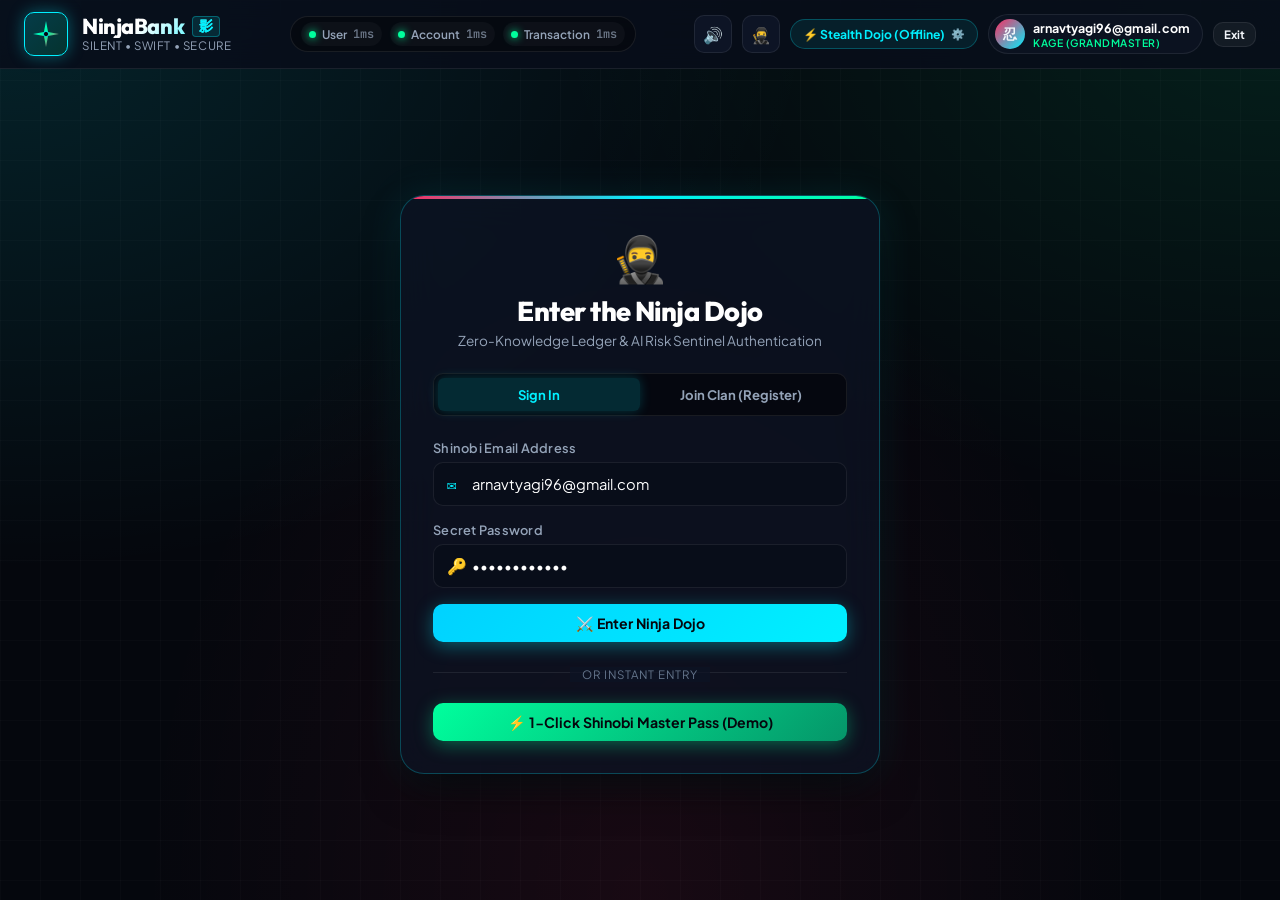
==== commit f8c9b197: "feat: upgrade to NinjaBank cyber-dojo UI with audio SFX, 3D card flip and risk radar" ====
--- a/src/main/resources/static/index.html
+++ b/src/main/resources/static/index.html
@@ -3,616 +3,613 @@
 <head>
   <meta charset="UTF-8">
   <meta name="viewport" content="width=device-width, initial-scale=1.0">
-  <title>NinjaBank - Distributed Banking & Risk Engine</title>
-  <link rel="stylesheet" href="./css/style.css">
+  <title>NinjaBank 🥷 - Autonomous Shinobi Banking & Risk Sentinel</title>
+  <meta name="description" content="Next-generation stealth core banking platform featuring double-entry ledger, deterministic AI risk engine, and microservices architecture.">
+  <link rel="stylesheet" href="./css/ninja.css?v=5.0">
   <link rel="icon" href="data:image/svg+xml,<svg xmlns=%22http://www.w3.org/2000/svg%22 viewBox=%220 0 100 100%22><text y=%22.9em%22 font-size=%2290%22>🥷</text></svg>">
 </head>
 <body>
 
   <!-- ========================================================================= -->
-  <!-- SCREEN 1: ONBOARDING & AUTHENTICATION (USER SERVICE)                      -->
-  <!-- Shown when user is NOT logged in                                          -->
-  <!-- ========================================================================= -->
-  <div class="auth-screen-container" id="auth-screen">
-    <div class="auth-box-wrapper">
+  <!-- TOP STICKY SHINOBI NAVBAR                                                 -->
+  <!-- ========================================================================= -->
+  <header class="ninja-navbar" id="main-ninja-navbar">
+    
+    <!-- Brand / Dojo Crest -->
+    <a href="#dashboard" class="brand-section" id="brand-home-link">
+      <div class="ninja-shuriken-badge">
+        <svg class="shuriken-icon" viewBox="0 0 100 100" fill="none" xmlns="http://www.w3.org/2000/svg">
+          <path d="M50 0 L58 42 L100 50 L58 58 L50 100 L42 58 L0 50 L42 42 Z" fill="url(#shurikenGrad)"/>
+          <circle cx="50" cy="50" r="10" fill="#05070d" stroke="#00f0ff" stroke-width="3"/>
+          <defs>
+            <linearGradient id="shurikenGrad" x1="0%" y1="0%" x2="100%" y2="100%">
+              <stop offset="0%" stop-color="#00f0ff"/>
+              <stop offset="50%" stop-color="#00ff9d"/>
+              <stop offset="100%" stop-color="#ff2a5f"/>
+            </linearGradient>
+          </defs>
+        </svg>
+      </div>
+      <div class="brand-text">
+        <h1>NinjaBank <span class="kanji-mark">影</span></h1>
+        <div class="brand-motto">Silent • Swift • Secure</div>
+      </div>
+    </a>
+
+    <!-- Microservices Topology Cluster Beacons -->
+    <div class="cluster-topology-pills" id="cluster-topology-nodes">
+      <div class="node-pill" id="pill-user-service" title="User Service (Port 8081 / Neon Auth)">
+        <span class="status-beacon" id="beacon-user"></span>
+        <span>User</span>
+        <span class="font-mono text-xs" id="lat-user" style="opacity: 0.7;">1ms</span>
+      </div>
+      <div class="node-pill" id="pill-account-service" title="Account Service (Port 8083 / Core Ledger)">
+        <span class="status-beacon" id="beacon-account"></span>
+        <span>Account</span>
+        <span class="font-mono text-xs" id="lat-account" style="opacity: 0.7;">1ms</span>
+      </div>
+      <div class="node-pill" id="pill-txn-service" title="Transaction Service (Port 8082 / Risk Engine)">
+        <span class="status-beacon" id="beacon-txn"></span>
+        <span>Transaction</span>
+        <span class="font-mono text-xs" id="lat-txn" style="opacity: 0.7;">1ms</span>
+      </div>
+    </div>
+
+    <!-- Nav Controls (Sound FX, Stealth Mode, Gateway Switcher, User Badge) -->
+    <div class="nav-actions">
       
-      <!-- Brand Header -->
-      <div class="auth-brand-header">
-        <div class="brand-logo-large">🥷</div>
-        <h1 class="auth-title">NinjaBank</h1>
-        <p class="auth-subtitle">Distributed Core Banking & Risk Intelligence Suite</p>
-      </div>
-
-      <!-- Microservice Pipeline Banner -->
-      <div class="pipeline-flow-banner">
-        <div class="pipeline-step active">
-          <span class="step-num">1</span>
-          <span class="step-txt">UserService (Auth)</span>
-        </div>
-        <span class="pipeline-arrow">→</span>
-        <div class="pipeline-step">
-          <span class="step-num">2</span>
-          <span class="step-txt">AccountService (Core)</span>
-        </div>
-        <span class="pipeline-arrow">→</span>
-        <div class="pipeline-step">
-          <span class="step-num">3</span>
-          <span class="step-txt">TransactionService (Risk)</span>
-        </div>
-      </div>
-
-      <!-- Auth Card -->
-      <div class="auth-glass-card">
-        
-        <!-- Toggle Tabs: Sign In vs Sign Up -->
-        <div class="auth-tab-switch">
-          <button type="button" class="auth-tab-btn active" id="tab-btn-signin">Sign In</button>
-          <button type="button" class="auth-tab-btn" id="tab-btn-signup">Create Account (Sign Up)</button>
-        </div>
-
-        <!-- FORM 1: SIGN IN -->
-        <form id="form-signin" class="auth-form-body active">
+      <!-- Audio Toggle -->
+      <button class="btn-icon-ninja" id="btn-toggle-sound" title="Toggle Shinobi Audio FX">
+        <span id="sound-icon">🔊</span>
+      </button>
+
+      <!-- Stealth Cloak Toggle -->
+      <button class="btn-icon-ninja" id="btn-toggle-stealth" title="Toggle Shadow Cloak (Hide/Show Balances)">
+        <span>🥷</span>
+      </button>
+
+      <!-- Gateway Selector -->
+      <button class="gateway-chip" id="btn-gateway-selector" title="Switch Service Realms (Local / Cloud / Dojo)">
+        <span id="gateway-current-label">⚡ Stealth Dojo (Offline)</span>
+        <span style="font-size: 0.68rem;">⚙️</span>
+      </button>
+
+      <!-- User Dojo Pill -->
+      <div class="user-dojo-badge" id="user-header-pill">
+        <div class="user-avatar-circle">忍</div>
+        <div class="user-dojo-info">
+          <span class="user-dojo-name" id="header-user-email">arnavtyagi96@gmail.com</span>
+          <span class="user-dojo-rank" id="header-user-rank">Kage (Grandmaster)</span>
+        </div>
+      </div>
+
+      <!-- Sign Out -->
+      <button class="btn-ninja btn-ninja-ghost btn-xs" id="btn-logout" title="Exit Dojo Session">
+        Exit
+      </button>
+    </div>
+
+  </header>
+
+  <!-- ========================================================================= -->
+  <!-- SCREEN 1: SHINOBI AUTHENTICATION SHRINE (USER SERVICE)                    -->
+  <!-- ========================================================================= -->
+  <main class="auth-viewport" id="auth-viewport" style="display: none;">
+    <div class="auth-shrine">
+      
+      <!-- Header Banner -->
+      <div class="auth-banner-header">
+        <div class="auth-emblem">🥷</div>
+        <h2>Enter the Ninja Dojo</h2>
+        <p>Zero-Knowledge Ledger & AI Risk Sentinel Authentication</p>
+      </div>
+
+      <!-- Tab Switcher -->
+      <div class="auth-tabs-bar">
+        <button type="button" class="auth-tab-item active" id="tab-auth-signin">Sign In</button>
+        <button type="button" class="auth-tab-item" id="tab-auth-signup">Join Clan (Register)</button>
+      </div>
+
+      <!-- FORM 1: SIGN IN -->
+      <form id="form-ninja-signin" class="auth-form-panel active">
+        <div class="form-group">
+          <label class="form-label" for="signin-email">Shinobi Email Address</label>
+          <div class="input-icon-ninja">
+            <span class="input-icon-glyph">✉</span>
+            <input type="email" id="signin-email" class="form-control-ninja" value="arnavtyagi96@gmail.com" placeholder="name@domain.com" required>
+          </div>
+        </div>
+
+        <div class="form-group">
+          <label class="form-label" for="signin-password">Secret Password</label>
+          <div class="input-icon-ninja">
+            <span class="input-icon-glyph">🔑</span>
+            <input type="password" id="signin-password" class="form-control-ninja" value="Banking@1234" placeholder="Enter password" required>
+          </div>
+        </div>
+
+        <button type="submit" class="btn-ninja btn-ninja-primary w-100" id="btn-signin-submit">
+          ⚔️ Enter Ninja Dojo
+        </button>
+
+        <div class="auth-divider-line">
+          <span>OR INSTANT ENTRY</span>
+        </div>
+
+        <button type="button" class="btn-ninja btn-ninja-emerald w-100" id="btn-dojo-visitor-pass">
+          ⚡ 1-Click Shinobi Master Pass (Demo)
+        </button>
+      </form>
+
+      <!-- FORM 2: SIGN UP -->
+      <form id="form-ninja-signup" class="auth-form-panel">
+        <div style="display: grid; grid-template-columns: 1fr 1fr; gap: 12px;">
           <div class="form-group">
-            <label for="signin-email">Email Address</label>
-            <input type="email" id="signin-email" class="form-control" value="arnavtyagi96@gmail.com" placeholder="name@domain.com" required>
+            <label class="form-label" for="signup-firstname">First Name</label>
+            <input type="text" id="signup-firstname" class="form-control-ninja" value="Arnav" required>
           </div>
           <div class="form-group">
-            <label for="signin-password">Password</label>
-            <input type="password" id="signin-password" class="form-control" value="Banking@1234" placeholder="Enter your password" required>
-          </div>
-
-          <button type="submit" class="btn-primary w-100 btn-submit-auth" id="btn-submit-signin">
-            🚀 Sign In (User Service)
-          </button>
-
-          <div class="auth-divider">
-            <span>or explore without waiting for cold-start</span>
-          </div>
-
-          <button type="button" class="btn-secondary w-100" id="btn-guest-pass">
-            ⚡ Instant Demo Login
-          </button>
-        </form>
-
-        <!-- FORM 2: SIGN UP (USER SERVICE) -->
-        <form id="form-signup" class="auth-form-body">
-          <div class="form-row-dual">
-            <div class="form-group">
-              <label for="signup-firstname">First Name</label>
-              <input type="text" id="signup-firstname" class="form-control" placeholder="Arnav" required>
-            </div>
-            <div class="form-group">
-              <label for="signup-lastname">Last Name</label>
-              <input type="text" id="signup-lastname" class="form-control" placeholder="Tyagi" required>
-            </div>
-          </div>
-
-          <div class="form-group">
-            <label for="signup-email">Email Address</label>
-            <input type="email" id="signup-email" class="form-control" placeholder="arnavtyagi@example.com" required>
-          </div>
-
-          <div class="form-group">
-            <label for="signup-password">Password</label>
-            <input type="password" id="signup-password" class="form-control" placeholder="Minimum 6 characters" required>
-          </div>
-
-          <div class="form-row-dual">
-            <div class="form-group">
-              <label for="signup-phone">Phone Number</label>
-              <input type="tel" id="signup-phone" class="form-control" placeholder="9876543210" required>
-            </div>
-            <div class="form-group">
-              <label for="signup-dob">Date of Birth</label>
-              <input type="date" id="signup-dob" class="form-control" value="2000-01-15" required>
-            </div>
-          </div>
-
-          <button type="submit" class="btn-primary w-100 btn-submit-auth" id="btn-submit-signup">
-            📝 Create Account in UserService
-          </button>
-        </form>
-
-        <!-- FORM 3: OTP VERIFICATION (Shown after signup if needed) -->
-        <form id="form-otp" class="auth-form-body">
-          <div class="otp-notice">
-            <span>📬 6-Digit OTP sent to:</span>
-            <strong id="otp-target-email">user@example.com</strong>
-          </div>
-          <div class="form-group">
-            <label for="otp-input-code">Enter OTP Code</label>
-            <input type="text" id="otp-input-code" class="form-control text-center font-bold font-mono text-lg" placeholder="123456" maxlength="6" required>
-          </div>
-          <button type="submit" class="btn-primary w-100" id="btn-submit-otp">
-            ✅ Verify & Activate Account
-          </button>
-          <button type="button" class="btn-ghost w-100 mt-2 text-xs" id="btn-back-to-signin">
-            ← Back to Sign In
-          </button>
-        </form>
-
-      </div>
-
-      <!-- Live Service Endpoint Indicators -->
-      <div class="auth-endpoints-bar">
-        <span>Target: <code>https://userservice-bank.onrender.com</code></span>
-      </div>
-
-    </div>
-  </div>
-
-
-  <!-- ========================================================================= -->
-  <!-- SCREEN 2: MAIN BANKING APP DASHBOARD                                      -->
-  <!-- Shown when user IS logged in                                              -->
-  <!-- ========================================================================= -->
-  <div class="main-app-screen" id="main-app-screen" style="display: none;">
-
-    <!-- Top App Navigation -->
-    <header class="app-navbar">
-      <div class="brand-wrapper">
-        <div class="brand-logo-icon">🥷</div>
-        <div>
-          <div class="brand-title">NinjaBank <span class="brand-tag">PRO</span></div>
-          <div class="brand-subtitle">Distributed Banking Architecture</div>
-        </div>
-      </div>
-
-      <!-- Live Microservices Health Dots -->
-      <div class="service-health-grid">
-        <div class="service-pill" id="pill-user" title="UserService (Identity & Auth)">
-          <span class="dot-status" id="dot-user"></span>
-          <span>User Service</span>
-          <span class="pill-latency" id="lat-user">...</span>
-        </div>
-        <div class="service-pill" id="pill-account" title="AccountService (Core Banking & Ledger)">
-          <span class="dot-status" id="dot-account"></span>
-          <span>Account Service</span>
-          <span class="pill-latency" id="lat-account">...</span>
-        </div>
-        <div class="service-pill" id="pill-txn" title="TransactionService (Deterministic Risk Engine)">
-          <span class="dot-status" id="dot-txn"></span>
-          <span>Transaction Service</span>
-          <span class="pill-latency" id="lat-txn">...</span>
-        </div>
-      </div>
-
-      <!-- User Session & Logout -->
-      <div class="user-session-bar">
-        <div class="user-avatar-badge">
-          <span class="avatar-icon">👤</span>
-          <div class="avatar-info">
-            <span class="avatar-email" id="header-user-email">arnavtyagi96@gmail.com</span>
-            <span class="avatar-role" id="header-user-role">VERIFIED USER</span>
-          </div>
-        </div>
-        <button class="btn-secondary btn-sm" id="btn-logout" title="Sign out from session">
-          🚪 Logout
+            <label class="form-label" for="signup-lastname">Last Name</label>
+            <input type="text" id="signup-lastname" class="form-control-ninja" value="Tyagi" required>
+          </div>
+        </div>
+
+        <div class="form-group">
+          <label class="form-label" for="signup-email">Email (Brevo OTP Verification)</label>
+          <input type="email" id="signup-email" class="form-control-ninja" value="arnavtyagi96@gmail.com" required>
+        </div>
+
+        <div class="form-group">
+          <label class="form-label" for="signup-password">Master Password</label>
+          <input type="password" id="signup-password" class="form-control-ninja" placeholder="Create strong passphrase" required>
+        </div>
+
+        <button type="submit" class="btn-ninja btn-ninja-primary w-100" id="btn-signup-submit">
+          📜 Register & Dispatch OTP
         </button>
-      </div>
-    </header>
-
-    <!-- Main Content Container -->
-    <main class="app-container">
-
-      <!-- Banking Dashboard Grid -->
-      <div class="dashboard-grid">
-
-        <!-- ================= LEFT COLUMN ================= -->
-        <div class="dashboard-left">
-
-          <!-- 1. ACCOUNT SERVICE CARD (Core Balances & Account Info) -->
-          <div class="glass-card mb-4">
-            <div class="card-header-flex">
-              <div class="card-title-group">
-                <h3>💳 Core Account & Balances</h3>
-                <span class="badge-tag live-badge">AccountService</span>
-              </div>
-              <div class="card-actions-group">
-                <button class="btn-success btn-xs" id="btn-action-deposit">
-                  + Add Money (Deposit)
-                </button>
-                <button class="btn-secondary btn-xs" id="btn-refresh-balance" title="Refresh from Account Service">
-                  🔄 Refresh
-                </button>
-              </div>
-            </div>
-
-            <!-- Virtual Bank Card -->
-            <div class="virtual-bank-card">
-              <div class="card-chip-row">
-                <span class="card-chip"></span>
-                <span class="card-network-brand">NINJA BANK</span>
-              </div>
-              <div class="card-balance-display">
-                <span class="card-balance-label">Available Balance (AccountService)</span>
-                <div class="card-balance-val" id="display-balance">₹0.00</div>
-              </div>
-              <div class="card-footer-row">
-                <div>
-                  <span class="card-sub-label">ACCOUNT NUMBER</span>
-                  <span class="card-account-num font-mono" id="display-account-num">ACC-1001</span>
-                </div>
-                <div>
-                  <span class="card-sub-label">HOLDER</span>
-                  <span class="card-holder-name" id="display-holder-name">Arnav Tyagi</span>
-                </div>
-                <div>
-                  <span class="card-sub-label">STATUS</span>
-                  <span class="status-active-pill" id="display-account-status">ACTIVE</span>
-                </div>
-              </div>
-            </div>
-
-            <!-- Architecture callout -->
-            <div class="arch-tip-banner">
-              <span class="tip-icon">ℹ️</span>
-              <span><strong>AccountService</strong> holds the real balance. When you transfer, <strong>TransactionService</strong> calculates risk, and then instructs <strong>AccountService</strong> to debit/credit!</span>
-            </div>
-          </div>
-
-          <!-- 2. TRANSACTION SERVICE & RISK ENGINE (Send Money) -->
-          <div class="glass-card">
-            <div class="card-header-flex">
-              <div class="card-title-group">
-                <h3>🛡️ Send Money via Transaction Service</h3>
-                <span class="badge-tag" style="background: rgba(99, 102, 241, 0.2); color: var(--primary-light);">Deterministic Risk Engine</span>
-              </div>
-              <div class="device-fingerprint-pill">
-                <span>📱 Device:</span>
-                <code id="display-device-id">DEV-HASH</code>
-              </div>
-            </div>
-
-            <!-- Transfer Form -->
-            <form id="transfer-money-form">
+      </form>
+
+      <!-- FORM 3: OTP VERIFICATION -->
+      <form id="form-ninja-otp" class="auth-form-panel">
+        <div style="text-align: center; margin-bottom: 16px;">
+          <div style="font-size: 0.85rem; color: var(--text-muted);">Enter 6-digit verification code sent to:</div>
+          <strong id="otp-display-email" style="color: var(--chakra-cyan); font-family: var(--font-mono);">user@domain.com</strong>
+        </div>
+
+        <div class="form-group">
+          <input type="text" id="otp-input-field" class="form-control-ninja font-mono" maxlength="6" style="text-align: center; font-size: 1.5rem; letter-spacing: 0.3em; font-weight: 800;" placeholder="123456" required>
+        </div>
+
+        <button type="submit" class="btn-ninja btn-ninja-emerald w-100">
+          ✅ Verify & Activate Vault
+        </button>
+      </form>
+
+    </div>
+  </main>
+
+  <!-- ========================================================================= -->
+  <!-- SCREEN 2: SHINOBI BANKING DASHBOARD                                       -->
+  <!-- ========================================================================= -->
+  <div class="dojo-dashboard-wrapper" id="dashboard-viewport" style="display: none;">
+    
+    <!-- Hero Banner -->
+    <div class="dashboard-hero-header">
+      <div class="hero-welcome">
+        <h2>Grandmaster Chamber & Vaults <span style="font-size: 1.3rem;">🏯</span></h2>
+        <p>Decentralized core banking ledger with real-time shadow risk mitigation.</p>
+      </div>
+      <div class="ninja-status-indicator">
+        <div class="rank-pill">
+          <span>⚔️</span>
+          <span>RANK: SHINOBI KAGE</span>
+        </div>
+      </div>
+    </div>
+
+    <!-- Main Grid -->
+    <div class="dojo-grid-layout">
+      
+      <!-- ================= LEFT COLUMN: CARD & TRANSFER ================= -->
+      <div class="dojo-col-left">
+
+        <!-- 1. HOLOGRAPHIC 3D FLIP NINJA BLACK CARD -->
+        <div class="ninja-glass-card">
+          <div class="card-top-bar">
+            <div class="card-title-combo">
+              <h3>💳 Shinobi Black Card</h3>
+              <span class="tag-service-badge account" id="card-status-tag">ACTIVE</span>
+            </div>
+            <button class="btn-ninja btn-ninja-ghost btn-xs" id="btn-flip-card" title="Flip card to inspect CVV & stripe">
+              🔄 Flip Card
+            </button>
+          </div>
+
+          <!-- 3D Card Flipper -->
+          <div class="card-flipper-container">
+            <div class="ninja-black-card" id="ninja-black-card" title="Click anywhere on card to flip!">
               
-              <div class="form-row-dual">
-                <div class="form-group">
-                  <label for="txn-from-account">From Account (Source)</label>
-                  <input type="text" id="txn-from-account" class="form-control" value="ACC-1001" required>
-                </div>
-                <div class="form-group">
-                  <label for="txn-to-account">Receiver Account Number</label>
-                  <input type="text" id="txn-to-account" class="form-control" value="ACC-2002" placeholder="e.g. ACC-2002" required>
-                </div>
-              </div>
-
-              <!-- Beneficiary Quick Chips -->
-              <div class="quick-chips-row mb-3">
-                <span class="quick-chip-label">Quick Beneficiary:</span>
-                <button type="button" class="chip-btn" data-fill-rec="ACC-2002">ACC-2002 (Frequent)</button>
-                <button type="button" class="chip-btn" data-fill-rec="ACC-9999">ACC-9999 (New Receiver +20 Risk)</button>
-                <button type="button" class="chip-btn" data-fill-rec="ACC-5555">ACC-5555 (External)</button>
-              </div>
-
-              <div class="form-group">
-                <label for="txn-amount">Transfer Amount (INR)</label>
-                <div class="input-icon-wrapper">
-                  <span class="input-symbol">₹</span>
-                  <input type="number" id="txn-amount" class="form-control has-symbol" value="2500" min="1" step="any" required>
-                </div>
-              </div>
-
-              <!-- Amount Preset Chips -->
-              <div class="quick-chips-row mb-4">
-                <span class="quick-chip-label">Quick Amounts:</span>
-                <button type="button" class="chip-btn" data-set-amt="500">₹500 (Low Risk)</button>
-                <button type="button" class="chip-btn" data-set-amt="2500">₹2,500 (Normal)</button>
-                <button type="button" class="chip-btn" data-set-amt="25000">₹25,000 (Medium)</button>
-                <button type="button" class="chip-btn" data-set-amt="75000">₹75,000 (High Risk)</button>
-                <button type="button" class="chip-btn" data-set-amt="150000">₹1,50,000 (Very High)</button>
-              </div>
-
-              <!-- LIVE DETERMINISTIC RISK METER GAUGE -->
-              <div class="risk-meter-container mb-4">
-                <div class="risk-meter-header">
-                  <div>
-                    <div class="risk-engine-label">
-                      <span class="pulse-dot"></span>
-                      <span>Real-Time Risk Engine Assessment</span>
-                    </div>
-                    <div class="risk-summary-text" id="live-risk-summary">
-                      Evaluating deterministic rules before transfer...
-                    </div>
-                  </div>
-                  <div class="risk-score-badge-wrap">
-                    <div class="risk-score-display-group">
-                      <span class="risk-score-display" id="live-risk-score">0</span>
-                      <span class="risk-score-max">/100</span>
-                    </div>
-                    <div>
-                      <span class="risk-level-badge low" id="live-risk-badge">LOW RISK</span>
-                    </div>
+              <!-- Card Front -->
+              <div class="card-face card-front">
+                <div class="card-header-row">
+                  <div class="emv-gold-chip"></div>
+                  <div class="card-brand-tag">
+                    <span>NINJA BANK</span>
+                    <span style="font-size: 1.1rem;">🥷</span>
                   </div>
                 </div>
 
-                <!-- Animated Progress Bar -->
-                <div class="risk-progress-track">
-                  <div class="risk-progress-bar" id="live-risk-bar" style="width: 0%; background-color: var(--risk-low);"></div>
+                <div class="card-balance-section">
+                  <div class="card-balance-lbl">
+                    <span>CHAKRA RESERVES (BALANCE)</span>
+                    <span style="cursor: pointer;" onclick="toggleStealthMode()" title="Toggle visibility">👁</span>
+                  </div>
+                  <div class="card-balance-amount" id="card-balance-display">₹1,50,000.00</div>
                 </div>
 
-                <!-- Threshold Markers -->
-                <div class="risk-threshold-markers">
-                  <span class="marker low">0–30: LOW (Instant)</span>
-                  <span class="marker med">31–80: MEDIUM (Confirm)</span>
-                  <span class="marker high">81–100: HIGH (Risk Password)</span>
-                </div>
-
-                <!-- Triggered Risk Factors -->
-                <div class="factors-section mt-3">
-                  <span class="factors-label">Triggered Risk Factors:</span>
-                  <div class="factors-pill-group" id="live-risk-factors">
-                    <span class="factor-none">No critical factors triggered</span>
+                <div class="card-footer-info">
+                  <div>
+                    <div class="card-num-masked" id="card-masked-digits">4532 •••• •••• 1001</div>
+                    <div class="card-owner-name" id="card-holder-name">Arnav Tyagi</div>
+                  </div>
+                  <div class="card-expiry-box">
+                    <div style="font-size: 0.65rem; color: var(--text-stealth);">EXP</div>
+                    <div class="card-expiry-val">09/32</div>
                   </div>
                 </div>
               </div>
 
-              <!-- Submit Transfer Button -->
-              <button type="submit" class="btn-primary btn-lg w-100" id="btn-execute-transfer">
-                🚀 Initiate Secure Transfer (Calls TransactionService → AccountService)
+              <!-- Card Back -->
+              <div class="card-face card-back">
+                <div class="magnetic-strip"></div>
+                <div class="back-content-inner">
+                  <div class="signature-cvv-row">
+                    <div class="signature-strip">Arnav Tyagi</div>
+                    <div class="cvv-box" id="card-cvv-display">907</div>
+                  </div>
+                  <div class="back-disclaimer">
+                    This card is issued by NinjaBank Autonomous Ledger. Unauthorized usage will trigger immediate Jutsu security locks.
+                  </div>
+                </div>
+              </div>
+
+            </div>
+          </div>
+
+          <!-- Quick Jutsu Buttons Row -->
+          <div class="jutsu-actions-row">
+            <div class="jutsu-btn" id="jutsu-btn-deposit" title="Deposit funds into vault">
+              <span class="jutsu-glyph">🪙</span>
+              <span class="jutsu-label">Summon Gold</span>
+            </div>
+            <div class="jutsu-btn" id="jutsu-btn-transfer" title="Send money to another account">
+              <span class="jutsu-glyph">⚔️</span>
+              <span class="jutsu-label">Shadow Send</span>
+            </div>
+            <div class="jutsu-btn" id="jutsu-btn-lock" title="Freeze or unlock card">
+              <span class="jutsu-glyph">🔒</span>
+              <span class="jutsu-label">Stealth Lock</span>
+            </div>
+            <div class="jutsu-btn" id="jutsu-btn-scroll" title="Scroll down to transaction history">
+              <span class="jutsu-glyph">📜</span>
+              <span class="jutsu-label">Secret Scroll</span>
+            </div>
+          </div>
+        </div>
+
+        <!-- 2. SHADOW TRANSFER (SHURIKEN SEND) WITH LIVE RISK RADAR -->
+        <div class="ninja-glass-card">
+          <div class="card-top-bar">
+            <div class="card-title-combo">
+              <h3>⚔️ Shadow Transfer</h3>
+              <span class="tag-service-badge txn">TransactionService</span>
+            </div>
+            <div style="font-size: 0.72rem; color: var(--text-muted); font-family: var(--font-mono);">
+              Device: <span id="display-device-id" style="color: var(--chakra-cyan);">DEV-INIT</span>
+            </div>
+          </div>
+
+          <form id="ninja-transfer-form">
+            <div style="display: grid; grid-template-columns: 1fr 1fr; gap: 14px; margin-bottom: 12px;">
+              <div class="form-group" style="margin-bottom: 0;">
+                <label class="form-label" for="txn-from-account">From Account (Source)</label>
+                <input type="text" id="txn-from-account" class="form-control-ninja font-mono" value="ACC-1001" required>
+              </div>
+              <div class="form-group" style="margin-bottom: 0;">
+                <label class="form-label" for="txn-to-account">Receiver Vault</label>
+                <input type="text" id="txn-to-account" class="form-control-ninja font-mono" value="ACC-2002" placeholder="e.g. ACC-2002" required>
+              </div>
+            </div>
+
+            <!-- Quick Beneficiary Chips -->
+            <div style="display: flex; gap: 6px; flex-wrap: wrap; margin-bottom: 14px;">
+              <span style="font-size: 0.72rem; color: var(--text-stealth); align-self: center;">Frequent:</span>
+              <button type="button" class="btn-ninja btn-ninja-ghost btn-xs" data-quick-receiver="ACC-2002">ACC-2002 (Shadow Clan)</button>
+              <button type="button" class="btn-ninja btn-ninja-ghost btn-xs" data-quick-receiver="ACC-9999">ACC-9999 (Rogue +35 Risk)</button>
+              <button type="button" class="btn-ninja btn-ninja-ghost btn-xs" data-quick-receiver="ACC-5555">ACC-5555 (Imperial)</button>
+            </div>
+
+            <!-- Amount Input -->
+            <div class="form-group">
+              <label class="form-label" for="txn-amount">Transfer Amount (₹ INR)</label>
+              <div class="input-icon-ninja">
+                <span class="input-icon-glyph">₹</span>
+                <input type="number" id="txn-amount" class="form-control-ninja font-mono font-bold text-lg" value="5000" min="1" step="any" required>
+              </div>
+            </div>
+
+            <!-- Amount Presets -->
+            <div style="display: flex; gap: 6px; flex-wrap: wrap; margin-bottom: 18px;">
+              <span style="font-size: 0.72rem; color: var(--text-stealth); align-self: center;">Presets:</span>
+              <button type="button" class="btn-ninja btn-ninja-ghost btn-xs" data-quick-amount="500">+₹500</button>
+              <button type="button" class="btn-ninja btn-ninja-ghost btn-xs" data-quick-amount="2500">+₹2,500</button>
+              <button type="button" class="btn-ninja btn-ninja-ghost btn-xs" data-quick-amount="25000">+₹25,000</button>
+              <button type="button" class="btn-ninja btn-ninja-ghost btn-xs" data-quick-amount="75000">+₹75,000</button>
+              <button type="button" class="btn-ninja btn-ninja-ghost btn-xs" data-quick-amount="150000">+₹1,50,000</button>
+            </div>
+
+            <!-- DETERMINISTIC NINJA RISK RADAR & SENTINEL HUD -->
+            <div class="sentinel-hud-container">
+              <div class="hud-top-meta">
+                <div class="hud-radar-label">
+                  <div class="radar-sweep-icon"></div>
+                  <span>Shinobi Sentinel Radar</span>
+                </div>
+                <div style="display: flex; align-items: center; gap: 10px;">
+                  <div class="score-odometer">
+                    <span class="num" id="risk-score-num">18</span>
+                    <span class="denom">/100</span>
+                  </div>
+                  <span class="risk-level-tag low" id="risk-level-badge">LOW RISK</span>
+                </div>
+              </div>
+
+              <div class="gauge-track-ninja">
+                <div class="gauge-fill-ninja" id="risk-gauge-fill" style="width: 18%; background-color: var(--shuriken-green);"></div>
+              </div>
+
+              <div class="threshold-ticks-row">
+                <span>0-30: LOW (Instant)</span>
+                <span>31-80: MEDIUM (Confirm)</span>
+                <span>81-100: HIGH (Risk PIN)</span>
+              </div>
+
+              <div style="font-size: 0.76rem; color: var(--text-muted); margin-top: 10px;" id="risk-summary-text">
+                Chakra flow normal. Swift shadow transfer permitted immediately.
+              </div>
+
+              <div class="risk-factors-tray" id="risk-factors-tray">
+                <span class="factor-none-tag">✓ No critical risk anomalies detected</span>
+              </div>
+            </div>
+
+            <button type="submit" class="btn-ninja btn-ninja-primary w-100" id="btn-execute-transfer" style="margin-top: 18px; padding: 13px;">
+              ⚔️ Execute Shadow Transfer
+            </button>
+          </form>
+        </div>
+
+      </div>
+
+      <!-- ================= RIGHT COLUMN: SCROLL & SENTINEL PROFILE ================= -->
+      <div class="dojo-col-right">
+
+        <!-- 3. SCROLL OF SECRETS: TRANSACTION LEDGER -->
+        <div class="ninja-glass-card">
+          <div class="card-top-bar">
+            <div class="card-title-combo">
+              <h3>📜 Scroll of Secrets</h3>
+              <span class="tag-service-badge account" id="passbook-count-badge">2 Records</span>
+            </div>
+            <div class="scroll-header-actions">
+              <div class="search-ninja-box">
+                <span class="search-glyph">🔍</span>
+                <input type="text" id="passbook-search-input" class="form-control-ninja" placeholder="Filter ledger...">
+              </div>
+              <button class="btn-ninja btn-ninja-ghost btn-xs" id="btn-clear-history" title="Clear local passbook history">
+                Clear
               </button>
-
-            </form>
-          </div>
-
-        </div>
-
-        <!-- ================= RIGHT COLUMN ================= -->
-        <div class="dashboard-right">
-
-          <!-- 1. USER RISK PROFILE & SECURITY SHIELD -->
-          <div class="glass-card mb-4">
-            <div class="card-header-flex">
-              <div class="card-title-group">
-                <h3>🛡️ User Risk Profile</h3>
-                <span class="badge-tag">UserRiskProfile</span>
-              </div>
-              <button class="btn-secondary btn-xs" id="btn-open-set-risk-pwd">
-                🔐 Set Risk Password
-              </button>
-            </div>
-
-            <!-- Security Alert Box -->
-            <div class="security-status-alert safe" id="security-alert-box">
-              <span class="alert-icon">🛡️</span>
-              <div class="alert-content">
-                <strong id="security-alert-status">Account Safe & Normal</strong>
-                <span id="security-alert-msg">Transfers fully permitted under standard risk assessment.</span>
-              </div>
-            </div>
-
-            <!-- Metric Stats Grid -->
-            <div class="profile-stats-grid">
-              <div class="stat-metric-box">
-                <div class="metric-value" id="profile-base-score">0</div>
-                <div class="metric-label">Base Risk Score</div>
-              </div>
-              <div class="stat-metric-box">
-                <div class="metric-value text-success" id="profile-safe-audits">0</div>
-                <div class="metric-label">Safe Audits (-5)</div>
-              </div>
-              <div class="stat-metric-box">
-                <div class="metric-value text-danger" id="profile-unsafe-audits">0</div>
-                <div class="metric-label">Unsafe Audits (+15)</div>
-              </div>
-              <div class="stat-metric-box">
-                <div class="metric-value text-warning" id="profile-failed-pwds">0 / 6</div>
-                <div class="metric-label">Failed Passwords</div>
-              </div>
-            </div>
-
-            <!-- Penalty 6-Step Stepper -->
-            <div class="failed-attempts-stepper mb-3">
-              <div class="stepper-label">Risk Password Failure Penalty Stages:</div>
-              <div class="stepper-track">
-                <div class="step-pill" id="step-1">1</div>
-                <div class="step-pill" id="step-2">2</div>
-                <div class="step-pill" id="step-3">3</div>
-                <div class="step-pill warn" id="step-4">4 ⚠️</div>
-                <div class="step-pill danger" id="step-5">5 ⏳</div>
-                <div class="step-pill frozen" id="step-6">6 ❄️</div>
-              </div>
-            </div>
-
-            <!-- Compliance Simulator Buttons -->
-            <div style="border-top: 1px solid var(--border-subtle); padding-top: 14px; margin-top: 14px;">
-              <span class="text-xs text-subtle font-bold" style="display: block; margin-bottom: 8px;">ADMIN AUDIT REVIEW SIMULATOR:</span>
-              <div class="form-row-dual">
-                <button type="button" class="btn-success btn-xs" id="btn-audit-safe">
-                  ✅ Audit SAFE (-5)
-                </button>
-                <button type="button" class="btn-danger btn-xs" id="btn-audit-unsafe">
-                  ⚠️ Audit UNSAFE (+15)
-                </button>
-              </div>
-            </div>
-          </div>
-
-          <!-- 2. ARCHITECTURE & MICROSERVICES CLUSTER EXPLORER -->
-          <div class="glass-card">
-            <div class="card-header-flex">
-              <div class="card-title-group">
-                <h3>🌐 Distributed Architecture</h3>
-                <span class="badge-tag">3 Microservices</span>
-              </div>
-              <button class="btn-secondary btn-xs" id="btn-ping-cluster">
-                ⚡ Ping All
-              </button>
-            </div>
-
-            <div class="cluster-summary-list">
-              <div class="cluster-item">
-                <div class="cluster-item-title">
-                  <span class="dot-status" id="dot-cluster-user"></span>
-                  <strong>1. UserService</strong>
-                </div>
-                <div class="cluster-item-desc">Handles user registration, BCrypt password hashing, JWT tokens & devices.</div>
-                <code class="cluster-item-url">https://userservice-bank.onrender.com</code>
-              </div>
-
-              <div class="cluster-item">
-                <div class="cluster-item-title">
-                  <span class="dot-status" id="dot-cluster-txn"></span>
-                  <strong>2. TransactionService (Risk Engine)</strong>
-                </div>
-                <div class="cluster-item-desc">Scores transactions 0–100, enforces Medium confirmation & High Risk Password gates, then calls AccountService.</div>
-                <code class="cluster-item-url">https://transactionservice-bank.onrender.com</code>
-              </div>
-
-              <div class="cluster-item">
-                <div class="cluster-item-title">
-                  <span class="dot-status" id="dot-cluster-acc"></span>
-                  <strong>3. AccountService</strong>
-                </div>
-                <div class="cluster-item-desc">Maintains master bank balances, debit/credit ledger, and deposit/withdraw endpoints.</div>
-                <code class="cluster-item-url">https://accountservice-bank.onrender.com</code>
-              </div>
-            </div>
-          </div>
-
-        </div>
-
-      </div>
-
-      <!-- ================= RECENT PASSBOOK / AUDIT LEDGER ================= -->
-      <div class="glass-card mt-4">
-        <div class="card-header-flex">
-          <div class="card-title-group">
-            <h3>📜 Transaction Passbook & Risk Audit Trail</h3>
-            <span class="badge-tag" id="passbook-counter">0 Transactions</span>
-          </div>
-          <button class="btn-secondary btn-xs" id="btn-clear-history">
-            Clear Local Logs
+            </div>
+          </div>
+
+          <div class="passbook-scroll-wrapper">
+            <table class="ledger-table">
+              <thead>
+                <tr>
+                  <th>ID / Time</th>
+                  <th>Type</th>
+                  <th>Route</th>
+                  <th>Amount</th>
+                  <th>Status</th>
+                </tr>
+              </thead>
+              <tbody id="passbook-tbody">
+                <!-- Dynamically populated rows -->
+              </tbody>
+            </table>
+          </div>
+        </div>
+
+        <!-- 4. SHINOBI DEFENSE MATRIX & ANOMALY RADAR -->
+        <div class="ninja-glass-card">
+          <div class="card-top-bar">
+            <div class="card-title-combo">
+              <h3>🛡️ Shinobi Defense Matrix</h3>
+              <span class="tag-service-badge risk">AI Sentinel</span>
+            </div>
+          </div>
+
+          <div style="display: grid; grid-template-columns: 1fr 1fr; gap: 12px; margin-bottom: 16px;">
+            <div style="background: rgba(5, 7, 13, 0.6); padding: 12px; border-radius: var(--radius-sm); border: 1px solid var(--border-subtle);">
+              <div style="font-size: 0.7rem; color: var(--text-stealth);">SECURITY STATUS</div>
+              <div style="font-size: 0.92rem; font-weight: 800; color: var(--shuriken-green); margin-top: 4px;">UNCOMPROMISED</div>
+            </div>
+            <div style="background: rgba(5, 7, 13, 0.6); padding: 12px; border-radius: var(--radius-sm); border: 1px solid var(--border-subtle);">
+              <div style="font-size: 0.7rem; color: var(--text-stealth);">RISK PIN PROTECTION</div>
+              <div style="font-size: 0.92rem; font-weight: 800; color: var(--chakra-cyan); margin-top: 4px;">BCRYPT ARMORED</div>
+            </div>
+          </div>
+
+          <div style="font-size: 0.8rem; color: var(--text-muted); line-height: 1.5; margin-bottom: 14px;">
+            Deterministic risk engine models device telemetry, velocity spikes, midnight transfers, and account histories. High risk transactions trigger mandatory secondary PIN verification.
+          </div>
+
+          <button class="btn-ninja btn-ninja-ghost btn-sm w-100" onclick="showNinjaToast('🔑 Shinobi Risk PIN is primed with BCrypt hashing', 'success')">
+            ⚙️ Configure Secondary Shinobi PIN
           </button>
         </div>
 
-        <div class="table-responsive mt-3">
-          <table class="transaction-table">
-            <thead>
-              <tr>
-                <th>Transaction ID</th>
-                <th>Route (From → To)</th>
-                <th>Amount</th>
-                <th>Risk Score</th>
-                <th>Gate Level</th>
-                <th>Triggered Factors</th>
-                <th>Status</th>
-                <th>Timestamp</th>
-              </tr>
-            </thead>
-            <tbody id="passbook-table-body">
-              <tr>
-                <td colspan="8" class="text-center text-muted p-4">
-                  No transactions executed yet. Initiate a transfer above!
-                </td>
-              </tr>
-            </tbody>
-          </table>
-        </div>
-      </div>
-
-    </main>
+      </div>
+
+    </div>
 
   </div>
 
-
-  <!-- ========================================================================= -->
-  <!-- MODALS                                                                    -->
-  <!-- ========================================================================= -->
-
-  <!-- Modal 1: MEDIUM Risk Confirmation Modal -->
-  <div class="modal-backdrop" id="modal-medium-confirm">
-    <div class="modal-window">
-      <div class="modal-icon-badge warning">⚠️</div>
-      <h3 class="modal-title">Medium Risk Detected</h3>
-      <p class="modal-desc">
-        Transaction score is in the elevated range (31–80). Explicit confirmation is required before Transaction Service calls Account Service.
+  <!-- ========================================================================= -->
+  <!-- MODALS SYSTEM                                                             -->
+  <!-- ========================================================================= -->
+
+  <!-- MODAL 1: MEDIUM RISK CONFIRMATION -->
+  <div class="modal-veil" id="modal-confirm-medium">
+    <div class="modal-scroll-box">
+      <button class="modal-close-cross">×</button>
+      <div style="font-size: 2.2rem; text-align: center; margin-bottom: 8px;">⚠️</div>
+      <h3 style="text-align: center; font-size: 1.3rem; margin-bottom: 8px;">Medium Risk Confirmation</h3>
+      <p style="font-size: 0.85rem; color: var(--text-muted); text-align: center; margin-bottom: 14px;">
+        Risk score exceeded standard threshold (31-80). Please explicitly verify your intention before funds leave your vault.
       </p>
-      <div class="alert-box-warn mb-3" id="modal-medium-factors">
-        Triggered Factors: LARGE_TRANSACTION
-      </div>
-      <div class="modal-actions">
-        <button class="btn-secondary" id="btn-medium-cancel">Cancel Transfer</button>
-        <button class="btn-primary" id="btn-medium-confirm">Confirm & Authorize</button>
+      <div id="modal-medium-factors-txt" style="background: rgba(251, 191, 36, 0.12); border: 1px solid rgba(251, 191, 36, 0.35); padding: 10px; border-radius: var(--radius-sm); font-size: 0.78rem; color: var(--kage-gold); margin-bottom: 18px;">
+        Triggered Factors: LARGE_TRANSFER
+      </div>
+      <div style="display: flex; gap: 10px;">
+        <button class="btn-ninja btn-ninja-ghost w-100" id="btn-medium-cancel">Abort</button>
+        <button class="btn-ninja btn-ninja-primary w-100" id="btn-medium-confirm">Authorize Transfer</button>
       </div>
     </div>
   </div>
 
-  <!-- Modal 2: HIGH Risk Password Modal -->
-  <div class="modal-backdrop" id="modal-high-password">
-    <div class="modal-window">
-      <div class="modal-icon-badge danger">🚨</div>
-      <h3 class="modal-title">High Risk Verification</h3>
-      <p class="modal-desc">
-        Risk score &gt; 80 detected. To protect your funds, enter your dedicated BCrypt Risk Password to proceed:
+  <!-- MODAL 2: HIGH RISK PASSWORD CHALLENGE -->
+  <div class="modal-veil" id="modal-high-risk-pwd">
+    <div class="modal-scroll-box danger-border">
+      <button class="modal-close-cross">×</button>
+      <div style="font-size: 2.2rem; text-align: center; margin-bottom: 8px;">🚨</div>
+      <h3 style="text-align: center; font-size: 1.3rem; color: var(--katana-crimson); margin-bottom: 8px;">High-Risk Gate Activated</h3>
+      <p style="font-size: 0.85rem; color: var(--text-muted); text-align: center; margin-bottom: 16px;">
+        Risk score &gt; 80! Due to significant amount or flagged rogue recipient, enter your secondary Shinobi Risk PIN to authorize.
       </p>
       <div class="form-group">
-        <label for="input-modal-risk-pwd">Risk Password</label>
-        <input type="password" id="input-modal-risk-pwd" class="form-control" placeholder="Enter Risk Password" autocomplete="off">
-      </div>
-      <div class="security-rules-box mb-3">
-        <strong>⚠️ Security Penalty Policy:</strong>
-        <div>• 1–3 failed attempts: Retry allowed</div>
-        <div>• 4th failed: Security Warning</div>
-        <div>• 5th failed: 15-Minute Rate Limit</div>
-        <div>• 6th failed: Account Frozen for 24 Hours</div>
-      </div>
-      <div class="modal-actions">
-        <button class="btn-secondary" id="btn-high-cancel">Abort Transfer</button>
-        <button class="btn-danger" id="btn-high-submit">Verify & Authorize</button>
+        <label class="form-label">Secondary Shinobi PIN / Passphrase</label>
+        <input type="password" id="input-risk-pwd-prompt" class="form-control-ninja" placeholder="Enter PIN (e.g. ninja123)">
+      </div>
+      <div style="display: flex; gap: 10px; margin-top: 14px;">
+        <button class="btn-ninja btn-ninja-ghost w-100" id="btn-high-cancel">Cancel</button>
+        <button class="btn-ninja btn-ninja-crimson w-100" id="btn-high-submit">Verify &amp; Disburse</button>
       </div>
     </div>
   </div>
 
-  <!-- Modal 3: Set/Update Risk Password Modal -->
-  <div class="modal-backdrop" id="modal-set-password">
-    <div class="modal-window">
-      <div class="modal-icon-badge primary" style="background: rgba(99, 102, 241, 0.2); color: var(--primary-light);">🔐</div>
-      <h3 class="modal-title">Configure Risk Password</h3>
-      <p class="modal-desc">
-        Set a separate, dedicated password required whenever a high-risk transfer (&gt; 80 score) is attempted.
+  <!-- MODAL 3: TREASURY GOLD DEPOSIT -->
+  <div class="modal-veil" id="modal-treasury-deposit">
+    <div class="modal-scroll-box">
+      <button class="modal-close-cross">×</button>
+      <div style="font-size: 2.2rem; text-align: center; margin-bottom: 8px;">🪙</div>
+      <h3 style="text-align: center; font-size: 1.3rem; margin-bottom: 8px;">Summon Treasury Gold</h3>
+      <p style="font-size: 0.85rem; color: var(--text-muted); text-align: center; margin-bottom: 16px;">
+        Deposit funds into your primary Shinobi Vault (calls AccountService <code>/accounts/{acc}/deposit</code>).
       </p>
       <div class="form-group">
-        <label for="input-new-risk-pwd">New Risk Password</label>
-        <input type="password" id="input-new-risk-pwd" class="form-control" placeholder="Min 4 characters (e.g. Risk@1234)" minlength="4">
-      </div>
-      <div class="modal-actions">
-        <button class="btn-secondary" id="btn-close-set-pwd">Cancel</button>
-        <button class="btn-primary" id="btn-save-new-pwd">Save Risk Password</button>
+        <label class="form-label">Deposit Amount (₹ INR)</label>
+        <input type="number" id="input-deposit-amount" class="form-control-ninja font-mono font-bold" value="25000" min="1" step="any">
+      </div>
+      <div style="display: flex; gap: 10px; margin-top: 18px;">
+        <button class="btn-ninja btn-ninja-ghost w-100" id="btn-deposit-cancel">Cancel</button>
+        <button class="btn-ninja btn-ninja-emerald w-100" id="btn-deposit-confirm">Deposit Funds</button>
       </div>
     </div>
   </div>
 
-  <!-- Modal 4: Quick Deposit Modal (Calls AccountService) -->
-  <div class="modal-backdrop" id="modal-deposit">
-    <div class="modal-window">
-      <div class="modal-icon-badge success">💵</div>
-      <h3 class="modal-title">Deposit Money (Account Service)</h3>
-      <p class="modal-desc">
-        Deposit funds directly into <code>ACC-1001</code> via <strong>AccountService</strong> (<code>POST /accounts/{acc}/deposit</code>).
+  <!-- MODAL 4: REALM GATEWAY SELECTOR -->
+  <div class="modal-veil" id="modal-realm-gateway">
+    <div class="modal-scroll-box">
+      <button class="modal-close-cross">×</button>
+      <h3 style="font-size: 1.25rem; margin-bottom: 12px; display: flex; align-items: center; gap: 8px;">
+        <span>⛩️</span> Shinobi Realm Switcher
+      </h3>
+      <p style="font-size: 0.82rem; color: var(--text-muted); margin-bottom: 16px;">
+        Select your microservice communication layer:
       </p>
-      <div class="form-group">
-        <label for="deposit-amount-input">Deposit Amount (₹)</label>
-        <input type="number" id="deposit-amount-input" class="form-control" value="10000" min="100">
-      </div>
-      <div class="quick-chips-row mb-3">
-        <button type="button" class="chip-btn" data-dep-preset="1000">+ ₹1,000</button>
-        <button type="button" class="chip-btn" data-dep-preset="5000">+ ₹5,000</button>
-        <button type="button" class="chip-btn" data-dep-preset="10000">+ ₹10,000</button>
-        <button type="button" class="chip-btn" data-dep-preset="50000">+ ₹50,000</button>
-      </div>
-      <div class="modal-actions">
-        <button class="btn-secondary" id="btn-close-deposit">Cancel</button>
-        <button class="btn-success" id="btn-confirm-deposit">Confirm Deposit</button>
+
+      <div style="display: flex; flex-direction: column; gap: 10px; margin-bottom: 18px;">
+        <button class="jutsu-btn" style="flex-direction: row; justify-content: flex-start; text-align: left; padding: 14px;" data-set-realm="LOCAL">
+          <span style="font-size: 1.6rem; margin-right: 12px;">🖥️</span>
+          <div>
+            <div style="font-weight: 700; color: var(--text-pure);">Localhost Microservices</div>
+            <div style="font-size: 0.72rem; color: var(--text-muted);">User: 8081 • Txn: 8082 • Account: 8083</div>
+          </div>
+        </button>
+
+        <button class="jutsu-btn" style="flex-direction: row; justify-content: flex-start; text-align: left; padding: 14px;" data-set-realm="CLOUD">
+          <span style="font-size: 1.6rem; margin-right: 12px;">☁️</span>
+          <div>
+            <div style="font-weight: 700; color: var(--text-pure);">Render Cloud Realm</div>
+            <div style="font-size: 0.72rem; color: var(--text-muted);">userservice-bank.onrender.com endpoints</div>
+          </div>
+        </button>
+
+        <button class="jutsu-btn" style="flex-direction: row; justify-content: flex-start; text-align: left; padding: 14px;" data-set-realm="DOJO">
+          <span style="font-size: 1.6rem; margin-right: 12px;">⚡</span>
+          <div>
+            <div style="font-weight: 700; color: var(--chakra-cyan);">Stealth Dojo Simulator (Instant Offline)</div>
+            <div style="font-size: 0.72rem; color: var(--text-muted);">Fully resilient, zero network lag, real localStorage state</div>
+          </div>
+        </button>
       </div>
     </div>
   </div>
 
-  <!-- Toast Notification Container -->
-  <div class="toast-container" id="toast-container"></div>
-
-  <!-- App Script -->
-  <script src="./js/app.js"></script>
+  <!-- MODAL 5: TRANSFER SUCCESS RECEIPT -->
+  <div class="modal-veil" id="modal-transfer-success">
+    <div class="modal-scroll-box" style="text-align: center;">
+      <div class="shuriken-success-ring">
+        <span>⚡</span>
+      </div>
+      <h3 style="font-size: 1.4rem; font-weight: 800; color: var(--text-pure); margin-bottom: 4px;">Shadow Transfer Completed!</h3>
+      <p style="font-size: 0.85rem; color: var(--text-muted); margin-bottom: 18px;">
+        Double-entry ledger entry stamped into the secret scroll.
+      </p>
+
+      <div style="background: rgba(5, 7, 13, 0.7); border: 1px solid var(--border-subtle); border-radius: var(--radius-sm); padding: 16px; margin-bottom: 18px; text-align: left;">
+        <div style="display: flex; justify-content: space-between; margin-bottom: 8px;">
+          <span style="font-size: 0.75rem; color: var(--text-muted);">TRANSACTION ID</span>
+          <strong id="receipt-txn-id" style="font-family: var(--font-mono); color: var(--chakra-cyan);">TXN-902184</strong>
+        </div>
+        <div style="display: flex; justify-content: space-between; margin-bottom: 8px;">
+          <span style="font-size: 0.75rem; color: var(--text-muted);">AMOUNT TRANSFERRED</span>
+          <strong id="receipt-amount" style="font-family: var(--font-cyber); font-size: 1.15rem; color: var(--shuriken-green);">₹5,000.00</strong>
+        </div>
+        <div style="display: flex; justify-content: space-between; margin-bottom: 8px;">
+          <span style="font-size: 0.75rem; color: var(--text-muted);">RECIPIENT VAULT</span>
+          <strong id="receipt-receiver" style="font-family: var(--font-mono); color: var(--text-pure);">ACC-2002</strong>
+        </div>
+        <div style="display: flex; justify-content: space-between;">
+          <span style="font-size: 0.75rem; color: var(--text-muted);">TIME</span>
+          <span id="receipt-time" style="font-size: 0.75rem; color: var(--text-stealth);">Just now</span>
+        </div>
+      </div>
+
+      <button class="btn-ninja btn-ninja-primary w-100" id="btn-success-done" style="padding: 12px;">
+        ⚔️ Return to Dojo
+      </button>
+    </div>
+  </div>
+
+  <!-- Toast Notification Tray -->
+  <div id="toast-tray"></div>
+
+  <!-- ========================================================================= -->
+  <!-- SCRIPTS                                                                   -->
+  <!-- ========================================================================= -->
+  <script src="./js/ninja-audio.js?v=5.0"></script>
+  <script src="./js/app.js?v=5.0"></script>
 </body>
 </html>
--- a/src/main/resources/static/css/ninja.css
+++ b/src/main/resources/static/css/ninja.css
@@ -0,0 +1,1416 @@
+/* ==========================================================================
+   NinjaBank Pro - Shinobi Dark Cyber-Dojo Design System
+   Aesthetics: Deep Obsidian, Shuriken Neon Green, Cyber Cyan & Katana Crimson
+   ========================================================================== */
+
+@import url('https://fonts.googleapis.com/css2?family=Orbitron:wght@600;800;900&family=Outfit:wght@300;400;500;600;700;800&family=Plus+Jakarta+Sans:wght@400;500;600;700&family=JetBrains+Mono:wght@400;600;700&display=swap');
+
+:root {
+  /* Color Palette */
+  --bg-void: #05070d;
+  --bg-dojo: #090e1a;
+  --bg-card: rgba(13, 20, 36, 0.72);
+  --bg-card-hover: rgba(19, 29, 53, 0.85);
+  --bg-glass: rgba(15, 23, 42, 0.65);
+  
+  --border-subtle: rgba(255, 255, 255, 0.08);
+  --border-ninja: rgba(0, 240, 255, 0.25);
+  --border-katana: rgba(255, 42, 95, 0.35);
+
+  --chakra-cyan: #00f0ff;
+  --chakra-cyan-glow: rgba(0, 240, 255, 0.35);
+  
+  --shuriken-green: #00ff9d;
+  --shuriken-green-glow: rgba(0, 255, 157, 0.35);
+  
+  --katana-crimson: #ff2a5f;
+  --katana-crimson-glow: rgba(255, 42, 95, 0.35);
+  
+  --kage-gold: #fbbf24;
+  --kage-gold-glow: rgba(251, 191, 36, 0.3);
+
+  --text-pure: #ffffff;
+  --text-main: #f1f5f9;
+  --text-muted: #94a3b8;
+  --text-stealth: #64748b;
+
+  --font-display: 'Outfit', -apple-system, sans-serif;
+  --font-cyber: 'Orbitron', monospace;
+  --font-sans: 'Plus Jakarta Sans', sans-serif;
+  --font-mono: 'JetBrains Mono', monospace;
+
+  --radius-xs: 6px;
+  --radius-sm: 10px;
+  --radius-md: 16px;
+  --radius-lg: 24px;
+  --radius-full: 9999px;
+
+  --shadow-dojo: 0 20px 45px -12px rgba(0, 0, 0, 0.75);
+  --shadow-neon: 0 0 25px rgba(0, 240, 255, 0.2);
+  --transition-fast: all 0.2s cubic-bezier(0.16, 1, 0.3, 1);
+  --transition-smooth: all 0.35s cubic-bezier(0.16, 1, 0.3, 1);
+}
+
+* {
+  margin: 0;
+  padding: 0;
+  box-sizing: border-box;
+  font-family: var(--font-sans);
+}
+
+body {
+  background-color: var(--bg-void);
+  background-image: 
+    radial-gradient(at 0% 0%, rgba(0, 240, 255, 0.12) 0px, transparent 45%),
+    radial-gradient(at 100% 0%, rgba(0, 255, 157, 0.1) 0px, transparent 40%),
+    radial-gradient(at 50% 100%, rgba(255, 42, 95, 0.08) 0px, transparent 55%),
+    linear-gradient(rgba(5, 7, 13, 0.94), rgba(5, 7, 13, 0.94));
+  background-attachment: fixed;
+  color: var(--text-main);
+  min-height: 100vh;
+  display: flex;
+  flex-direction: column;
+  overflow-x: hidden;
+  position: relative;
+}
+
+/* Subtle Ninja Grid Overlay */
+body::before {
+  content: "";
+  position: fixed;
+  top: 0; left: 0; right: 0; bottom: 0;
+  background-image: 
+    linear-gradient(rgba(255, 255, 255, 0.02) 1px, transparent 1px),
+    linear-gradient(90deg, rgba(255, 255, 255, 0.02) 1px, transparent 1px);
+  background-size: 40px 40px;
+  pointer-events: none;
+  z-index: 0;
+}
+
+/* Typography Defaults */
+h1, h2, h3, h4, .brand-title, .auth-title {
+  font-family: var(--font-display);
+  letter-spacing: -0.02em;
+}
+
+.font-cyber { font-family: var(--font-cyber); }
+.font-mono { font-family: var(--font-mono); }
+
+/* ==========================================================================
+   NAVIGATION BAR & SHINOBI HEADER
+   ========================================================================== */
+
+.ninja-navbar {
+  position: sticky;
+  top: 0;
+  z-index: 100;
+  background: rgba(9, 14, 26, 0.85);
+  backdrop-filter: blur(18px);
+  border-bottom: 1px solid var(--border-subtle);
+  padding: 12px 24px;
+  display: flex;
+  align-items: center;
+  justify-content: space-between;
+  gap: 16px;
+}
+
+.brand-section {
+  display: flex;
+  align-items: center;
+  gap: 14px;
+  text-decoration: none;
+}
+
+.ninja-shuriken-badge {
+  width: 44px;
+  height: 44px;
+  background: linear-gradient(135deg, rgba(0, 240, 255, 0.2), rgba(0, 255, 157, 0.15));
+  border: 1px solid var(--chakra-cyan);
+  border-radius: var(--radius-sm);
+  display: flex;
+  align-items: center;
+  justify-content: center;
+  box-shadow: 0 0 16px var(--chakra-cyan-glow);
+  position: relative;
+  transition: var(--transition-fast);
+}
+
+.ninja-shuriken-badge:hover {
+  transform: rotate(45deg) scale(1.08);
+}
+
+.shuriken-icon {
+  width: 26px;
+  height: 26px;
+  animation: spinSlow 12s linear infinite;
+  transform-origin: center;
+}
+
+@keyframes spinSlow {
+  from { transform: rotate(0deg); }
+  to { transform: rotate(360deg); }
+}
+
+@keyframes spinFast {
+  from { transform: rotate(0deg); }
+  to { transform: rotate(720deg); }
+}
+
+.brand-text h1 {
+  font-size: 1.35rem;
+  font-weight: 800;
+  background: linear-gradient(135deg, #ffffff 40%, var(--chakra-cyan));
+  -webkit-background-clip: text;
+  -webkit-text-fill-color: transparent;
+  line-height: 1.1;
+  display: flex;
+  align-items: center;
+  gap: 8px;
+}
+
+.kanji-mark {
+  font-size: 0.85rem;
+  padding: 2px 6px;
+  background: rgba(0, 240, 255, 0.12);
+  border: 1px solid rgba(0, 240, 255, 0.3);
+  border-radius: 4px;
+  color: var(--chakra-cyan);
+  font-family: var(--font-cyber);
+  -webkit-text-fill-color: initial;
+}
+
+.brand-motto {
+  font-size: 0.72rem;
+  color: var(--text-muted);
+  letter-spacing: 0.05em;
+  text-transform: uppercase;
+}
+
+/* Cluster Topology Indicator */
+.cluster-topology-pills {
+  display: flex;
+  align-items: center;
+  gap: 8px;
+  background: rgba(5, 7, 13, 0.6);
+  padding: 5px 10px;
+  border-radius: var(--radius-full);
+  border: 1px solid var(--border-subtle);
+}
+
+.node-pill {
+  display: flex;
+  align-items: center;
+  gap: 6px;
+  font-size: 0.74rem;
+  font-weight: 600;
+  padding: 4px 8px;
+  border-radius: var(--radius-full);
+  background: rgba(255, 255, 255, 0.03);
+  color: var(--text-muted);
+  transition: var(--transition-fast);
+  cursor: pointer;
+}
+
+.node-pill:hover {
+  background: rgba(255, 255, 255, 0.08);
+  color: var(--text-pure);
+}
+
+.status-beacon {
+  width: 7px;
+  height: 7px;
+  border-radius: 50%;
+  background: var(--shuriken-green);
+  box-shadow: 0 0 8px var(--shuriken-green);
+  animation: beaconPulse 2s infinite;
+}
+
+.status-beacon.warning {
+  background: var(--kage-gold);
+  box-shadow: 0 0 8px var(--kage-gold);
+}
+
+.status-beacon.danger {
+  background: var(--katana-crimson);
+  box-shadow: 0 0 8px var(--katana-crimson);
+}
+
+@keyframes beaconPulse {
+  0%, 100% { opacity: 1; transform: scale(1); }
+  50% { opacity: 0.5; transform: scale(0.85); }
+}
+
+/* Navbar Controls (Sound, Stealth, Gateway, User) */
+.nav-actions {
+  display: flex;
+  align-items: center;
+  gap: 10px;
+}
+
+.btn-icon-ninja {
+  width: 38px;
+  height: 38px;
+  border-radius: var(--radius-sm);
+  background: rgba(15, 23, 42, 0.8);
+  border: 1px solid var(--border-subtle);
+  color: var(--text-main);
+  display: inline-flex;
+  align-items: center;
+  justify-content: center;
+  cursor: pointer;
+  transition: var(--transition-fast);
+  font-size: 1rem;
+}
+
+.btn-icon-ninja:hover {
+  border-color: var(--chakra-cyan);
+  background: rgba(0, 240, 255, 0.12);
+  color: var(--chakra-cyan);
+  transform: translateY(-2px);
+}
+
+.btn-icon-ninja.active {
+  border-color: var(--katana-crimson);
+  background: rgba(255, 42, 95, 0.15);
+  color: var(--katana-crimson);
+}
+
+.gateway-chip {
+  padding: 6px 12px;
+  border-radius: var(--radius-full);
+  background: rgba(0, 240, 255, 0.08);
+  border: 1px solid var(--border-ninja);
+  color: var(--chakra-cyan);
+  font-size: 0.76rem;
+  font-weight: 700;
+  display: flex;
+  align-items: center;
+  gap: 6px;
+  cursor: pointer;
+  transition: var(--transition-fast);
+}
+
+.gateway-chip:hover {
+  background: rgba(0, 240, 255, 0.18);
+  box-shadow: 0 0 12px var(--chakra-cyan-glow);
+}
+
+.user-dojo-badge {
+  display: flex;
+  align-items: center;
+  gap: 8px;
+  padding: 4px 12px 4px 6px;
+  border-radius: var(--radius-full);
+  background: rgba(13, 20, 36, 0.8);
+  border: 1px solid var(--border-subtle);
+}
+
+.user-avatar-circle {
+  width: 30px;
+  height: 30px;
+  border-radius: 50%;
+  background: linear-gradient(135deg, var(--katana-crimson), var(--chakra-cyan));
+  display: flex;
+  align-items: center;
+  justify-content: center;
+  font-size: 0.85rem;
+  font-weight: bold;
+}
+
+.user-dojo-info {
+  display: flex;
+  flex-direction: column;
+}
+
+.user-dojo-name {
+  font-size: 0.78rem;
+  font-weight: 700;
+  color: var(--text-pure);
+}
+
+.user-dojo-rank {
+  font-size: 0.65rem;
+  font-weight: 600;
+  color: var(--shuriken-green);
+  text-transform: uppercase;
+  letter-spacing: 0.05em;
+}
+
+/* ==========================================================================
+   BUTTONS & INPUTS
+   ========================================================================== */
+
+.btn-ninja {
+  display: inline-flex;
+  align-items: center;
+  justify-content: center;
+  gap: 8px;
+  padding: 10px 20px;
+  border-radius: var(--radius-sm);
+  font-size: 0.88rem;
+  font-weight: 700;
+  cursor: pointer;
+  border: none;
+  outline: none;
+  transition: var(--transition-fast);
+  position: relative;
+  overflow: hidden;
+  text-decoration: none;
+}
+
+.btn-ninja-primary {
+  background: linear-gradient(135deg, #00d2ff, #00f0ff);
+  color: #05070d;
+  box-shadow: 0 4px 18px rgba(0, 240, 255, 0.35);
+}
+
+.btn-ninja-primary:hover {
+  transform: translateY(-2px);
+  box-shadow: 0 8px 25px rgba(0, 240, 255, 0.55);
+}
+
+.btn-ninja-primary:active {
+  transform: translateY(0);
+}
+
+.btn-ninja-crimson {
+  background: linear-gradient(135deg, #ff2a5f, #e11d48);
+  color: #ffffff;
+  box-shadow: 0 4px 18px var(--katana-crimson-glow);
+}
+
+.btn-ninja-crimson:hover {
+  transform: translateY(-2px);
+  box-shadow: 0 8px 25px rgba(255, 42, 95, 0.6);
+}
+
+.btn-ninja-emerald {
+  background: linear-gradient(135deg, #00ff9d, #059669);
+  color: #05070d;
+  box-shadow: 0 4px 18px var(--shuriken-green-glow);
+}
+
+.btn-ninja-emerald:hover {
+  transform: translateY(-2px);
+  box-shadow: 0 8px 25px rgba(0, 255, 157, 0.6);
+}
+
+.btn-ninja-ghost {
+  background: rgba(255, 255, 255, 0.05);
+  border: 1px solid var(--border-subtle);
+  color: var(--text-main);
+}
+
+.btn-ninja-ghost:hover {
+  background: rgba(255, 255, 255, 0.1);
+  border-color: rgba(255, 255, 255, 0.2);
+  color: var(--text-pure);
+  transform: translateY(-2px);
+}
+
+.btn-sm {
+  padding: 6px 14px;
+  font-size: 0.78rem;
+}
+
+.btn-xs {
+  padding: 4px 10px;
+  font-size: 0.72rem;
+}
+
+.w-100 { width: 100%; }
+
+/* Form Elements */
+.form-group {
+  margin-bottom: 16px;
+  position: relative;
+}
+
+.form-label {
+  display: block;
+  font-size: 0.8rem;
+  font-weight: 600;
+  color: var(--text-muted);
+  margin-bottom: 6px;
+  letter-spacing: 0.02em;
+}
+
+.form-control-ninja {
+  width: 100%;
+  padding: 12px 16px;
+  background: rgba(9, 14, 26, 0.85);
+  border: 1px solid var(--border-subtle);
+  border-radius: var(--radius-sm);
+  color: var(--text-pure);
+  font-size: 0.92rem;
+  transition: var(--transition-fast);
+  outline: none;
+}
+
+.form-control-ninja:focus {
+  border-color: var(--chakra-cyan);
+  box-shadow: 0 0 0 3px rgba(0, 240, 255, 0.18);
+  background: rgba(13, 20, 36, 0.95);
+}
+
+.input-icon-ninja {
+  position: relative;
+}
+
+.input-icon-ninja input {
+  padding-left: 38px;
+}
+
+.input-icon-glyph {
+  position: absolute;
+  left: 14px;
+  top: 50%;
+  transform: translateY(-50%);
+  color: var(--chakra-cyan);
+  font-size: 1rem;
+  font-family: var(--font-cyber);
+  font-weight: bold;
+}
+
+/* ==========================================================================
+   SCREEN 1: SHINOBI AUTHENTICATION (USER SERVICE)
+   ========================================================================== */
+
+.auth-viewport {
+  min-height: calc(100vh - 70px);
+  display: flex;
+  align-items: center;
+  justify-content: center;
+  padding: 40px 20px;
+  position: relative;
+  z-index: 1;
+}
+
+.auth-shrine {
+  width: 100%;
+  max-width: 480px;
+  background: var(--bg-card);
+  border: 1px solid var(--border-ninja);
+  border-radius: var(--radius-lg);
+  padding: 32px;
+  box-shadow: var(--shadow-dojo), 0 0 40px rgba(0, 240, 255, 0.1);
+  backdrop-filter: blur(20px);
+  position: relative;
+  overflow: hidden;
+}
+
+.auth-shrine::before {
+  content: "";
+  position: absolute;
+  top: 0; left: 0; right: 0;
+  height: 3px;
+  background: linear-gradient(90deg, var(--katana-crimson), var(--chakra-cyan), var(--shuriken-green));
+}
+
+.auth-banner-header {
+  text-align: center;
+  margin-bottom: 24px;
+}
+
+.auth-emblem {
+  font-size: 2.8rem;
+  margin-bottom: 8px;
+  display: inline-block;
+  animation: floatEmblem 3s ease-in-out infinite;
+}
+
+@keyframes floatEmblem {
+  0%, 100% { transform: translateY(0); }
+  50% { transform: translateY(-6px); }
+}
+
+.auth-banner-header h2 {
+  font-size: 1.7rem;
+  font-weight: 800;
+  color: var(--text-pure);
+  margin-bottom: 4px;
+}
+
+.auth-banner-header p {
+  font-size: 0.85rem;
+  color: var(--text-muted);
+}
+
+.auth-tabs-bar {
+  display: flex;
+  background: rgba(5, 7, 13, 0.8);
+  border-radius: var(--radius-sm);
+  padding: 4px;
+  margin-bottom: 24px;
+  border: 1px solid var(--border-subtle);
+}
+
+.auth-tab-item {
+  flex: 1;
+  padding: 8px 12px;
+  text-align: center;
+  border: none;
+  background: transparent;
+  color: var(--text-muted);
+  font-weight: 700;
+  font-size: 0.82rem;
+  border-radius: var(--radius-xs);
+  cursor: pointer;
+  transition: var(--transition-fast);
+}
+
+.auth-tab-item.active {
+  background: rgba(0, 240, 255, 0.15);
+  color: var(--chakra-cyan);
+  box-shadow: 0 0 12px rgba(0, 240, 255, 0.2);
+}
+
+.auth-form-panel {
+  display: none;
+}
+
+.auth-form-panel.active {
+  display: block;
+  animation: fadeIn 0.3s ease;
+}
+
+@keyframes fadeIn {
+  from { opacity: 0; transform: translateY(6px); }
+  to { opacity: 1; transform: translateY(0); }
+}
+
+.auth-divider-line {
+  position: relative;
+  text-align: center;
+  margin: 20px 0;
+}
+
+.auth-divider-line::before {
+  content: "";
+  position: absolute;
+  top: 50%; left: 0; right: 0;
+  height: 1px;
+  background: var(--border-subtle);
+}
+
+.auth-divider-line span {
+  position: relative;
+  background: var(--bg-card);
+  padding: 0 12px;
+  font-size: 0.72rem;
+  text-transform: uppercase;
+  letter-spacing: 0.08em;
+  color: var(--text-stealth);
+}
+
+/* ==========================================================================
+   SCREEN 2: SHINOBI BANKING DASHBOARD
+   ========================================================================== */
+
+.dojo-dashboard-wrapper {
+  max-width: 1380px;
+  width: 100%;
+  margin: 0 auto;
+  padding: 24px 20px 60px;
+  position: relative;
+  z-index: 1;
+}
+
+.dashboard-hero-header {
+  display: flex;
+  align-items: center;
+  justify-content: space-between;
+  margin-bottom: 24px;
+  padding-bottom: 16px;
+  border-bottom: 1px solid var(--border-subtle);
+  flex-wrap: wrap;
+  gap: 16px;
+}
+
+.hero-welcome h2 {
+  font-size: 1.8rem;
+  font-weight: 800;
+  display: flex;
+  align-items: center;
+  gap: 10px;
+}
+
+.hero-welcome p {
+  font-size: 0.88rem;
+  color: var(--text-muted);
+}
+
+.ninja-status-indicator {
+  display: flex;
+  align-items: center;
+  gap: 12px;
+}
+
+.rank-pill {
+  padding: 6px 14px;
+  border-radius: var(--radius-full);
+  background: linear-gradient(135deg, rgba(251, 191, 36, 0.15), rgba(255, 42, 95, 0.15));
+  border: 1px solid rgba(251, 191, 36, 0.4);
+  color: var(--kage-gold);
+  font-size: 0.78rem;
+  font-weight: 800;
+  letter-spacing: 0.04em;
+  display: flex;
+  align-items: center;
+  gap: 6px;
+}
+
+/* Dashboard Columns Grid */
+.dojo-grid-layout {
+  display: grid;
+  grid-template-columns: 1.15fr 0.85fr;
+  gap: 24px;
+}
+
+@media (max-width: 1024px) {
+  .dojo-grid-layout {
+    grid-template-columns: 1fr;
+  }
+}
+
+/* Glassmorphism Card System */
+.ninja-glass-card {
+  background: var(--bg-card);
+  border: 1px solid var(--border-subtle);
+  border-radius: var(--radius-md);
+  padding: 24px;
+  box-shadow: var(--shadow-dojo);
+  backdrop-filter: blur(16px);
+  position: relative;
+  transition: var(--transition-fast);
+  margin-bottom: 24px;
+}
+
+.ninja-glass-card:hover {
+  border-color: rgba(255, 255, 255, 0.15);
+}
+
+.card-top-bar {
+  display: flex;
+  align-items: center;
+  justify-content: space-between;
+  margin-bottom: 18px;
+}
+
+.card-title-combo {
+  display: flex;
+  align-items: center;
+  gap: 10px;
+}
+
+.card-title-combo h3 {
+  font-size: 1.1rem;
+  font-weight: 700;
+  color: var(--text-pure);
+}
+
+.tag-service-badge {
+  font-size: 0.68rem;
+  font-weight: 700;
+  padding: 3px 8px;
+  border-radius: var(--radius-full);
+  text-transform: uppercase;
+  letter-spacing: 0.04em;
+}
+
+.tag-service-badge.account {
+  background: rgba(0, 255, 157, 0.12);
+  border: 1px solid rgba(0, 255, 157, 0.3);
+  color: var(--shuriken-green);
+}
+
+.tag-service-badge.txn {
+  background: rgba(0, 240, 255, 0.12);
+  border: 1px solid rgba(0, 240, 255, 0.3);
+  color: var(--chakra-cyan);
+}
+
+.tag-service-badge.risk {
+  background: rgba(255, 42, 95, 0.15);
+  border: 1px solid rgba(255, 42, 95, 0.3);
+  color: var(--katana-crimson);
+}
+
+/* ==========================================================================
+   HOLOGRAPHIC 3D FLIP NINJA BLACK CARD
+   ========================================================================== */
+
+.card-flipper-container {
+  perspective: 1000px;
+  margin-bottom: 20px;
+}
+
+.ninja-black-card {
+  width: 100%;
+  max-width: 460px;
+  height: 245px;
+  margin: 0 auto;
+  border-radius: var(--radius-lg);
+  position: relative;
+  transform-style: preserve-3d;
+  transition: transform 0.7s cubic-bezier(0.175, 0.885, 0.32, 1.275);
+  cursor: pointer;
+}
+
+.ninja-black-card.flipped {
+  transform: rotateY(180deg);
+}
+
+.card-face {
+  position: absolute;
+  width: 100%;
+  height: 100%;
+  border-radius: var(--radius-lg);
+  backface-visibility: hidden;
+  padding: 22px 26px;
+  display: flex;
+  flex-direction: column;
+  justify-content: space-between;
+  overflow: hidden;
+  border: 1px solid rgba(0, 240, 255, 0.3);
+  box-shadow: 0 16px 36px -10px rgba(0, 0, 0, 0.9), 0 0 25px rgba(0, 240, 255, 0.15);
+}
+
+.card-front {
+  background: 
+    linear-gradient(135deg, rgba(13, 20, 36, 0.95), rgba(5, 7, 13, 0.98)),
+    radial-gradient(at 0% 0%, rgba(0, 240, 255, 0.25) 0, transparent 60%);
+}
+
+.card-front::after {
+  content: "影";
+  position: absolute;
+  right: -10px;
+  bottom: -20px;
+  font-size: 10rem;
+  font-family: var(--font-cyber);
+  font-weight: 900;
+  color: rgba(255, 255, 255, 0.03);
+  pointer-events: none;
+}
+
+.card-header-row {
+  display: flex;
+  align-items: center;
+  justify-content: space-between;
+  position: relative;
+  z-index: 2;
+}
+
+.emv-gold-chip {
+  width: 44px;
+  height: 32px;
+  background: linear-gradient(135deg, #ffd700, #ffae00, #d4af37);
+  border-radius: 6px;
+  box-shadow: inset 0 0 4px rgba(0, 0, 0, 0.4), 0 2px 6px rgba(0,0,0,0.5);
+  position: relative;
+  overflow: hidden;
+}
+
+.emv-gold-chip::before {
+  content: "";
+  position: absolute;
+  top: 50%; left: 0; right: 0;
+  height: 1px;
+  background: rgba(0, 0, 0, 0.3);
+}
+
+.card-brand-tag {
+  display: flex;
+  align-items: center;
+  gap: 6px;
+  font-family: var(--font-cyber);
+  font-size: 0.85rem;
+  font-weight: 800;
+  color: var(--chakra-cyan);
+  letter-spacing: 0.1em;
+}
+
+.card-balance-section {
+  position: relative;
+  z-index: 2;
+  margin: 6px 0;
+}
+
+.card-balance-lbl {
+  font-size: 0.72rem;
+  color: var(--text-muted);
+  text-transform: uppercase;
+  letter-spacing: 0.08em;
+  display: flex;
+  align-items: center;
+  gap: 8px;
+}
+
+.card-balance-amount {
+  font-family: var(--font-cyber);
+  font-size: 1.85rem;
+  font-weight: 800;
+  color: var(--text-pure);
+  letter-spacing: 0.02em;
+  text-shadow: 0 0 15px var(--chakra-cyan-glow);
+}
+
+.card-footer-info {
+  display: flex;
+  align-items: flex-end;
+  justify-content: space-between;
+  position: relative;
+  z-index: 2;
+}
+
+.card-num-masked {
+  font-family: var(--font-mono);
+  font-size: 1rem;
+  letter-spacing: 0.15em;
+  color: #e2e8f0;
+  margin-bottom: 4px;
+}
+
+.card-owner-name {
+  font-size: 0.78rem;
+  font-weight: 700;
+  text-transform: uppercase;
+  letter-spacing: 0.08em;
+  color: var(--text-muted);
+}
+
+.card-expiry-box {
+  text-align: right;
+}
+
+.card-expiry-val {
+  font-family: var(--font-mono);
+  font-size: 0.85rem;
+  font-weight: 700;
+  color: var(--text-pure);
+}
+
+/* Card Back */
+.card-back {
+  background: linear-gradient(135deg, #090e1a, #05070d);
+  transform: rotateY(180deg);
+  padding: 20px 0;
+}
+
+.magnetic-strip {
+  width: 100%;
+  height: 42px;
+  background: #020408;
+  margin-bottom: 20px;
+}
+
+.back-content-inner {
+  padding: 0 26px;
+}
+
+.signature-cvv-row {
+  display: flex;
+  align-items: center;
+  gap: 12px;
+  margin-bottom: 16px;
+}
+
+.signature-strip {
+  flex: 1;
+  height: 34px;
+  background: #cbd5e1;
+  border-radius: 4px;
+  display: flex;
+  align-items: center;
+  padding-left: 10px;
+  font-family: 'Brush Script MT', cursive, sans-serif;
+  color: #1e293b;
+  font-size: 1.1rem;
+}
+
+.cvv-box {
+  width: 50px;
+  height: 34px;
+  background: #ffffff;
+  color: #0f172a;
+  border-radius: 4px;
+  display: flex;
+  align-items: center;
+  justify-content: center;
+  font-family: var(--font-mono);
+  font-weight: 800;
+  font-size: 0.9rem;
+}
+
+.back-disclaimer {
+  font-size: 0.65rem;
+  color: var(--text-stealth);
+  line-height: 1.3;
+}
+
+/* Stealth Cloak Filter for Card */
+.stealth-active .card-balance-amount,
+.stealth-active .card-num-masked,
+.stealth-active .vault-stat-num {
+  filter: blur(8px);
+  user-select: none;
+  transition: filter 0.3s ease;
+}
+
+.stealth-active .card-balance-amount:hover,
+.stealth-active .card-num-masked:hover {
+  filter: blur(0);
+}
+
+/* Quick Jutsu Action Buttons Row */
+.jutsu-actions-row {
+  display: grid;
+  grid-template-columns: repeat(4, 1fr);
+  gap: 10px;
+  margin-top: 14px;
+}
+
+.jutsu-btn {
+  background: rgba(15, 23, 42, 0.7);
+  border: 1px solid var(--border-subtle);
+  border-radius: var(--radius-sm);
+  padding: 12px 8px;
+  display: flex;
+  flex-direction: column;
+  align-items: center;
+  justify-content: center;
+  gap: 6px;
+  color: var(--text-main);
+  cursor: pointer;
+  transition: var(--transition-fast);
+  text-align: center;
+}
+
+.jutsu-btn:hover {
+  background: rgba(0, 240, 255, 0.1);
+  border-color: var(--chakra-cyan);
+  color: var(--chakra-cyan);
+  transform: translateY(-3px);
+  box-shadow: 0 6px 16px rgba(0, 240, 255, 0.2);
+}
+
+.jutsu-glyph {
+  font-size: 1.25rem;
+}
+
+.jutsu-label {
+  font-size: 0.72rem;
+  font-weight: 700;
+  letter-spacing: 0.02em;
+}
+
+/* ==========================================================================
+   DETERMINISTIC NINJA RISK RADAR & SENTINEL HUD
+   ========================================================================== */
+
+.sentinel-hud-container {
+  background: rgba(5, 7, 13, 0.75);
+  border: 1px solid var(--border-subtle);
+  border-radius: var(--radius-md);
+  padding: 20px;
+  margin-top: 18px;
+  position: relative;
+  overflow: hidden;
+}
+
+.sentinel-hud-container::before {
+  content: "";
+  position: absolute;
+  top: 0; left: 0; width: 4px; height: 100%;
+  background: var(--chakra-cyan);
+}
+
+.hud-top-meta {
+  display: flex;
+  align-items: center;
+  justify-content: space-between;
+  margin-bottom: 14px;
+}
+
+.hud-radar-label {
+  display: flex;
+  align-items: center;
+  gap: 8px;
+  font-family: var(--font-cyber);
+  font-size: 0.78rem;
+  font-weight: 800;
+  color: var(--chakra-cyan);
+  text-transform: uppercase;
+  letter-spacing: 0.08em;
+}
+
+.radar-sweep-icon {
+  width: 14px;
+  height: 14px;
+  border-radius: 50%;
+  border: 2px solid var(--chakra-cyan);
+  position: relative;
+}
+
+.radar-sweep-icon::after {
+  content: "";
+  position: absolute;
+  top: 0; left: 0; width: 100%; height: 100%;
+  border-radius: 50%;
+  border-top: 2px solid #ffffff;
+  animation: spinSlow 1.5s linear infinite;
+}
+
+.score-odometer {
+  display: flex;
+  align-items: baseline;
+  gap: 4px;
+}
+
+.score-odometer .num {
+  font-family: var(--font-cyber);
+  font-size: 1.7rem;
+  font-weight: 900;
+  color: var(--text-pure);
+}
+
+.score-odometer .denom {
+  font-size: 0.8rem;
+  color: var(--text-muted);
+}
+
+.risk-level-tag {
+  font-family: var(--font-cyber);
+  font-size: 0.72rem;
+  font-weight: 800;
+  padding: 4px 10px;
+  border-radius: var(--radius-full);
+  letter-spacing: 0.06em;
+  display: inline-block;
+}
+
+.risk-level-tag.low {
+  background: rgba(0, 255, 157, 0.15);
+  border: 1px solid var(--shuriken-green);
+  color: var(--shuriken-green);
+  box-shadow: 0 0 10px var(--shuriken-green-glow);
+}
+
+.risk-level-tag.medium {
+  background: rgba(251, 191, 36, 0.15);
+  border: 1px solid var(--kage-gold);
+  color: var(--kage-gold);
+  box-shadow: 0 0 10px var(--kage-gold-glow);
+}
+
+.risk-level-tag.high {
+  background: rgba(255, 42, 95, 0.18);
+  border: 1px solid var(--katana-crimson);
+  color: var(--katana-crimson);
+  box-shadow: 0 0 12px var(--katana-crimson-glow);
+  animation: dangerPulse 1.2s infinite;
+}
+
+@keyframes dangerPulse {
+  0%, 100% { opacity: 1; }
+  50% { opacity: 0.65; }
+}
+
+.gauge-track-ninja {
+  width: 100%;
+  height: 8px;
+  background: rgba(255, 255, 255, 0.08);
+  border-radius: var(--radius-full);
+  overflow: hidden;
+  margin: 12px 0 8px;
+  position: relative;
+}
+
+.gauge-fill-ninja {
+  height: 100%;
+  width: 15%;
+  border-radius: var(--radius-full);
+  transition: width 0.5s cubic-bezier(0.16, 1, 0.3, 1), background-color 0.4s ease;
+}
+
+.threshold-ticks-row {
+  display: flex;
+  justify-content: space-between;
+  font-size: 0.68rem;
+  color: var(--text-stealth);
+  font-family: var(--font-mono);
+}
+
+.risk-factors-tray {
+  margin-top: 12px;
+  padding-top: 10px;
+  border-top: 1px solid rgba(255, 255, 255, 0.05);
+  display: flex;
+  flex-wrap: wrap;
+  gap: 6px;
+  align-items: center;
+}
+
+.factor-chip-ninja {
+  font-size: 0.72rem;
+  font-weight: 600;
+  padding: 3px 8px;
+  border-radius: var(--radius-xs);
+  background: rgba(255, 42, 95, 0.12);
+  border: 1px solid rgba(255, 42, 95, 0.35);
+  color: var(--katana-crimson);
+  display: inline-flex;
+  align-items: center;
+  gap: 4px;
+}
+
+.factor-chip-ninja.warning {
+  background: rgba(251, 191, 36, 0.12);
+  border-color: rgba(251, 191, 36, 0.35);
+  color: var(--kage-gold);
+}
+
+.factor-none-tag {
+  font-size: 0.72rem;
+  color: var(--shuriken-green);
+}
+
+/* ==========================================================================
+   SCROLL OF SECRETS: TRANSACTION LEDGER
+   ========================================================================== */
+
+.scroll-header-actions {
+  display: flex;
+  align-items: center;
+  gap: 10px;
+}
+
+.search-ninja-box {
+  position: relative;
+}
+
+.search-ninja-box input {
+  padding: 6px 12px 6px 30px;
+  font-size: 0.78rem;
+  border-radius: var(--radius-full);
+}
+
+.search-glyph {
+  position: absolute;
+  left: 10px;
+  top: 50%;
+  transform: translateY(-50%);
+  font-size: 0.75rem;
+  color: var(--text-muted);
+}
+
+.passbook-scroll-wrapper {
+  max-height: 400px;
+  overflow-y: auto;
+  border-radius: var(--radius-sm);
+  background: rgba(5, 7, 13, 0.6);
+  border: 1px solid var(--border-subtle);
+}
+
+.passbook-scroll-wrapper::-webkit-scrollbar {
+  width: 6px;
+}
+.passbook-scroll-wrapper::-webkit-scrollbar-track {
+  background: rgba(0, 0, 0, 0.2);
+}
+.passbook-scroll-wrapper::-webkit-scrollbar-thumb {
+  background: var(--border-ninja);
+  border-radius: 4px;
+}
+
+.ledger-table {
+  width: 100%;
+  border-collapse: collapse;
+  text-align: left;
+}
+
+.ledger-table th {
+  padding: 12px 14px;
+  font-size: 0.72rem;
+  font-weight: 700;
+  text-transform: uppercase;
+  letter-spacing: 0.06em;
+  color: var(--text-muted);
+  background: rgba(9, 14, 26, 0.95);
+  position: sticky;
+  top: 0;
+  z-index: 5;
+  border-bottom: 1px solid var(--border-subtle);
+}
+
+.ledger-table td {
+  padding: 12px 14px;
+  font-size: 0.82rem;
+  border-bottom: 1px solid rgba(255, 255, 255, 0.04);
+}
+
+.ledger-table tr:hover td {
+  background: rgba(0, 240, 255, 0.04);
+}
+
+.amount-sent {
+  color: var(--katana-crimson);
+  font-weight: 700;
+  font-family: var(--font-mono);
+}
+
+.amount-recv {
+  color: var(--shuriken-green);
+  font-weight: 700;
+  font-family: var(--font-mono);
+}
+
+.status-tag-mini {
+  font-size: 0.68rem;
+  font-weight: 700;
+  padding: 2px 6px;
+  border-radius: 4px;
+  display: inline-block;
+}
+
+.status-tag-mini.success {
+  background: rgba(0, 255, 157, 0.12);
+  color: var(--shuriken-green);
+}
+
+.status-tag-mini.flagged {
+  background: rgba(255, 42, 95, 0.15);
+  color: var(--katana-crimson);
+}
+
+/* ==========================================================================
+   MODALS SYSTEM (SHADOW CONFIRM, HIGH RISK PASSWORD, DEPOSIT, GATEWAY)
+   ========================================================================== */
+
+.modal-veil {
+  position: fixed;
+  top: 0; left: 0; width: 100vw; height: 100vh;
+  background: rgba(5, 7, 13, 0.82);
+  backdrop-filter: blur(12px);
+  display: none;
+  align-items: center;
+  justify-content: center;
+  z-index: 1000;
+  padding: 20px;
+}
+
+.modal-veil.active {
+  display: flex;
+  animation: modalPop 0.25s cubic-bezier(0.16, 1, 0.3, 1);
+}
+
+@keyframes modalPop {
+  from { opacity: 0; transform: scale(0.92); }
+  to { opacity: 1; transform: scale(1); }
+}
+
+.modal-scroll-box {
+  width: 100%;
+  max-width: 480px;
+  background: var(--bg-card);
+  border: 1px solid var(--border-ninja);
+  border-radius: var(--radius-lg);
+  padding: 28px;
+  box-shadow: var(--shadow-dojo), 0 0 40px rgba(0, 240, 255, 0.15);
+  position: relative;
+}
+
+.modal-scroll-box.danger-border {
+  border-color: var(--katana-crimson);
+  box-shadow: var(--shadow-dojo), 0 0 40px rgba(255, 42, 95, 0.25);
+}
+
+.modal-close-cross {
+  position: absolute;
+  top: 18px;
+  right: 18px;
+  background: transparent;
+  border: none;
+  color: var(--text-muted);
+  font-size: 1.4rem;
+  cursor: pointer;
+  transition: var(--transition-fast);
+}
+
+.modal-close-cross:hover {
+  color: var(--text-pure);
+  transform: rotate(90deg);
+}
+
+/* Animated Shuriken Success Tick */
+.shuriken-success-ring {
+  width: 72px;
+  height: 72px;
+  margin: 0 auto 16px;
+  border-radius: 50%;
+  background: rgba(0, 255, 157, 0.12);
+  border: 2px solid var(--shuriken-green);
+  display: flex;
+  align-items: center;
+  justify-content: center;
+  font-size: 2.2rem;
+  box-shadow: 0 0 25px var(--shuriken-green-glow);
+  animation: bounceIn 0.5s cubic-bezier(0.175, 0.885, 0.32, 1.275);
+}
+
+@keyframes bounceIn {
+  0% { transform: scale(0.3); opacity: 0; }
+  60% { transform: scale(1.15); }
+  100% { transform: scale(1); opacity: 1; }
+}
+
+/* Toast System */
+#toast-tray {
+  position: fixed;
+  bottom: 24px;
+  right: 24px;
+  z-index: 2000;
+  display: flex;
+  flex-direction: column;
+  gap: 10px;
+  pointer-events: none;
+}
+
+.ninja-toast {
+  padding: 12px 18px;
+  border-radius: var(--radius-sm);
+  background: rgba(9, 14, 26, 0.95);
+  border: 1px solid var(--border-subtle);
+  color: var(--text-pure);
+  font-size: 0.86rem;
+  font-weight: 600;
+  box-shadow: 0 10px 30px rgba(0,0,0,0.6);
+  backdrop-filter: blur(12px);
+  display: flex;
+  align-items: center;
+  gap: 10px;
+  pointer-events: auto;
+  animation: slideToast 0.3s cubic-bezier(0.16, 1, 0.3, 1);
+  max-width: 380px;
+}
+
+.ninja-toast.success {
+  border-color: var(--shuriken-green);
+  box-shadow: 0 0 20px var(--shuriken-green-glow);
+}
+
+.ninja-toast.error {
+  border-color: var(--katana-crimson);
+  box-shadow: 0 0 20px var(--katana-crimson-glow);
+}
+
+.ninja-toast.info {
+  border-color: var(--chakra-cyan);
+  box-shadow: 0 0 20px var(--chakra-cyan-glow);
+}
+
+@keyframes slideToast {
+  from { transform: translateX(100px); opacity: 0; }
+  to { transform: translateX(0); opacity: 1; }
+}
